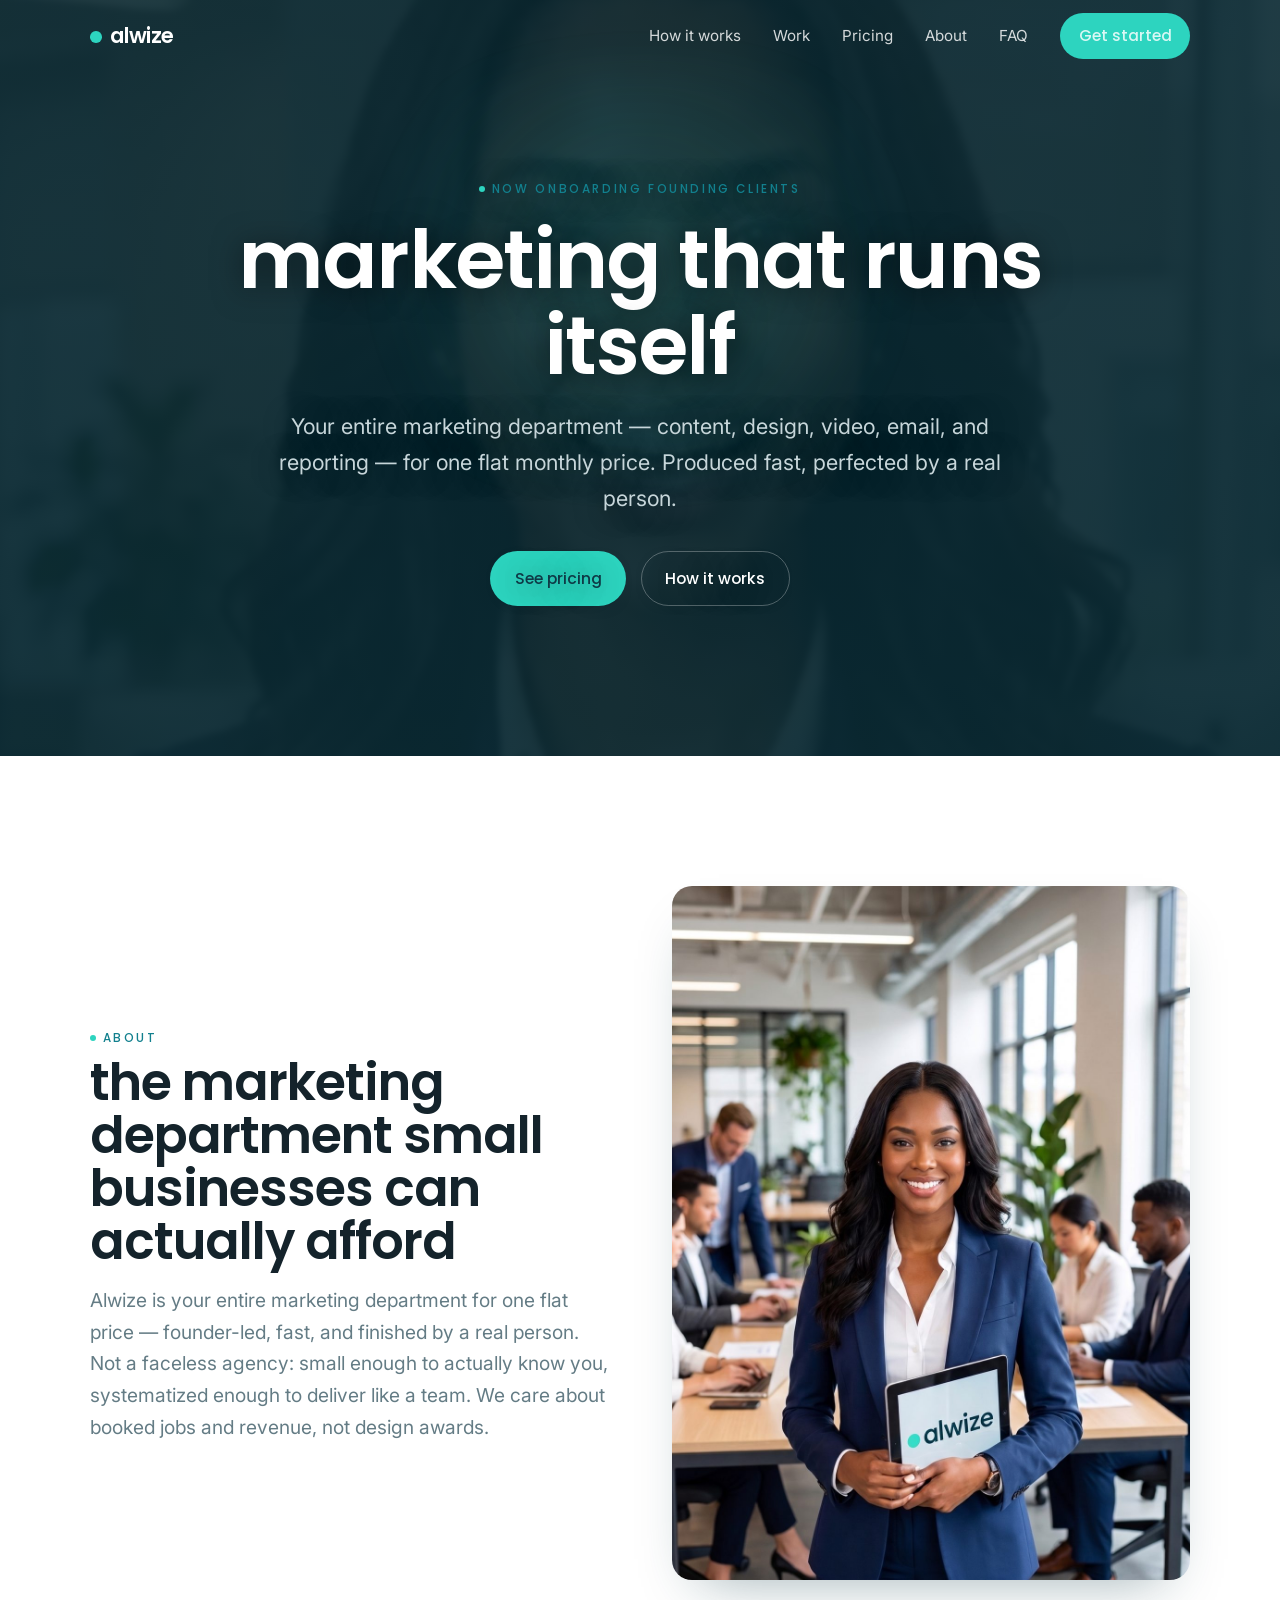
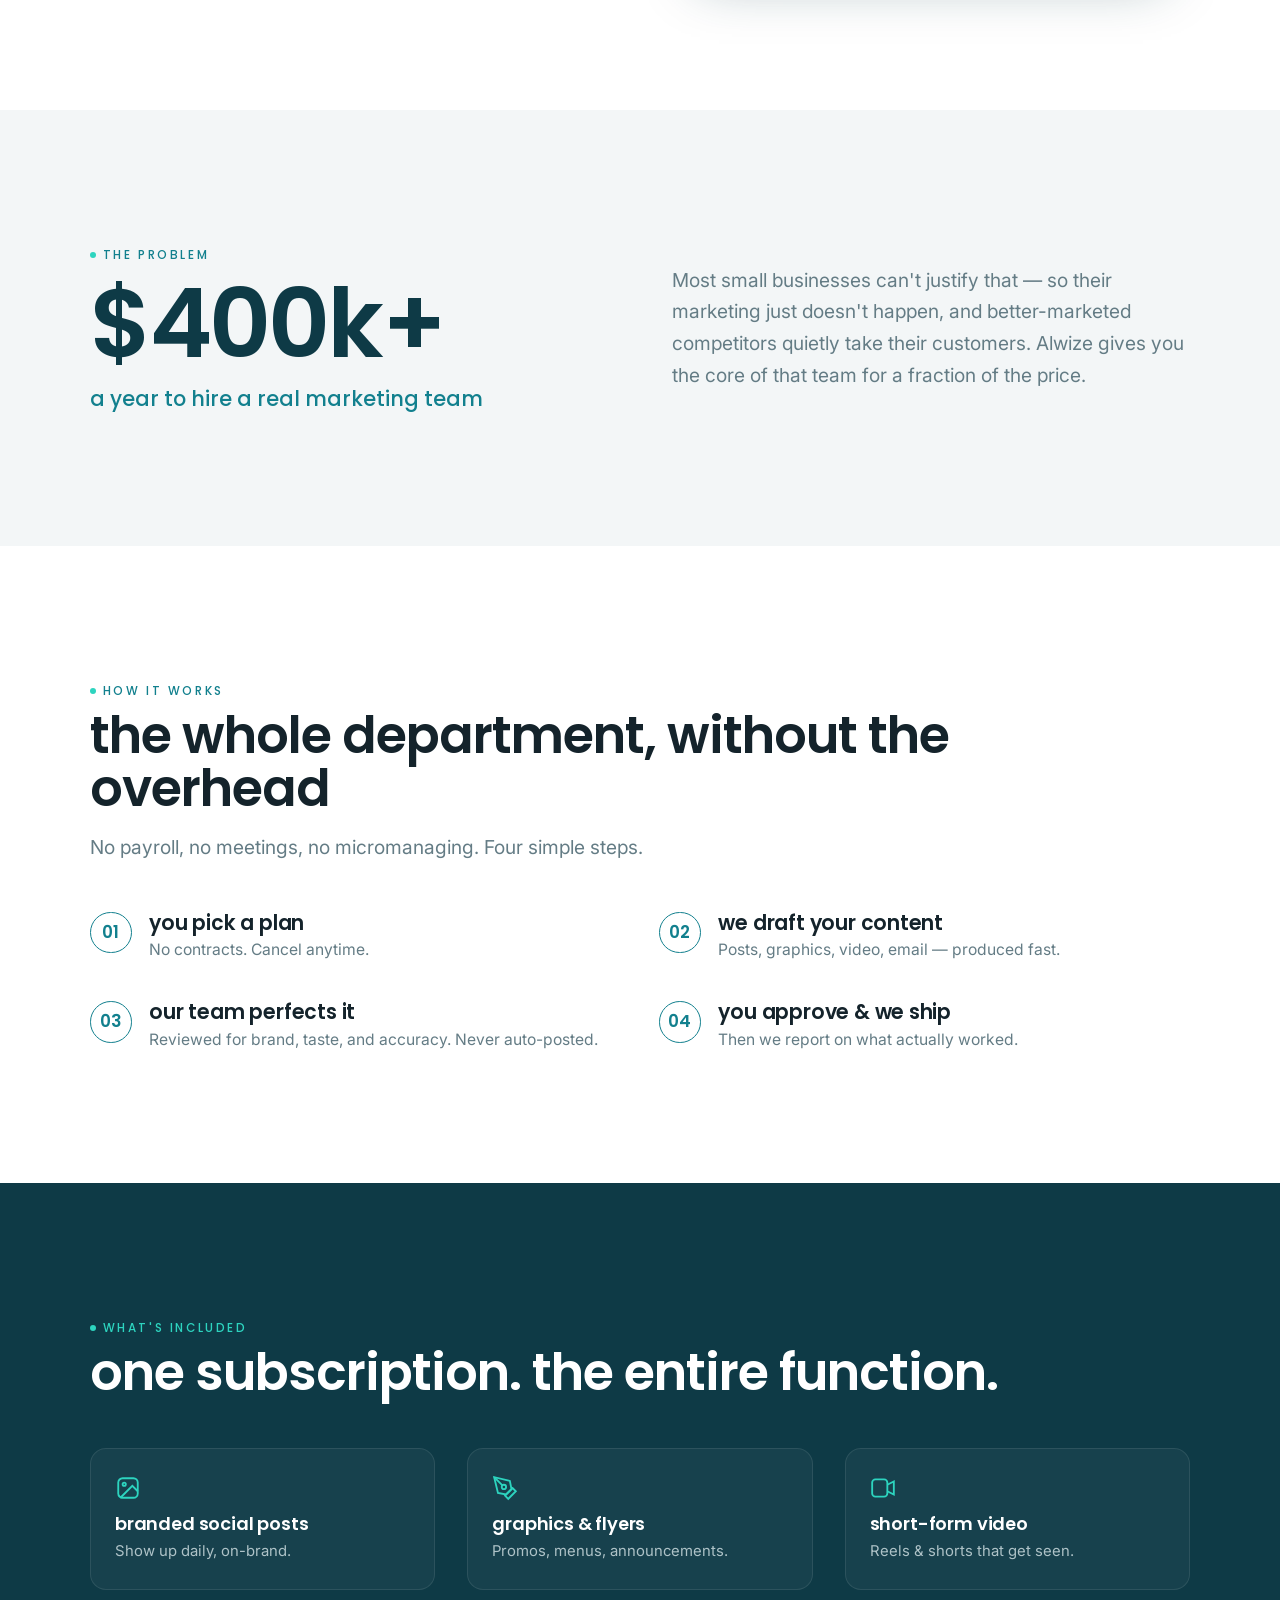
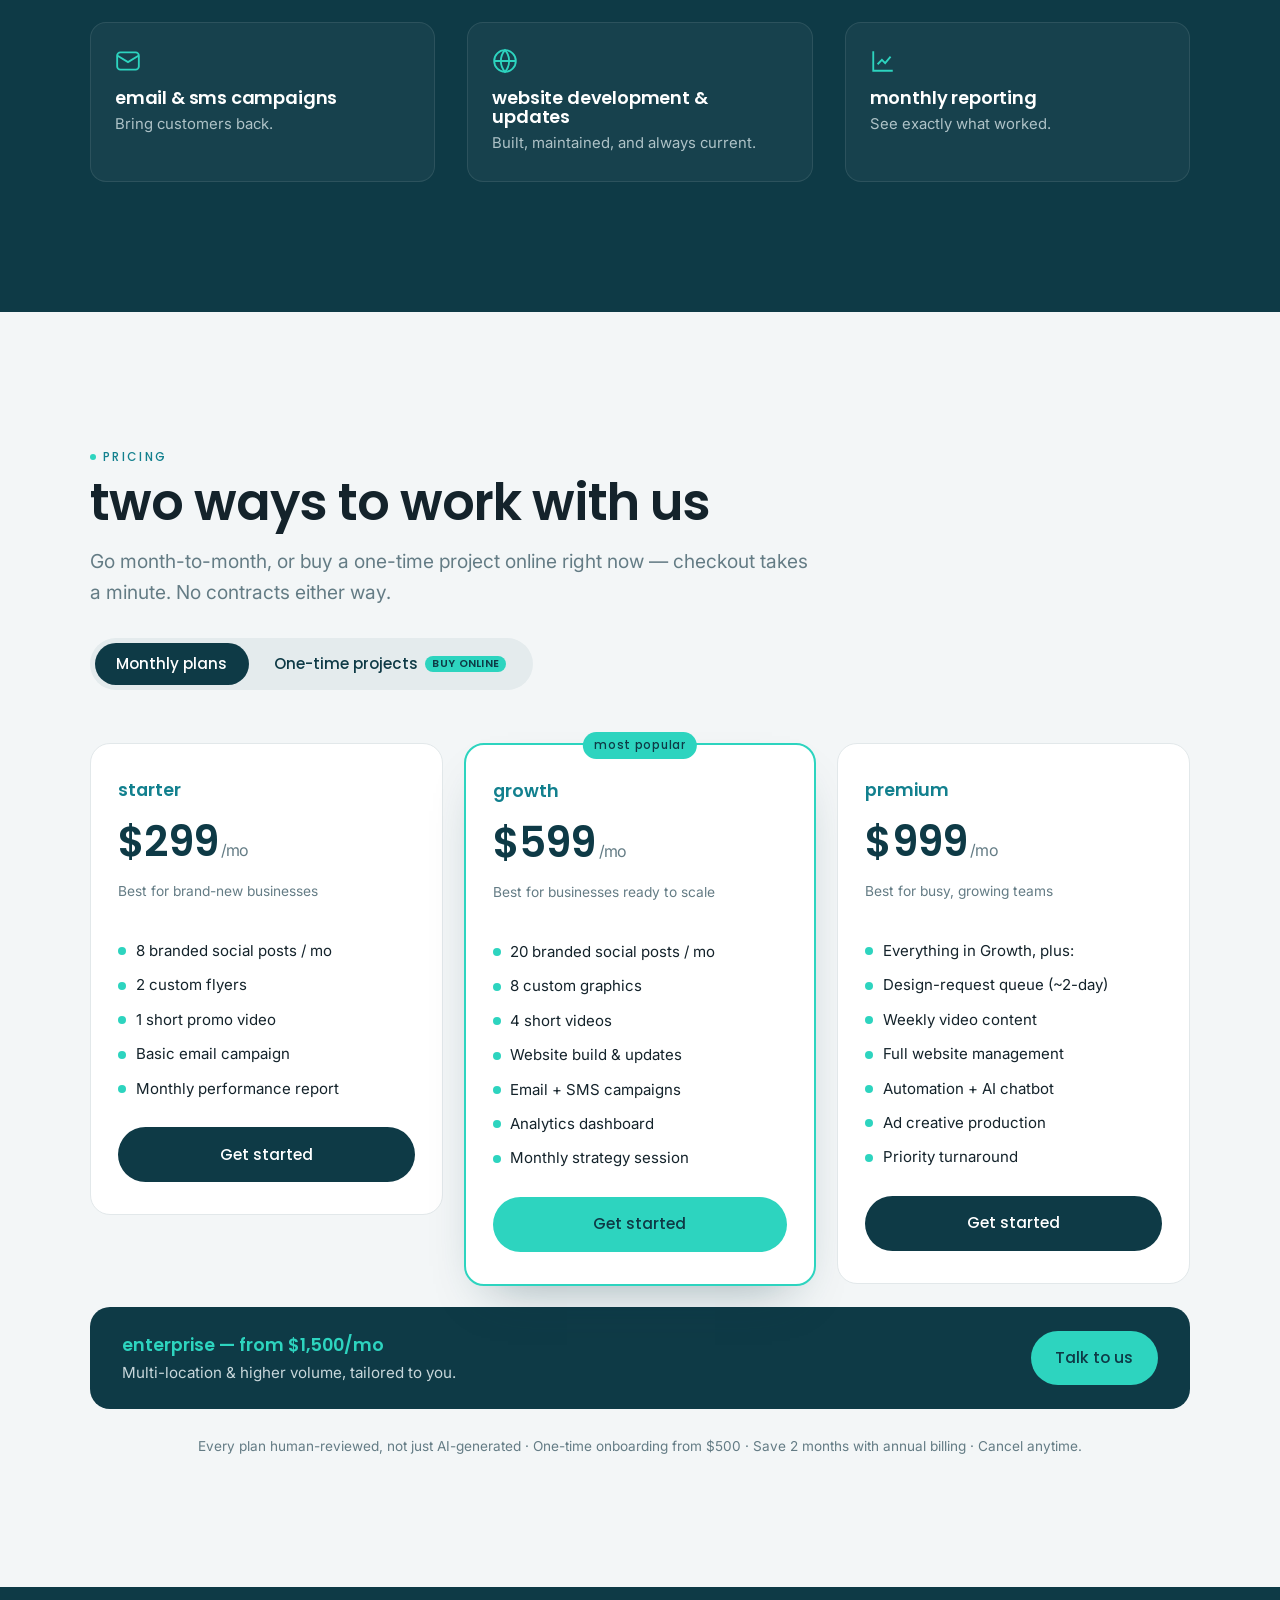
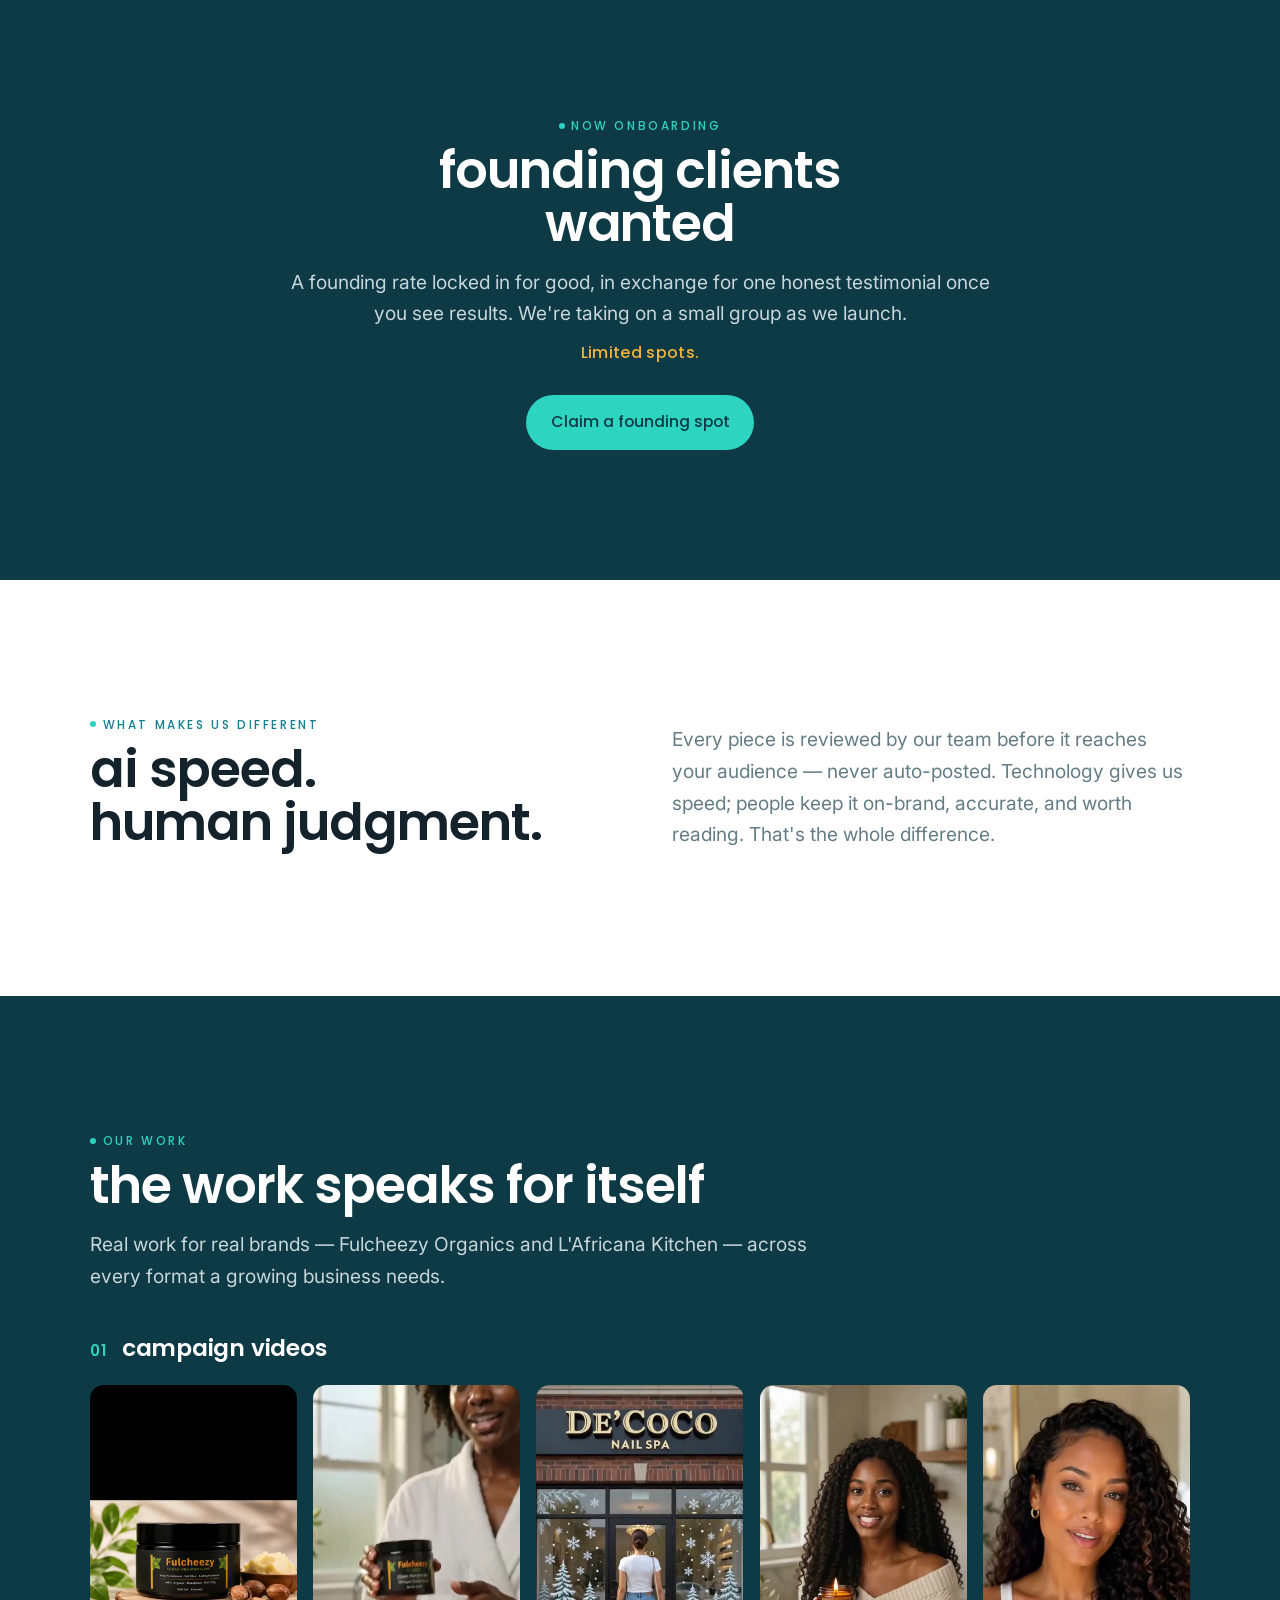
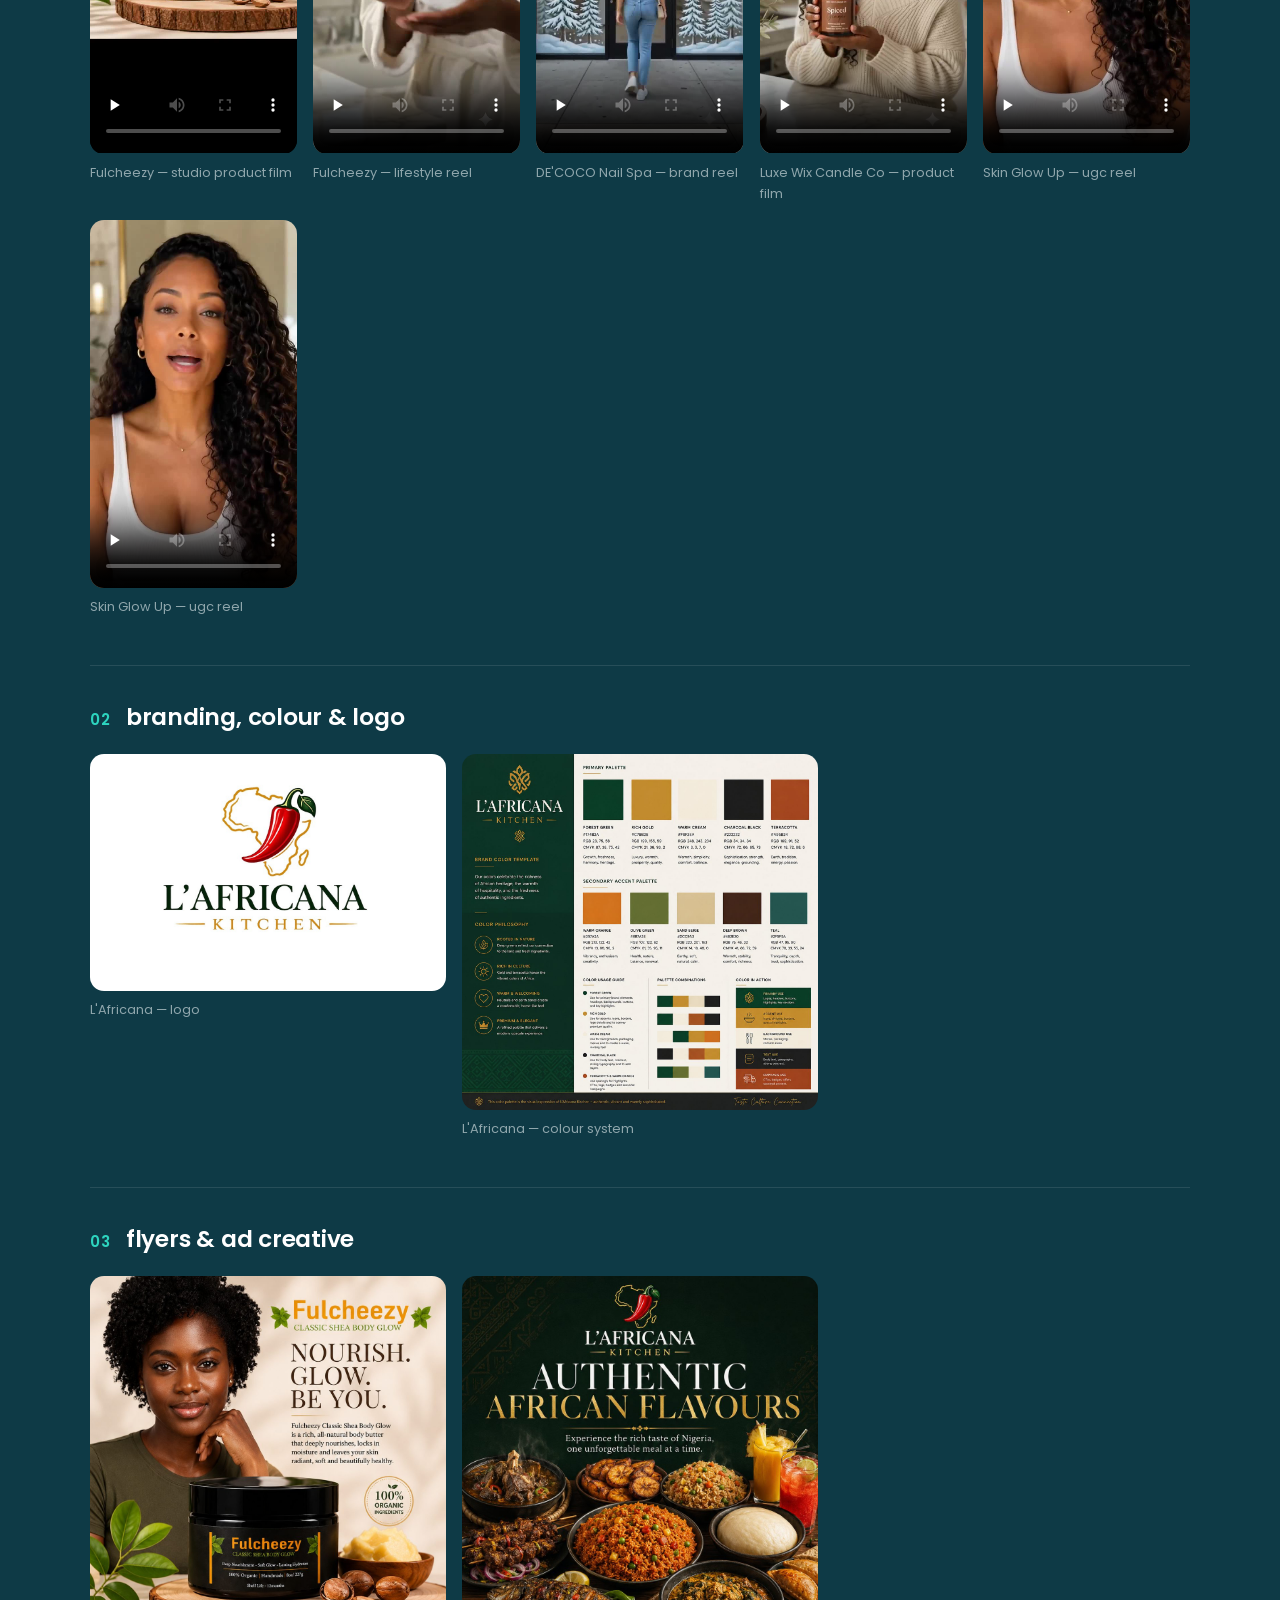
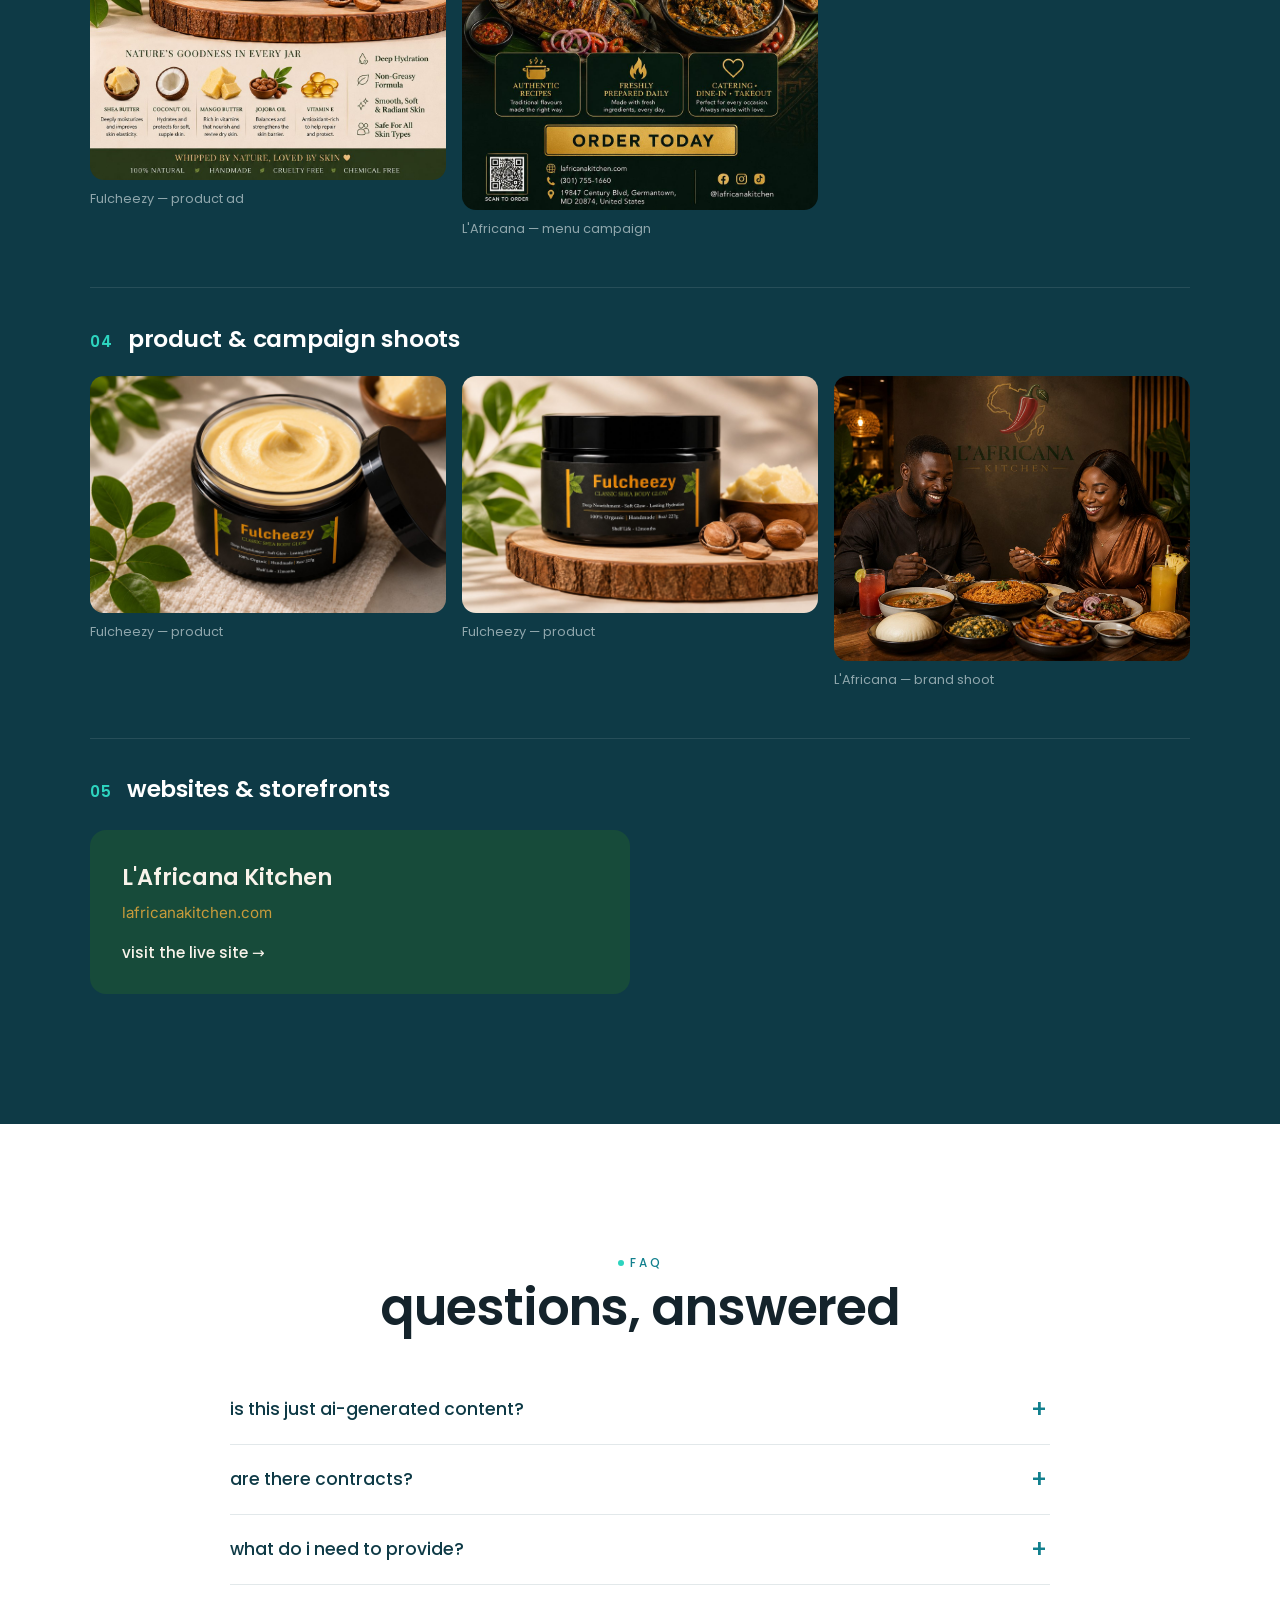
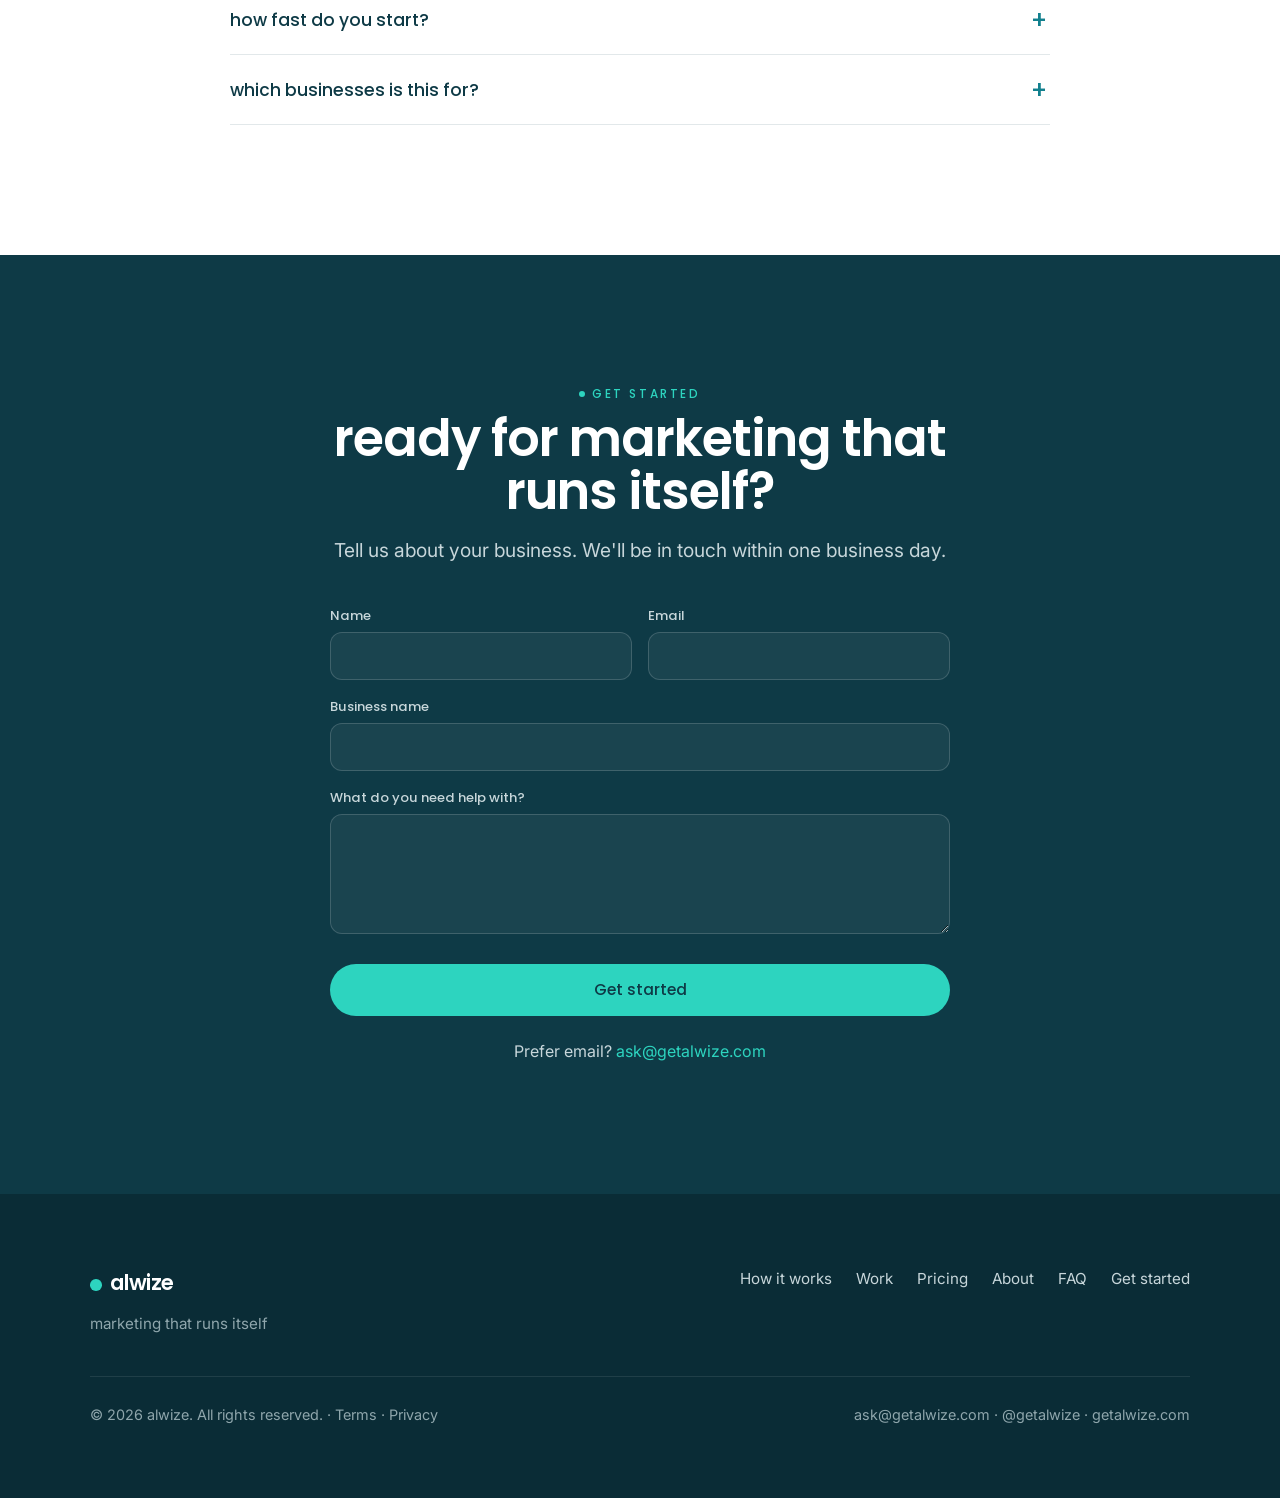
==== index.html @ bb3ff219 "Add files via upload" ====
<!DOCTYPE html>
<html lang="en">
<head>
<meta charset="UTF-8">
<meta name="viewport" content="width=device-width, initial-scale=1.0">
<title>alwize — marketing that runs itself</title>
<meta name="description" content="Your entire marketing department — content, design, video, email, and reporting — for one flat monthly price. Produced fast, perfected by a real person. From $299/mo.">
<meta name="theme-color" content="#0E3A46">
<link rel="icon" href="favicon.svg" type="image/svg+xml">

<!-- Open Graph -->
<meta property="og:title" content="alwize — marketing that runs itself">
<meta property="og:description" content="Your entire marketing department for one flat monthly price. Produced fast, perfected by a real person.">
<meta property="og:type" content="website">
<meta property="og:url" content="https://getalwize.com">
<meta property="og:image" content="https://getalwize.com/og.png">
<meta property="og:image:width" content="1200">
<meta property="og:image:height" content="630">
<meta property="og:image:alt" content="alwize — marketing that runs itself">
<meta name="twitter:card" content="summary_large_image">
<meta name="twitter:title" content="alwize — marketing that runs itself">
<meta name="twitter:description" content="Your entire marketing department for one flat monthly price. Produced fast, perfected by a real person.">
<meta name="twitter:image" content="https://getalwize.com/og.png">

<link rel="preconnect" href="https://fonts.googleapis.com">
<link rel="preconnect" href="https://fonts.gstatic.com" crossorigin>
<link href="https://fonts.googleapis.com/css2?family=Poppins:wght@400;500;600&family=Inter:wght@400;500&display=swap" rel="stylesheet">
<link rel="stylesheet" href="styles.css">
</head>
<body>

<!-- NAV -->
<header class="nav" id="nav">
  <div class="nav-inner">
    <a href="#top" class="wordmark"><span class="dot"></span>alwize</a>
    <nav class="nav-links" id="navLinks">
      <a href="#how">How it works</a>
      <a href="#work">Work</a>
      <a href="#pricing">Pricing</a>
      <a href="#about">About</a>
      <a href="#faq">FAQ</a>
      <a href="#contact" class="btn btn-primary nav-cta">Get started</a>
    </nav>
    <button class="nav-toggle" id="navToggle" aria-label="Menu">
      <svg width="26" height="26" viewBox="0 0 24 24" fill="none" stroke="currentColor" stroke-width="2"><line x1="3" y1="6" x2="21" y2="6"/><line x1="3" y1="12" x2="21" y2="12"/><line x1="3" y1="18" x2="21" y2="18"/></svg>
    </button>
  </div>
</header>

<main id="top">

<!-- HERO -->
<section class="hero" id="hero">
  <video class="hero-bg" autoplay muted loop playsinline poster="work/poster_alwize.jpg" aria-hidden="true">
    <source src="work/vid_alwize.mp4" type="video/mp4">
  </video>
  <div class="wrap">
    <span class="eyebrow">Now onboarding founding clients</span>
    <h1>marketing that runs itself</h1>
    <p class="lead">Your entire marketing department — content, design, video, email, and reporting — for one flat monthly price. Produced fast, perfected by a real person.</p>
    <div class="hero-cta">
      <a href="#pricing" class="btn btn-primary">See pricing</a>
      <a href="#how" class="btn btn-ghost">How it works</a>
    </div>
  </div>
</section>

<!-- ABOUT -->
<section class="section section-white" id="about">
  <div class="wrap split">
    <div class="reveal">
      <span class="eyebrow">About</span>
      <h2 class="title" style="max-width:16ch;margin-top:.5rem">the marketing department small businesses can actually afford</h2>
      <p class="lead">Alwize is your entire marketing department for one flat price — founder-led, fast, and finished by a real person. Not a faceless agency: small enough to actually know you, systematized enough to deliver like a team. We care about booked jobs and revenue, not design awards.</p>
    </div>
    <div class="reveal about-img">
      <img src="work/avatar.jpg" width="1120" height="1500" alt="alwize" loading="lazy">
    </div>
  </div>
</section>

<!-- PROBLEM -->
<section class="section section-mist">
  <div class="wrap split">
    <div class="reveal">
      <span class="eyebrow">The problem</span>
      <div class="stat" style="margin:.6rem 0">$400k+</div>
      <p style="font-family:var(--font-head);font-weight:500;color:var(--teal);font-size:1.3rem">a year to hire a real marketing team</p>
    </div>
    <div class="reveal">
      <p class="lead">Most small businesses can't justify that — so their marketing just doesn't happen, and better-marketed competitors quietly take their customers. Alwize gives you the core of that team for a fraction of the price.</p>
    </div>
  </div>
</section>

<!-- HOW IT WORKS -->
<section class="section section-white" id="how">
  <div class="wrap">
    <span class="eyebrow reveal">How it works</span>
    <h2 class="title reveal">the whole department, without the overhead</h2>
    <p class="lead reveal">No payroll, no meetings, no micromanaging. Four simple steps.</p>
    <div class="steps">
      <div class="step reveal"><div class="num">01</div><div><h3>you pick a plan</h3><p>No contracts. Cancel anytime.</p></div></div>
      <div class="step reveal"><div class="num">02</div><div><h3>we draft your content</h3><p>Posts, graphics, video, email — produced fast.</p></div></div>
      <div class="step reveal"><div class="num">03</div><div><h3>our team perfects it</h3><p>Reviewed for brand, taste, and accuracy. Never auto-posted.</p></div></div>
      <div class="step reveal"><div class="num">04</div><div><h3>you approve &amp; we ship</h3><p>Then we report on what actually worked.</p></div></div>
    </div>
  </div>
</section>

<!-- WHAT'S INCLUDED -->
<section class="section section-dark">
  <div class="wrap">
    <span class="eyebrow reveal">What's included</span>
    <h2 class="title reveal">one subscription. the entire function.</h2>
    <div class="feat-grid">
      <div class="feat reveal"><div class="ico"><svg width="26" height="26" fill="none" stroke="currentColor" stroke-width="1.7" viewBox="0 0 24 24"><rect x="3" y="3" width="18" height="18" rx="4"/><circle cx="8.5" cy="8.5" r="1.5"/><path d="M21 15l-5-5L5 21"/></svg></div><h3>branded social posts</h3><p>Show up daily, on-brand.</p></div>
      <div class="feat reveal"><div class="ico"><svg width="26" height="26" fill="none" stroke="currentColor" stroke-width="1.7" viewBox="0 0 24 24"><path d="M12 19l7-7 3 3-7 7-3-3z"/><path d="M18 13l-1.5-7.5L2 2l3.5 14.5L13 18l5-5z"/><path d="M2 2l7.586 7.586"/><circle cx="11" cy="11" r="2"/></svg></div><h3>graphics &amp; flyers</h3><p>Promos, menus, announcements.</p></div>
      <div class="feat reveal"><div class="ico"><svg width="26" height="26" fill="none" stroke="currentColor" stroke-width="1.7" viewBox="0 0 24 24"><rect x="2" y="4" width="14" height="16" rx="3"/><path d="M16 9l6-3v12l-6-3"/></svg></div><h3>short-form video</h3><p>Reels &amp; shorts that get seen.</p></div>
      <div class="feat reveal"><div class="ico"><svg width="26" height="26" fill="none" stroke="currentColor" stroke-width="1.7" viewBox="0 0 24 24"><rect x="2" y="4" width="20" height="16" rx="3"/><path d="M2 7l10 6 10-6"/></svg></div><h3>email &amp; sms campaigns</h3><p>Bring customers back.</p></div>
      <div class="feat reveal"><div class="ico"><svg width="26" height="26" fill="none" stroke="currentColor" stroke-width="1.7" viewBox="0 0 24 24"><circle cx="12" cy="12" r="10"/><path d="M2 12h20M12 2a15 15 0 0 1 0 20A15 15 0 0 1 12 2z"/></svg></div><h3>website development &amp; updates</h3><p>Built, maintained, and always current.</p></div>
      <div class="feat reveal"><div class="ico"><svg width="26" height="26" fill="none" stroke="currentColor" stroke-width="1.7" viewBox="0 0 24 24"><path d="M3 3v18h18"/><path d="M7 15l4-4 3 3 5-6"/></svg></div><h3>monthly reporting</h3><p>See exactly what worked.</p></div>
    </div>
  </div>
</section>

<!-- PRICING -->
<section class="section section-mist" id="pricing">
  <div class="wrap">
    <span class="eyebrow reveal">Pricing</span>
    <h2 class="title reveal">two ways to work with us</h2>
    <p class="lead reveal">Go month-to-month, or buy a one-time project online right now — checkout takes a minute. No contracts either way.</p>

    <div class="price-toggle" role="tablist" aria-label="Pricing type">
      <button class="pt-btn active" data-plan="monthly" type="button">Monthly plans</button>
      <button class="pt-btn" data-plan="onetime" type="button">One-time projects <span class="pt-badge">Buy online</span></button>
    </div>

    <!-- MONTHLY -->
    <div class="plan-panel" data-panel="monthly">
      <div class="pricing">
        <div class="card">
          <div class="tier">starter</div>
          <div class="price">$299<span> /mo</span></div>
          <div class="best">Best for brand-new businesses</div>
          <ul>
            <li>8 branded social posts / mo</li>
            <li>2 custom flyers</li>
            <li>1 short promo video</li>
            <li>Basic email campaign</li>
            <li>Monthly performance report</li>
          </ul>
          <a href="#contact" class="btn btn-dark">Get started</a>
        </div>
        <div class="card feature">
          <div class="badge">most popular</div>
          <div class="tier">growth</div>
          <div class="price">$599<span> /mo</span></div>
          <div class="best">Best for businesses ready to scale</div>
          <ul>
            <li>20 branded social posts / mo</li>
            <li>8 custom graphics</li>
            <li>4 short videos</li>
            <li>Website build &amp; updates</li>
            <li>Email + SMS campaigns</li>
            <li>Analytics dashboard</li>
            <li>Monthly strategy session</li>
          </ul>
          <a href="#contact" class="btn btn-primary">Get started</a>
        </div>
        <div class="card">
          <div class="tier">premium</div>
          <div class="price">$999<span> /mo</span></div>
          <div class="best">Best for busy, growing teams</div>
          <ul>
            <li>Everything in Growth, plus:</li>
            <li>Design-request queue (~2-day)</li>
            <li>Weekly video content</li>
            <li>Full website management</li>
            <li>Automation + AI chatbot</li>
            <li>Ad creative production</li>
            <li>Priority turnaround</li>
          </ul>
          <a href="#contact" class="btn btn-dark">Get started</a>
        </div>
      </div>
      <div class="enterprise">
        <div>
          <div class="tier" style="font-family:var(--font-head);font-weight:600;font-size:1.1rem">enterprise — from $1,500/mo</div>
          <p>Multi-location &amp; higher volume, tailored to you.</p>
        </div>
        <a href="#contact" class="btn btn-primary">Talk to us</a>
      </div>
      <p class="fineprint">Every plan human-reviewed, not just AI-generated · One-time onboarding from $500 · Save 2 months with annual billing · Cancel anytime.</p>
    </div>

    <!-- ONE-TIME -->
    <div class="plan-panel" data-panel="onetime" hidden>
      <div class="pricing">
        <div class="card">
          <div class="tier">starter</div>
          <div class="price">$349<span> one-time</span></div>
          <div class="best">Brand starter — a clean, consistent first look</div>
          <ul>
            <li>Logo &amp; mini brand kit</li>
            <li>8 branded social posts</li>
            <li>2 custom graphics</li>
          </ul>
          <a href="https://buy.stripe.com/14A4gA2kfbM68xZasa1ck0i" class="btn btn-dark" target="_blank" rel="noopener">Pay 50% deposit — $175</a>
          <p class="pay-note">Balance $174 due before final delivery<br><a href="https://buy.stripe.com/6oU5kEaQLcQa01t7fY1ck0f" target="_blank" rel="noopener">or pay in full — $349</a></p>
        </div>
        <div class="card feature">
          <div class="badge">most popular</div>
          <div class="tier">growth</div>
          <div class="price">$899<span> one-time</span></div>
          <div class="best">Launch package — a full online presence, fast</div>
          <ul>
            <li>Everything in Starter</li>
            <li>5-page website, built &amp; handed over</li>
            <li>1 campaign video</li>
          </ul>
          <a href="https://buy.stripe.com/7sYdRabUP3fAcOf1VE1ck0j" class="btn btn-primary" target="_blank" rel="noopener">Pay 50% deposit — $450</a>
          <p class="pay-note">Balance $449 due before final delivery<br><a href="https://buy.stripe.com/28EaEY9MH5nI9C357Q1ck0g" target="_blank" rel="noopener">or pay in full — $899</a></p>
        </div>
        <div class="card">
          <div class="tier">premium</div>
          <div class="price">$1,499<span> one-time</span></div>
          <div class="best">Full launch — a complete, done-for-you launch</div>
          <ul>
            <li>Everything in Growth</li>
            <li>Product imagery set (5 visuals)</li>
            <li>2 campaign videos</li>
            <li>16 posts, scheduled &amp; ready</li>
          </ul>
          <a href="https://buy.stripe.com/cNi00kf7103o5lN2ZI1ck0k" class="btn btn-dark" target="_blank" rel="noopener">Pay 50% deposit — $750</a>
          <p class="pay-note">Balance $749 due before final delivery<br><a href="https://buy.stripe.com/00w28se2X2bw7tV57Q1ck0h" target="_blank" rel="noopener">or pay in full — $1,499</a></p>
        </div>
      </div>
      <div class="split alacarte-row">
        <div class="alacarte">
          <h4>or build à la carte</h4>
          <p class="ac-help">Buy any single item — click a price to check out.</p>
          <ul>
            <li><span>Website</span><a class="ac-buy quote" href="#contact">from $499</a></li>
            <li><span>Social post pack (8+2)</span><a class="ac-buy" href="https://buy.stripe.com/00wfZiaQLbM68xZdEm1ck0a" target="_blank" rel="noopener">$149</a></li>
            <li><span>Product imagery (5)</span><a class="ac-buy" href="https://buy.stripe.com/5kQ6oIgb53fAaG757Q1ck0b" target="_blank" rel="noopener">$129</a></li>
            <li><span>Campaign video</span><a class="ac-buy" href="https://buy.stripe.com/3cI6oI0c7dUe29B6bU1ck0c" target="_blank" rel="noopener">$179</a></li>
            <li><span>Logo &amp; brand kit</span><a class="ac-buy" href="https://buy.stripe.com/6oUcN64sn9DYcOf8k21ck0d" target="_blank" rel="noopener">$249</a></li>
            <li><span>Single flyer / graphic</span><a class="ac-buy" href="https://buy.stripe.com/eVq14o6Avg2m9C357Q1ck0e" target="_blank" rel="noopener">$59</a></li>
          </ul>
        </div>
        <div class="credit-note">
          <h4>thinking longer-term?</h4>
          <p>Any one-time project credits <strong>20% toward your first month</strong> if you switch to a monthly plan.</p>
          <a href="#contact" class="btn btn-primary">Start a project</a>
        </div>
      </div>
      <p class="fineprint">Intro rates — locked while we launch · No subscription required.</p>
    </div>
  </div>
</section>

<!-- FOUNDING -->
<section class="section section-dark founding">
  <div class="wrap">
    <span class="eyebrow reveal">Now onboarding</span>
    <h2 class="title reveal" style="max-width:18ch">founding clients wanted</h2>
    <p class="lead reveal" style="text-align:center">A founding rate locked in for good, in exchange for one honest testimonial once you see results. We're taking on a small group as we launch.</p>
    <p class="limited reveal">Limited spots.</p>
    <div class="reveal" style="margin-top:1.8rem"><a href="#contact" class="btn btn-primary">Claim a founding spot</a></div>
  </div>
</section>

<!-- DIFFERENTIATOR -->
<section class="section section-white">
  <div class="wrap split">
    <div class="reveal">
      <span class="eyebrow">What makes us different</span>
      <h2 class="title" style="margin-top:.5rem">ai speed.<br>human judgment.</h2>
    </div>
    <div class="reveal">
      <p class="lead">Every piece is reviewed by our team before it reaches your audience — never auto-posted. Technology gives us speed; people keep it on-brand, accurate, and worth reading. That's the whole difference.</p>
    </div>
  </div>
</section>

<!-- OUR WORK -->
<section class="section section-dark" id="work">
  <div class="wrap">
    <span class="eyebrow reveal">Our work</span>
    <h2 class="title reveal">the work speaks for itself</h2>
    <p class="lead reveal">Real work for real brands — Fulcheezy Organics and L'Africana Kitchen — across every format a growing business needs.</p>

    <div class="cat reveal">
      <div class="cat-head"><span class="cat-num">01</span><h3>campaign videos</h3></div>
      <div class="vid-grid">
        <figure class="vid-card"><video controls preload="none" playsinline poster="work/poster_studio.jpg"><source src="work/fulcheezy_studio.mp4" type="video/mp4"></video><figcaption>Fulcheezy — studio product film</figcaption></figure>
        <figure class="vid-card"><video controls preload="none" playsinline poster="work/poster_apply.jpg"><source src="work/fulcheezy_apply.mp4" type="video/mp4"></video><figcaption>Fulcheezy — lifestyle reel</figcaption></figure>
        <figure class="vid-card"><video controls preload="none" playsinline poster="work/poster_decoco.jpg"><source src="work/vid_decoco.mp4" type="video/mp4"></video><figcaption>DE'COCO Nail Spa — brand reel</figcaption></figure>
        <figure class="vid-card"><video controls preload="none" playsinline poster="work/poster_candle.jpg"><source src="work/vid_candle.mp4" type="video/mp4"></video><figcaption>Luxe Wix Candle Co — product film</figcaption></figure>
        <figure class="vid-card"><video controls preload="none" playsinline poster="work/poster_beauty1.jpg"><source src="work/vid_beauty1.mp4" type="video/mp4"></video><figcaption>Skin Glow Up — ugc reel</figcaption></figure>
        <figure class="vid-card"><video controls preload="none" playsinline poster="work/poster_beauty2.jpg"><source src="work/vid_beauty2.mp4" type="video/mp4"></video><figcaption>Skin Glow Up — ugc reel</figcaption></figure>
      </div>
    </div>

    <div class="cat reveal">
      <div class="cat-head"><span class="cat-num">02</span><h3>branding, colour &amp; logo</h3></div>
      <div class="gallery">
        <figure><img src="work/lafricana_logo.jpg" width="1086" height="724" alt="L'Africana logo" loading="lazy"><figcaption>L'Africana — logo</figcaption></figure>
        <figure><img src="work/lafricana_brand.jpg" width="1254" height="1254" alt="L'Africana colour system" loading="lazy"><figcaption>L'Africana — colour system</figcaption></figure>
      </div>
    </div>

    <div class="cat reveal">
      <div class="cat-head"><span class="cat-num">03</span><h3>flyers &amp; ad creative</h3></div>
      <div class="gallery">
        <figure><img src="work/fulcheezy_ad.jpg" width="1054" height="1492" alt="Fulcheezy product ad" loading="lazy"><figcaption>Fulcheezy — product ad</figcaption></figure>
        <figure><img src="work/lafricana_ad.jpg" width="1000" height="1500" alt="L'Africana menu campaign" loading="lazy"><figcaption>L'Africana — menu campaign</figcaption></figure>
      </div>
    </div>

    <div class="cat reveal">
      <div class="cat-head"><span class="cat-num">04</span><h3>product &amp; campaign shoots</h3></div>
      <div class="gallery">
        <figure><img src="work/fulcheezy_open.jpg" width="1500" height="1000" alt="Fulcheezy product shot" loading="lazy"><figcaption>Fulcheezy — product</figcaption></figure>
        <figure><img src="work/fulcheezy_wood.jpg" width="1500" height="1000" alt="Fulcheezy product shot" loading="lazy"><figcaption>Fulcheezy — product</figcaption></figure>
        <figure><img src="work/lafricana_life.jpg" width="1402" height="1122" alt="L'Africana brand shoot" loading="lazy"><figcaption>L'Africana — brand shoot</figcaption></figure>
      </div>
    </div>

    <div class="cat reveal">
      <div class="cat-head"><span class="cat-num">05</span><h3>websites &amp; storefronts</h3></div>
      <a class="site-card" href="https://lafricanakitchen.com" target="_blank" rel="noopener">
        <div class="site-card-inner">
          <span class="site-name">L'Africana Kitchen</span>
          <span class="site-url">lafricanakitchen.com</span>
          <span class="site-go">visit the live site →</span>
        </div>
      </a>
    </div>
  </div>
</section>

<!-- FAQ -->
<section class="section section-white" id="faq">
  <div class="wrap">
    <span class="eyebrow reveal" style="display:block;text-align:center">FAQ</span>
    <h2 class="title reveal" style="text-align:center">questions, answered</h2>
    <div class="faq">
      <div class="faq-item reveal"><button class="faq-q">Is this just AI-generated content?</button><div class="faq-a"><p>No. AI helps us move fast, but a person reviews and perfects everything before it goes out. Nothing is auto-posted.</p></div></div>
      <div class="faq-item reveal"><button class="faq-q">Are there contracts?</button><div class="faq-a"><p>No. Month-to-month, cancel anytime. Annual billing saves you two months.</p></div></div>
      <div class="faq-item reveal"><button class="faq-q">What do I need to provide?</button><div class="faq-a"><p>A short onboarding questionnaire about your brand, audience, and goals. We handle the rest.</p></div></div>
      <div class="faq-item reveal"><button class="faq-q">How fast do you start?</button><div class="faq-a"><p>Onboarding begins the week you sign up; your first content follows shortly after.</p></div></div>
      <div class="faq-item reveal"><button class="faq-q">Which businesses is this for?</button><div class="faq-a"><p>Small businesses that want consistent, professional marketing without hiring a team — especially home-services, local, and owner-operated businesses.</p></div></div>
    </div>
  </div>
</section>

<!-- CONTACT -->
<section class="section section-dark contact" id="contact">
  <div class="wrap">
    <span class="eyebrow">Get started</span>
    <h2 class="title" style="max-width:20ch">ready for marketing that runs itself?</h2>
    <p class="lead" style="text-align:center">Tell us about your business. We'll be in touch within one business day.</p>
    <form class="form" id="contactForm" action="https://formspree.io/f/meebbqba" method="POST">
      <input type="hidden" name="_next" value="https://getalwize.com/thanks.html">
      <input type="hidden" name="_subject" value="New enquiry from getalwize.com">
      <input type="text" name="_gotcha" tabindex="-1" autocomplete="off" aria-hidden="true" style="position:absolute;left:-9999px;width:1px;height:1px;opacity:0">
      <div class="row">
        <div><label for="name">Name</label><input id="name" name="name" type="text" required></div>
        <div><label for="email">Email</label><input id="email" name="email" type="email" required></div>
      </div>
      <div><label for="business">Business name</label><input id="business" name="business" type="text"></div>
      <div><label for="message">What do you need help with?</label><textarea id="message" name="message"></textarea></div>
      <button type="submit" class="btn btn-primary">Get started</button>
    </form>
    <p class="email">Prefer email? <a href="mailto:ask@getalwize.com">ask@getalwize.com</a></p>
  </div>
</section>

</main>

<!-- FOOTER -->
<footer class="footer">
  <div class="wrap">
    <div class="top">
      <div>
        <a href="#top" class="wordmark"><span class="dot"></span>alwize</a>
        <p class="tagline">marketing that runs itself</p>
      </div>
      <nav>
        <a href="#how">How it works</a>
        <a href="#work">Work</a>
        <a href="#pricing">Pricing</a>
        <a href="#about">About</a>
        <a href="#faq">FAQ</a>
        <a href="#contact">Get started</a>
      </nav>
    </div>
    <div class="meta">
      <span>© 2026 alwize. All rights reserved. · <a href="terms.html#terms">Terms</a> · <a href="terms.html#privacy">Privacy</a></span>
      <span><a href="mailto:ask@getalwize.com">ask@getalwize.com</a> · <a href="https://instagram.com/getalwize">@getalwize</a> · getalwize.com</span>
    </div>
  </div>
</footer>

<div class="lb" id="lb"><img src="" alt="Enlarged work sample"></div>

<script src="script.js"></script>
</body>
</html>
---- styles.css ----
/* ============================================================
   alwize — marketing that runs itself
   Premium static site. Brand-exact.
   ============================================================ */

:root{
  --ink:#0E3A46;
  --ink-2:#0A2C36;        /* darker ink for footer */
  --teal:#12808E;
  --aqua:#2DD4BF;
  --aqua-ink:#0E3A46;     /* text on aqua */
  --gold:#F2B33D;
  --graphite:#14232B;
  --slate:#647C85;
  --mist:#F3F6F7;
  --white:#FFFFFF;
  --line:#E2E8EA;

  --maxw:1180px;
  --pad:clamp(22px,5vw,40px);
  --sect:clamp(76px,11vw,130px);
  --radius:20px;

  --font-head:'Poppins',system-ui,sans-serif;
  --font-body:'Inter',system-ui,sans-serif;
}

*,*::before,*::after{box-sizing:border-box;margin:0;padding:0}
html{-webkit-text-size-adjust:100%}
body{
  font-family:var(--font-body);
  color:var(--graphite);
  background:var(--white);
  line-height:1.65;
  font-size:clamp(16px,1.15vw,18px);
  -webkit-font-smoothing:antialiased;
  overflow-x:hidden;
}
a{color:inherit;text-decoration:none}
img,svg{display:block;max-width:100%}
img{height:auto}
h1,h2,h3{font-family:var(--font-head);font-weight:600;letter-spacing:-.02em;line-height:1.05;text-transform:lowercase}

/* ---------- layout helpers ---------- */
.wrap{max-width:var(--maxw);margin:0 auto;padding-inline:var(--pad)}
.section{padding-block:var(--sect)}
section[id],#top{scroll-margin-top:84px}
.eyebrow{
  font-family:var(--font-head);font-weight:500;font-size:.74rem;
  letter-spacing:.22em;text-transform:uppercase;color:var(--teal);
}
.section-dark .eyebrow{color:var(--aqua)}
.lead{font-size:clamp(1.05rem,1.5vw,1.28rem);color:var(--slate);max-width:60ch}
.section-dark .lead{color:#C7D6DA}

h2.title{font-size:clamp(2rem,4.6vw,3.15rem);margin:.5rem 0 1rem}
h3{font-size:1.28rem;letter-spacing:-.01em}

/* backgrounds / rhythm */
.section-dark{background:var(--ink);color:var(--white)}
.section-mist{background:var(--mist)}
.section-white{background:var(--white)}

/* ---------- buttons ---------- */
.btn{
  display:inline-flex;align-items:center;gap:.5em;
  font-family:var(--font-head);font-weight:500;font-size:.98rem;
  padding:.86em 1.5em;border-radius:100px;border:1.5px solid transparent;
  cursor:pointer;transition:transform .18s ease,box-shadow .18s ease,background .18s ease,color .18s ease;
  white-space:nowrap;
}
.btn-primary{background:var(--aqua);color:var(--aqua-ink)}
.btn-primary:hover{transform:translateY(-2px);box-shadow:0 12px 28px -10px rgba(45,212,191,.6)}
.btn-ghost{background:transparent;border-color:rgba(255,255,255,.28);color:var(--white)}
.btn-ghost:hover{border-color:var(--aqua);color:var(--aqua);transform:translateY(-2px)}
.btn-dark{background:var(--ink);color:var(--white)}
.btn-dark:hover{transform:translateY(-2px);box-shadow:0 12px 28px -12px rgba(14,58,70,.5)}

/* ---------- wordmark ---------- */
.wordmark{display:inline-flex;align-items:center;gap:.42em;font-family:var(--font-head);
  font-weight:600;font-size:1.32rem;letter-spacing:-.02em;text-transform:lowercase}
.wordmark .dot{width:.55em;height:.55em;border-radius:50%;background:var(--aqua);flex:none;margin-top:.12em}

/* ---------- nav ---------- */
.nav{position:fixed;inset:0 0 auto 0;z-index:50;transition:background .3s,border-color .3s,backdrop-filter .3s}
.nav-inner{display:flex;align-items:center;justify-content:space-between;height:72px;
  max-width:var(--maxw);margin:0 auto;padding-inline:var(--pad)}
.nav .wordmark{color:var(--white)}
.nav-links{display:flex;align-items:center;gap:2rem}
.nav-links a{font-size:.95rem;color:rgba(255,255,255,.82);transition:color .18s}
.nav-links a:hover{color:var(--white)}
.nav.scrolled{background:rgba(10,44,54,.72);backdrop-filter:blur(14px);border-bottom:1px solid rgba(255,255,255,.08)}
.nav-cta{padding:.62em 1.15em;font-size:.92rem}
.nav-toggle{display:none;background:none;border:0;color:#fff;cursor:pointer}

/* ---------- hero ---------- */
.hero{position:relative;background:var(--ink);color:var(--white);overflow:hidden;
  padding-block:clamp(140px,20vh,220px) clamp(90px,13vw,150px)}
.hero-bg{ /* subtle brand video behind the hero */
  position:absolute;inset:0;width:100%;height:100%;object-fit:cover;object-position:50% 22%;z-index:0;
  transform:scale(1.08);filter:blur(3px) brightness(.5);pointer-events:none;
}
.hero::before{ /* darkening overlay for text contrast */
  content:"";position:absolute;inset:0;z-index:1;
  background:linear-gradient(180deg,rgba(10,44,54,.8),rgba(10,44,54,.86));
}
.hero::after{ /* aqua glow, dimmed so it never washes out the headline */
  content:"";position:absolute;left:50%;top:8%;transform:translateX(-50%);z-index:1;
  width:min(760px,90vw);height:420px;border-radius:50%;
  background:radial-gradient(circle,rgba(45,212,191,.12),transparent 62%);filter:blur(20px);pointer-events:none;
}
.hero .wrap{position:relative;z-index:2;text-align:center;display:flex;flex-direction:column;align-items:center;text-shadow:0 2px 30px rgba(0,0,0,.5)}
.hero h1{font-size:clamp(2.7rem,7.2vw,5.1rem);margin:1.1rem 0 1.3rem;max-width:16ch}
.hero .lead{color:#C7D6DA;max-width:56ch;margin-inline:auto;font-size:clamp(1.08rem,1.7vw,1.35rem)}
.hero-cta{display:flex;gap:.9rem;flex-wrap:wrap;justify-content:center;margin-top:2.2rem}

/* ---------- generic content ---------- */
.stat{font-family:var(--font-head);font-weight:600;color:var(--ink);
  font-size:clamp(3rem,9vw,6rem);letter-spacing:-.03em;line-height:1}
.section-dark .stat{color:var(--white)}

/* steps */
.steps{display:grid;grid-template-columns:repeat(2,1fr);gap:clamp(1.4rem,3vw,2.4rem);margin-top:3rem}
.step{display:flex;gap:1.1rem;align-items:flex-start}
.step .num{font-family:var(--font-head);font-weight:600;color:var(--teal);font-size:1.05rem;
  border:1.6px solid var(--teal);width:2.6rem;height:2.6rem;border-radius:50%;
  display:grid;place-items:center;flex:none}
.section-dark .step .num{color:var(--aqua);border-color:var(--aqua)}
.step h3{margin-bottom:.25rem}
.step p{color:var(--slate);font-size:.98rem}
.section-dark .step p{color:#AEC2C7}

/* included grid */
.feat-grid{display:grid;grid-template-columns:repeat(3,1fr);gap:clamp(1.3rem,2.6vw,2rem);margin-top:3rem}
.feat{background:rgba(255,255,255,.04);border:1px solid rgba(255,255,255,.09);
  border-radius:16px;padding:1.6rem 1.5rem;transition:transform .2s,border-color .2s,background .2s}
.feat:hover{transform:translateY(-4px);border-color:rgba(45,212,191,.5);background:rgba(255,255,255,.06)}
.feat .ico{color:var(--aqua);margin-bottom:.9rem}
.feat h3{font-size:1.12rem;margin-bottom:.3rem}
.feat p{color:#AEC2C7;font-size:.93rem}

/* pricing */
.pricing{display:grid;grid-template-columns:repeat(3,1fr);gap:1.3rem;margin-top:3rem;align-items:start}
.card{background:var(--white);border:1px solid var(--line);border-radius:var(--radius);
  padding:2rem 1.7rem;display:flex;flex-direction:column;transition:transform .2s,box-shadow .2s;position:relative}
.card:hover{transform:translateY(-4px);box-shadow:0 20px 44px -24px rgba(14,58,70,.35)}
.card.feature{border:2px solid var(--aqua);box-shadow:0 24px 50px -26px rgba(14,58,70,.42)}
.badge{position:absolute;top:-13px;left:50%;transform:translateX(-50%);background:var(--aqua);
  color:var(--aqua-ink);font-family:var(--font-head);font-weight:500;font-size:.72rem;
  letter-spacing:.06em;padding:.36em 1em;border-radius:100px;text-transform:lowercase}
.card .tier{font-family:var(--font-head);font-weight:600;color:var(--teal);font-size:1.1rem;text-transform:lowercase}
.card .price{font-family:var(--font-head);font-weight:600;color:var(--ink);font-size:2.6rem;letter-spacing:-.02em;margin:.2rem 0}
.card .price span{font-family:var(--font-body);font-weight:400;font-size:1rem;color:var(--slate)}
.card .best{color:var(--slate);font-size:.86rem;margin-bottom:1.2rem}
.card ul{list-style:none;display:flex;flex-direction:column;gap:.6rem;margin:1.1rem 0 1.6rem;flex:1}
.card li{display:flex;gap:.6rem;align-items:flex-start;font-size:.94rem;color:var(--graphite)}
.card li::before{content:"";width:8px;height:8px;border-radius:50%;background:var(--aqua);flex:none;margin-top:.55em}
.card .btn{justify-content:center;width:100%}
.enterprise{margin-top:1.3rem;background:var(--ink);color:#fff;border-radius:var(--radius);
  padding:1.5rem 2rem;display:flex;flex-wrap:wrap;gap:1rem;align-items:center;justify-content:space-between}
.enterprise .tier{color:var(--aqua)}
.enterprise p{color:#C7D6DA;font-size:.95rem}
.fineprint{text-align:center;color:var(--slate);font-size:.85rem;margin-top:1.6rem}
/* pricing toggle + one-time */
.price-toggle{display:inline-flex;gap:4px;background:#E4EBED;border-radius:100px;padding:5px;margin:1.8rem 0 .3rem}
.pt-btn{font-family:var(--font-head);font-weight:500;font-size:.95rem;border:0;background:transparent;
  color:var(--ink);padding:.62em 1.4em;border-radius:100px;cursor:pointer;transition:background .2s,color .2s;
  display:inline-flex;align-items:center;gap:.5em}
.pt-btn:hover:not(.active){background:rgba(14,58,70,.07)}
.pt-btn.active{background:var(--ink);color:#fff}
.pt-badge{background:var(--aqua);color:var(--aqua-ink);font-size:.66rem;font-weight:600;
  padding:.28em .65em;border-radius:100px;letter-spacing:.03em;text-transform:uppercase;line-height:1}
.plan-panel[hidden]{display:none}
.alacarte-row{margin-top:1.4rem;align-items:start}
.alacarte h4,.credit-note h4{font-family:var(--font-head);font-weight:600;text-transform:lowercase;font-size:1.15rem;letter-spacing:-.01em}
.alacarte h4{color:var(--ink);margin-bottom:.4rem}
.alacarte ul{list-style:none;display:flex;flex-direction:column}
.alacarte li{display:flex;justify-content:space-between;gap:1rem;padding:.72rem 0;border-bottom:1px solid var(--line);font-size:.98rem;color:var(--graphite)}
.alacarte .ac-price{font-family:var(--font-head);font-weight:600;color:var(--ink);white-space:nowrap}
.ac-help{font-size:.86rem;color:var(--slate);margin:-.1rem 0 .5rem}
.alacarte .ac-buy{font-family:var(--font-head);font-weight:600;font-size:.92rem;color:var(--ink);white-space:nowrap;
  text-decoration:none;border:1.5px solid var(--line);padding:.32em .9em;border-radius:100px;transition:all .18s ease}
.alacarte .ac-buy:hover{background:var(--aqua);border-color:var(--aqua);color:var(--aqua-ink);transform:translateY(-1px)}
.alacarte .ac-buy.quote{border-style:dashed;color:var(--slate)}
.alacarte .ac-buy.quote:hover{color:var(--aqua-ink)}
.pay-note{font-size:.78rem;color:var(--slate);text-align:center;margin-top:.6rem;line-height:1.5}
.pay-note a{color:var(--teal);font-weight:500;text-decoration:underline;text-underline-offset:2px}
.pay-note a:hover{color:var(--ink)}
.credit-note{background:var(--teal);color:#fff;border-radius:16px;padding:1.7rem 1.9rem;align-self:start}
.credit-note h4{color:#fff;margin-bottom:.6rem}
.credit-note p{color:#D3EDEA;margin-bottom:1.3rem}
.credit-note strong{color:#fff;font-weight:600}

/* founding band */
.founding .wrap{text-align:center;display:flex;flex-direction:column;align-items:center}
.founding .limited{color:var(--gold);font-family:var(--font-head);font-weight:500;letter-spacing:.02em;margin-top:.6rem}

/* two-col */
.split{display:grid;grid-template-columns:1fr 1fr;gap:clamp(2rem,5vw,4.5rem);align-items:center}
.about-img img{width:100%;border-radius:20px;box-shadow:0 26px 54px -28px rgba(14,58,70,.42)}

/* faq */
.faq{max-width:820px;margin:2.5rem auto 0}
.faq-item{border-bottom:1px solid var(--line)}
.faq-q{width:100%;text-align:left;background:none;border:0;cursor:pointer;
  font-family:var(--font-head);font-weight:500;font-size:1.08rem;color:var(--ink);
  padding:1.35rem 2.5rem 1.35rem 0;position:relative;text-transform:lowercase}
.faq-q::after{content:"+";position:absolute;right:.2rem;top:50%;transform:translateY(-50%);
  color:var(--teal);font-size:1.5rem;transition:transform .25s}
.faq-item.open .faq-q::after{content:"–"}
.faq-a{max-height:0;overflow:hidden;transition:max-height .3s ease}
.faq-a p{color:var(--slate);padding:0 0 1.35rem;max-width:70ch}

/* contact */
.contact .wrap{text-align:center;display:flex;flex-direction:column;align-items:center}
.form{margin-top:2.4rem;width:100%;max-width:620px;text-align:left;display:grid;gap:1rem}
.form .row{display:grid;grid-template-columns:1fr 1fr;gap:1rem}
.form label{font-size:.82rem;color:#C7D6DA;font-family:var(--font-head);font-weight:500;display:block;margin-bottom:.35rem}
.form input,.form textarea{width:100%;background:rgba(255,255,255,.05);border:1px solid rgba(255,255,255,.16);
  border-radius:12px;padding:.85em 1em;color:#fff;font-family:var(--font-body);font-size:.98rem;transition:border-color .18s}
.form input:focus,.form textarea:focus{outline:none;border-color:var(--aqua)}
.form textarea{min-height:120px;resize:vertical}
.form .btn{justify-content:center;margin-top:.4rem}
.form-status{font-size:.92rem;min-height:1.2em}
.form-status.ok{color:var(--aqua)}
.form-status.err{color:var(--gold)}
.contact .email{margin-top:1.4rem;color:#C7D6DA}
.contact .email a{color:var(--aqua)}

/* footer */
.footer{background:var(--ink-2);color:#fff;padding-block:clamp(48px,7vw,72px)}
.footer .top{display:flex;flex-wrap:wrap;gap:2rem;justify-content:space-between;align-items:flex-start}
.footer .wordmark{color:#fff;margin-bottom:.6rem}
.footer .tagline{color:#8FA6AC;font-size:.95rem}
.footer nav{display:flex;gap:1.5rem;flex-wrap:wrap}
.footer nav a{color:#C7D6DA;font-size:.95rem}
.footer nav a:hover{color:var(--aqua)}
.footer .meta{display:flex;flex-wrap:wrap;gap:1.4rem;color:#8FA6AC;font-size:.9rem;
  margin-top:2.5rem;padding-top:1.6rem;border-top:1px solid rgba(255,255,255,.09);justify-content:space-between}
.footer .meta a:hover{color:var(--aqua)}

/* ---------- eyebrow dot motif (echoes the logo dot) ---------- */
.eyebrow::before{content:"";display:inline-block;width:6px;height:6px;border-radius:50%;
  background:var(--aqua);margin-right:.55em;vertical-align:middle;transform:translateY(-1px)}

/* ---------- our work ---------- */
.project{margin-top:2.8rem;padding-top:2.4rem;border-top:1px solid rgba(255,255,255,.12)}
.project:first-of-type{border-top:0;padding-top:0;margin-top:2.6rem}
.project-head{display:flex;flex-wrap:wrap;align-items:baseline;gap:.4rem 1rem;justify-content:space-between}
.project-head h3{font-size:1.5rem}
.project-tags{font-family:var(--font-head);font-weight:500;font-size:.82rem;color:var(--aqua);text-transform:lowercase}
.project-desc{color:#AEC2C7;margin-top:.45rem;max-width:62ch}
.video-row{display:flex;gap:1rem;margin-top:1.6rem;flex-wrap:wrap}
.clip{width:clamp(170px,40%,250px);aspect-ratio:9/16;border-radius:16px;object-fit:cover;
  background:#0A2C36;box-shadow:0 18px 40px -22px rgba(0,0,0,.55)}
.gallery{column-count:3;column-gap:1rem;margin-top:1.4rem}
.gallery figure{break-inside:avoid;margin:0 0 1.1rem}
.gallery img{width:100%;border-radius:14px;background:#0A2C36;display:block;
  cursor:zoom-in;transition:transform .2s,box-shadow .2s}
.gallery img:hover{transform:translateY(-3px);box-shadow:0 16px 34px -20px rgba(0,0,0,.6)}
.gallery figcaption{font-family:var(--font-head);font-weight:400;font-size:.8rem;color:#8FA6AC;margin-top:.5rem}
/* portfolio categories */
.cat{margin-top:3rem;padding-top:2.4rem;border-top:1px solid rgba(255,255,255,.1)}
.cat:first-of-type{border-top:0;padding-top:.5rem;margin-top:2.2rem}
.cat-head{display:flex;align-items:baseline;gap:.9rem;margin-bottom:.2rem}
.cat-num{font-family:var(--font-head);font-weight:600;color:var(--aqua);font-size:.95rem;letter-spacing:.08em}
.cat-head h3{font-size:1.45rem}
.clip-fig{margin:0}
.clip-fig figcaption{font-family:var(--font-head);font-weight:400;font-size:.8rem;color:#8FA6AC;margin-top:.55rem}
/* click-to-play video grid */
.vid-grid{display:grid;grid-template-columns:repeat(auto-fill,minmax(190px,1fr));gap:1rem;margin-top:1.4rem}
.vid-card{margin:0}
.vid-card video{width:100%;aspect-ratio:9/16;object-fit:cover;border-radius:14px;background:#0A2C36;display:block;cursor:pointer}
.vid-card figcaption{font-family:var(--font-head);font-weight:400;font-size:.8rem;color:#8FA6AC;margin-top:.5rem}
.gallery-label{font-family:var(--font-head);font-weight:500;font-size:.8rem;color:var(--aqua);
  text-transform:lowercase;letter-spacing:.02em;margin:1.5rem 0 .2rem}
/* lightbox */
.lb{position:fixed;inset:0;background:rgba(10,44,54,.93);display:none;align-items:center;
  justify-content:center;z-index:100;padding:5vw;cursor:zoom-out}
.lb.open{display:flex}
.lb img{max-width:92vw;max-height:88vh;border-radius:12px;box-shadow:0 30px 80px -20px rgba(0,0,0,.7)}
.site-card{display:block;margin-top:1.6rem;border-radius:16px;overflow:hidden;
  transition:transform .2s,box-shadow .2s;max-width:540px}
.site-card:hover{transform:translateY(-4px);box-shadow:0 22px 46px -24px rgba(0,0,0,.6)}
.site-card-inner{background:#174B3A;padding:1.8rem 2rem;display:flex;flex-direction:column;gap:.25rem}
.site-name{font-family:var(--font-head);font-weight:600;font-size:1.4rem;color:#F8F3EA}
.site-url{color:#C79B3B;font-size:.95rem}
.site-go{color:#F8F3EA;font-family:var(--font-head);font-weight:500;font-size:.95rem;margin-top:.7rem}

/* ---------- reveal animation ---------- */
.reveal{opacity:0;transform:translateY(18px);transition:opacity .6s ease,transform .6s ease}
.reveal.in{opacity:1;transform:none}

/* ---------- responsive ---------- */
@media(max-width:860px){
  .nav-links{position:fixed;inset:72px 0 auto 0;background:rgba(10,44,54,.97);backdrop-filter:blur(14px);
    flex-direction:column;gap:0;padding:1rem var(--pad) 1.6rem;transform:translateY(-120%);transition:transform .3s;border-bottom:1px solid rgba(255,255,255,.1)}
  .nav-links.open{transform:none}
  .nav-links a{padding:.9rem 0;width:100%;border-bottom:1px solid rgba(255,255,255,.07)}
  .nav-links .nav-cta{margin-top:.8rem;width:100%;justify-content:center}
  .nav-toggle{display:block}
  .steps,.feat-grid,.pricing,.split,.form .row{grid-template-columns:1fr}
  .card.feature{transform:none}
  .gallery{column-count:2}
}
@media(max-width:520px){
  .gallery{column-count:1}
}

@media(prefers-reduced-motion:reduce){
  *{scroll-behavior:auto!important}
  .reveal{opacity:1;transform:none;transition:none}
  .btn:hover,.card:hover,.feat:hover,.step:hover{transform:none}
  .hero-bg{display:none}
}
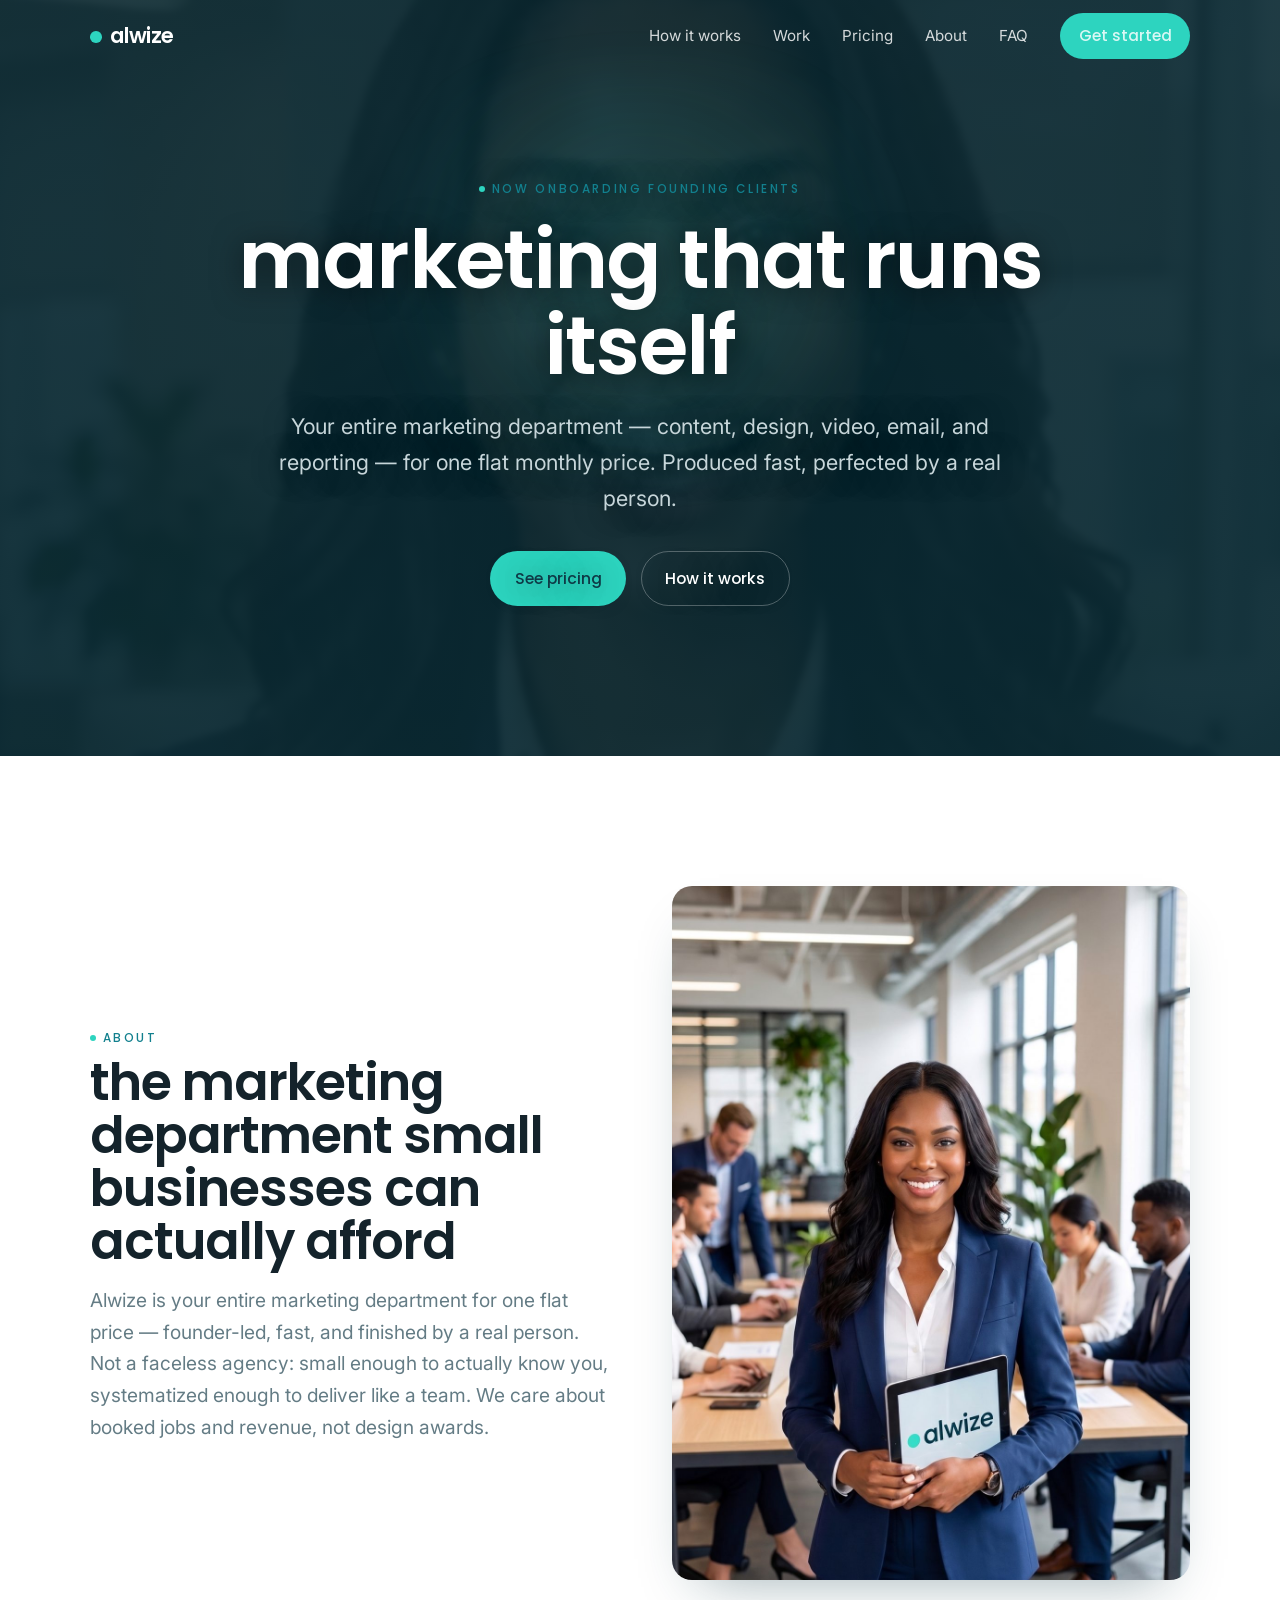
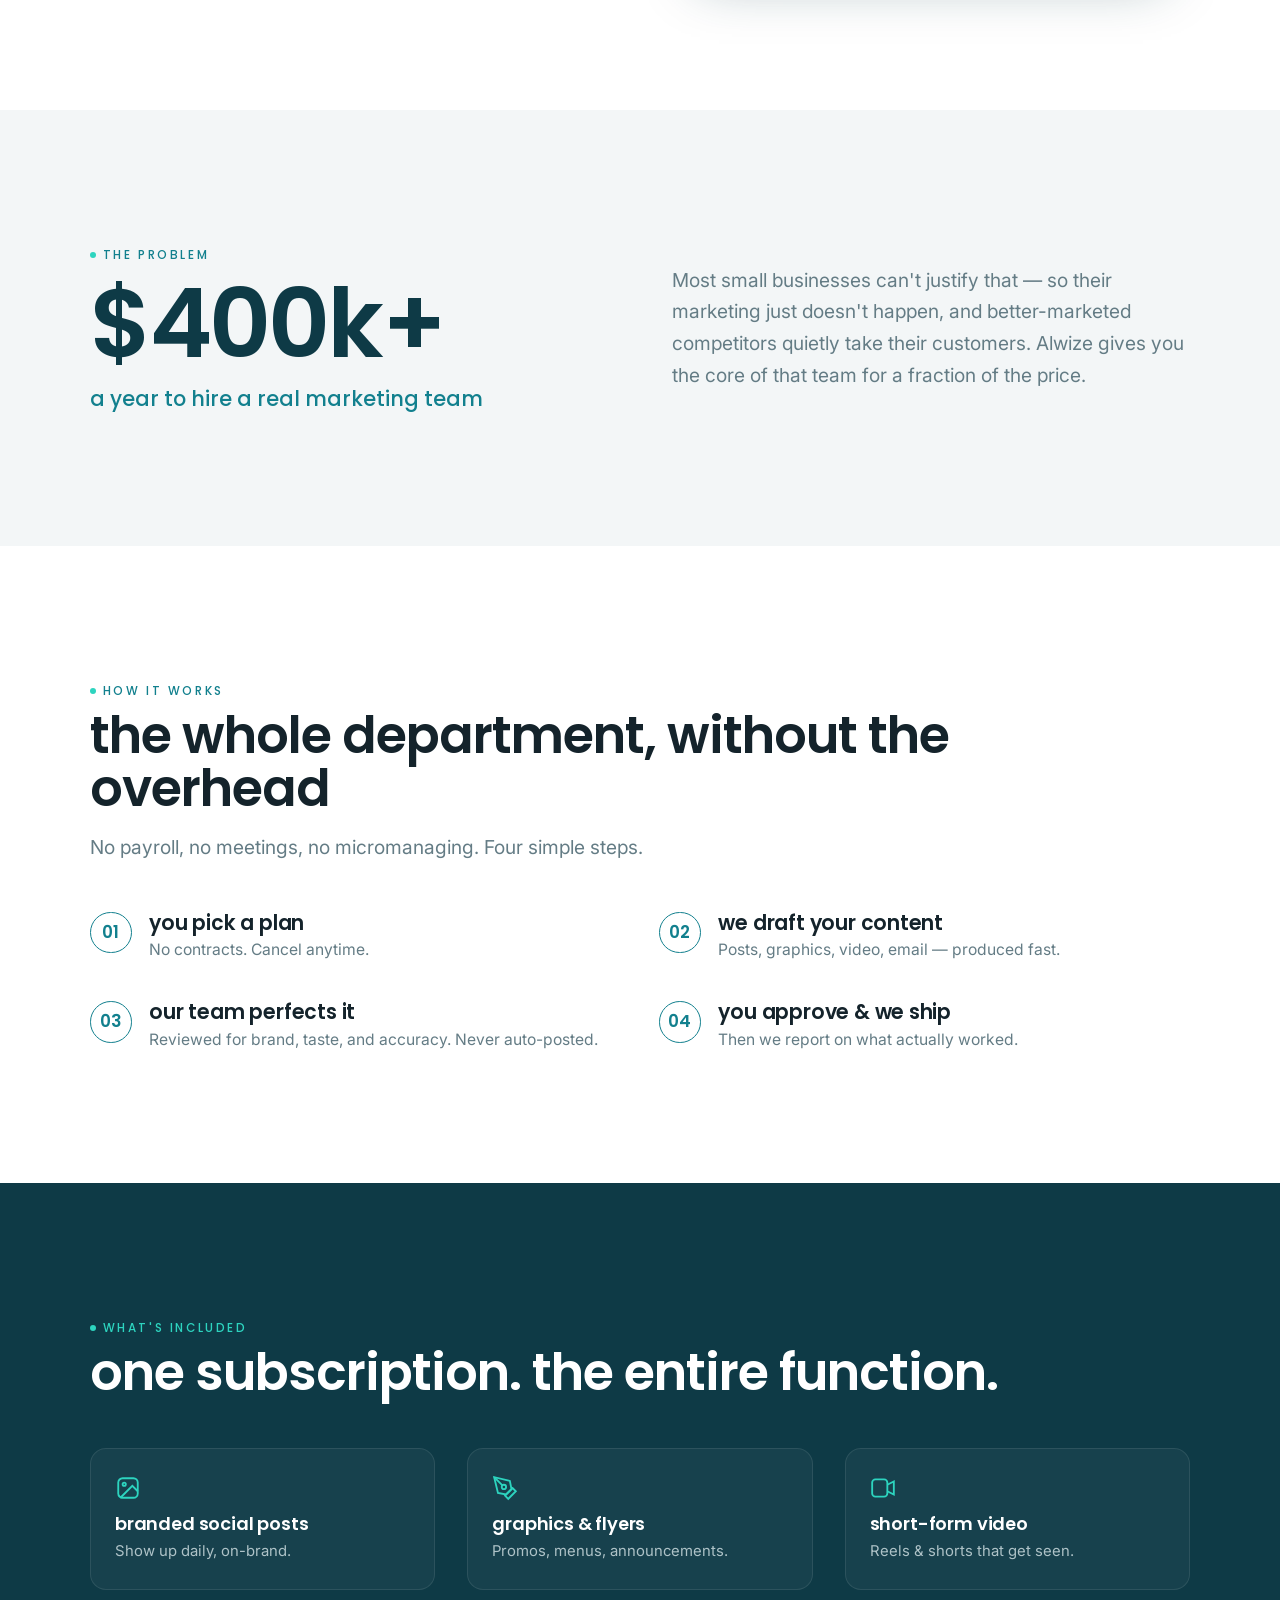
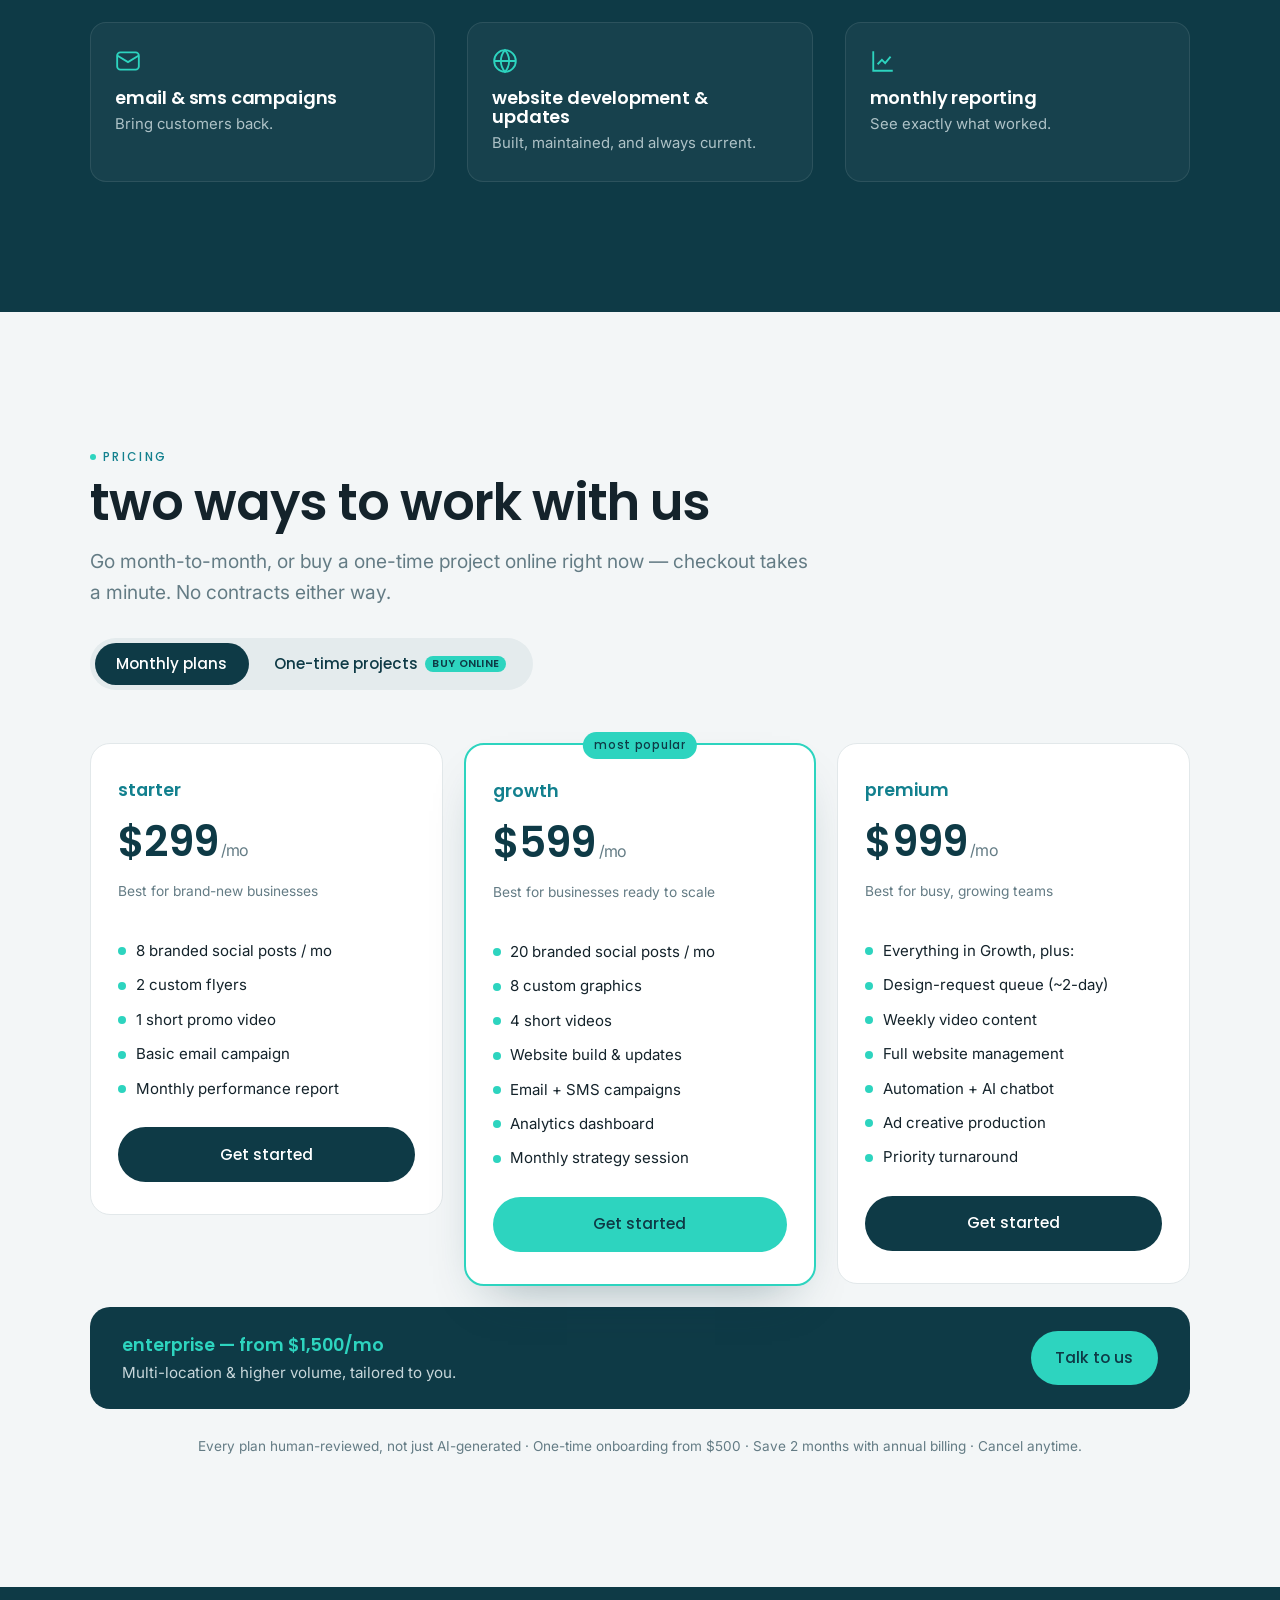
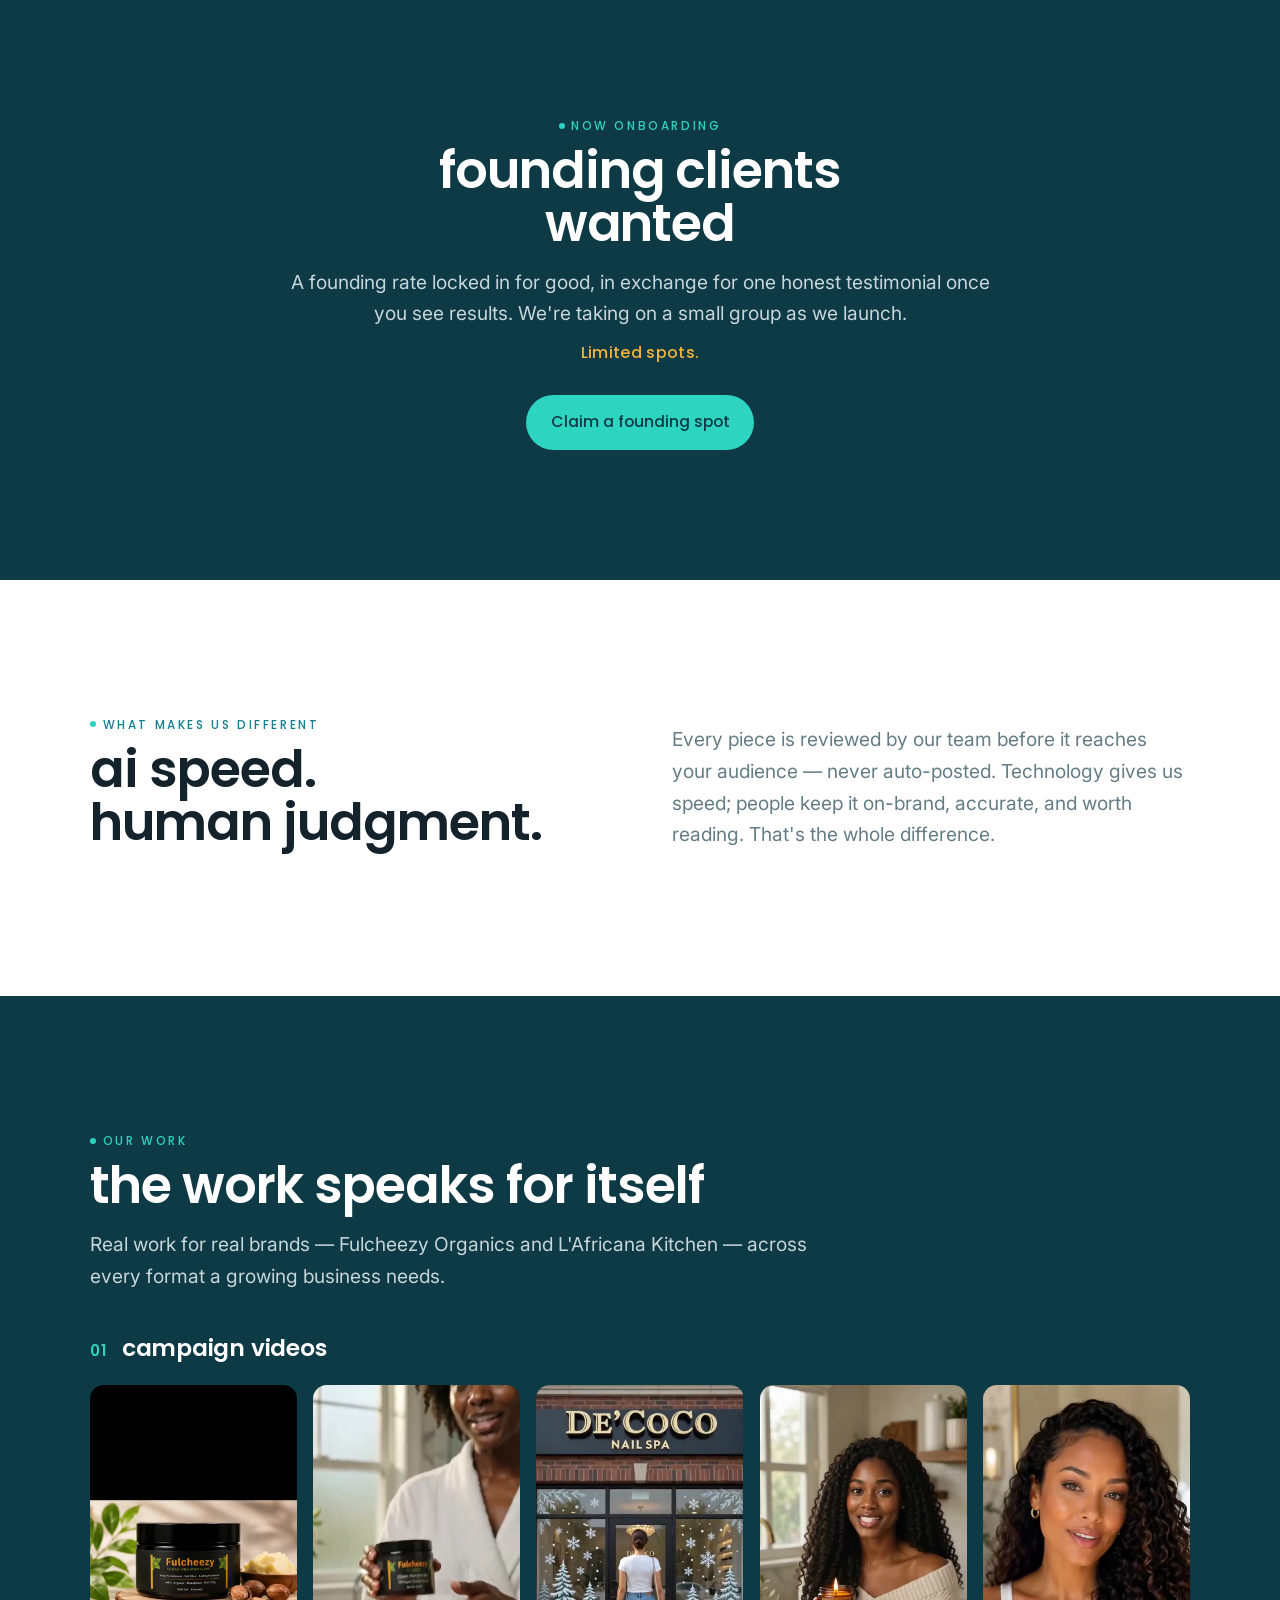
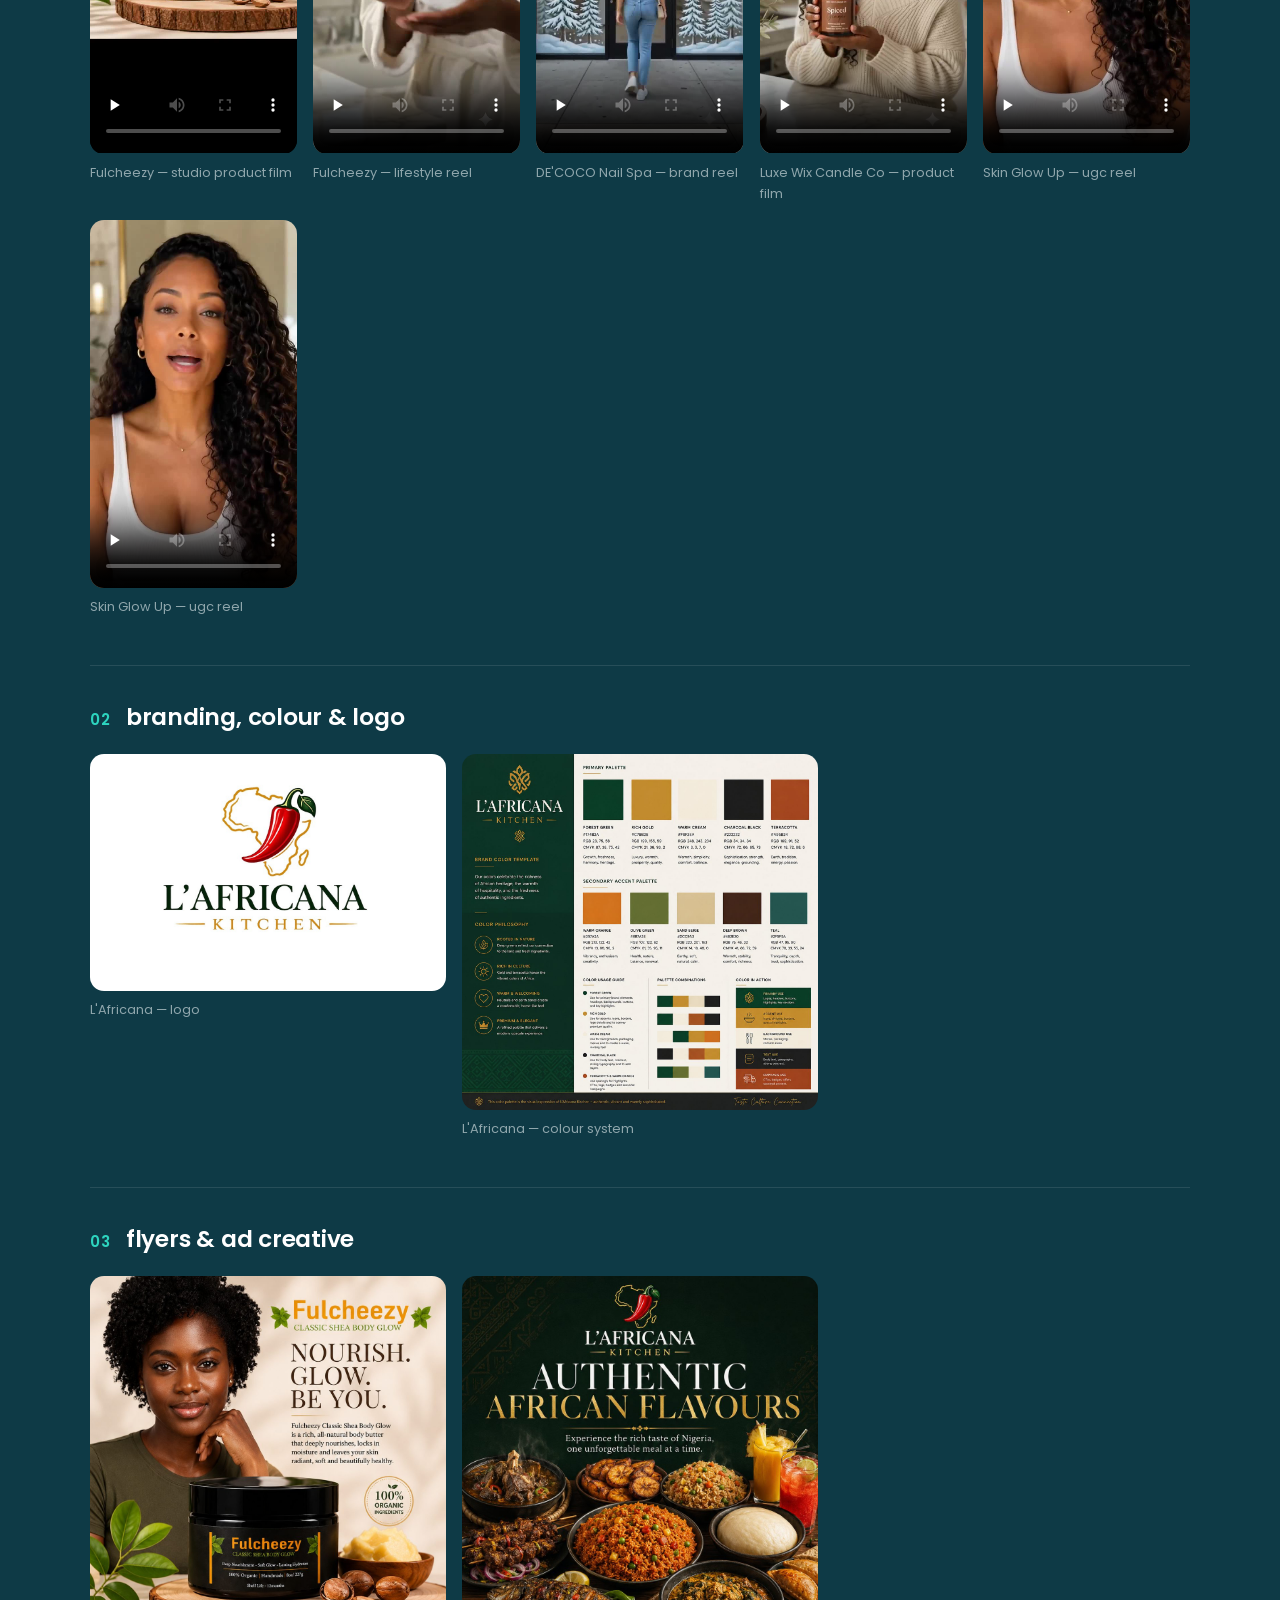
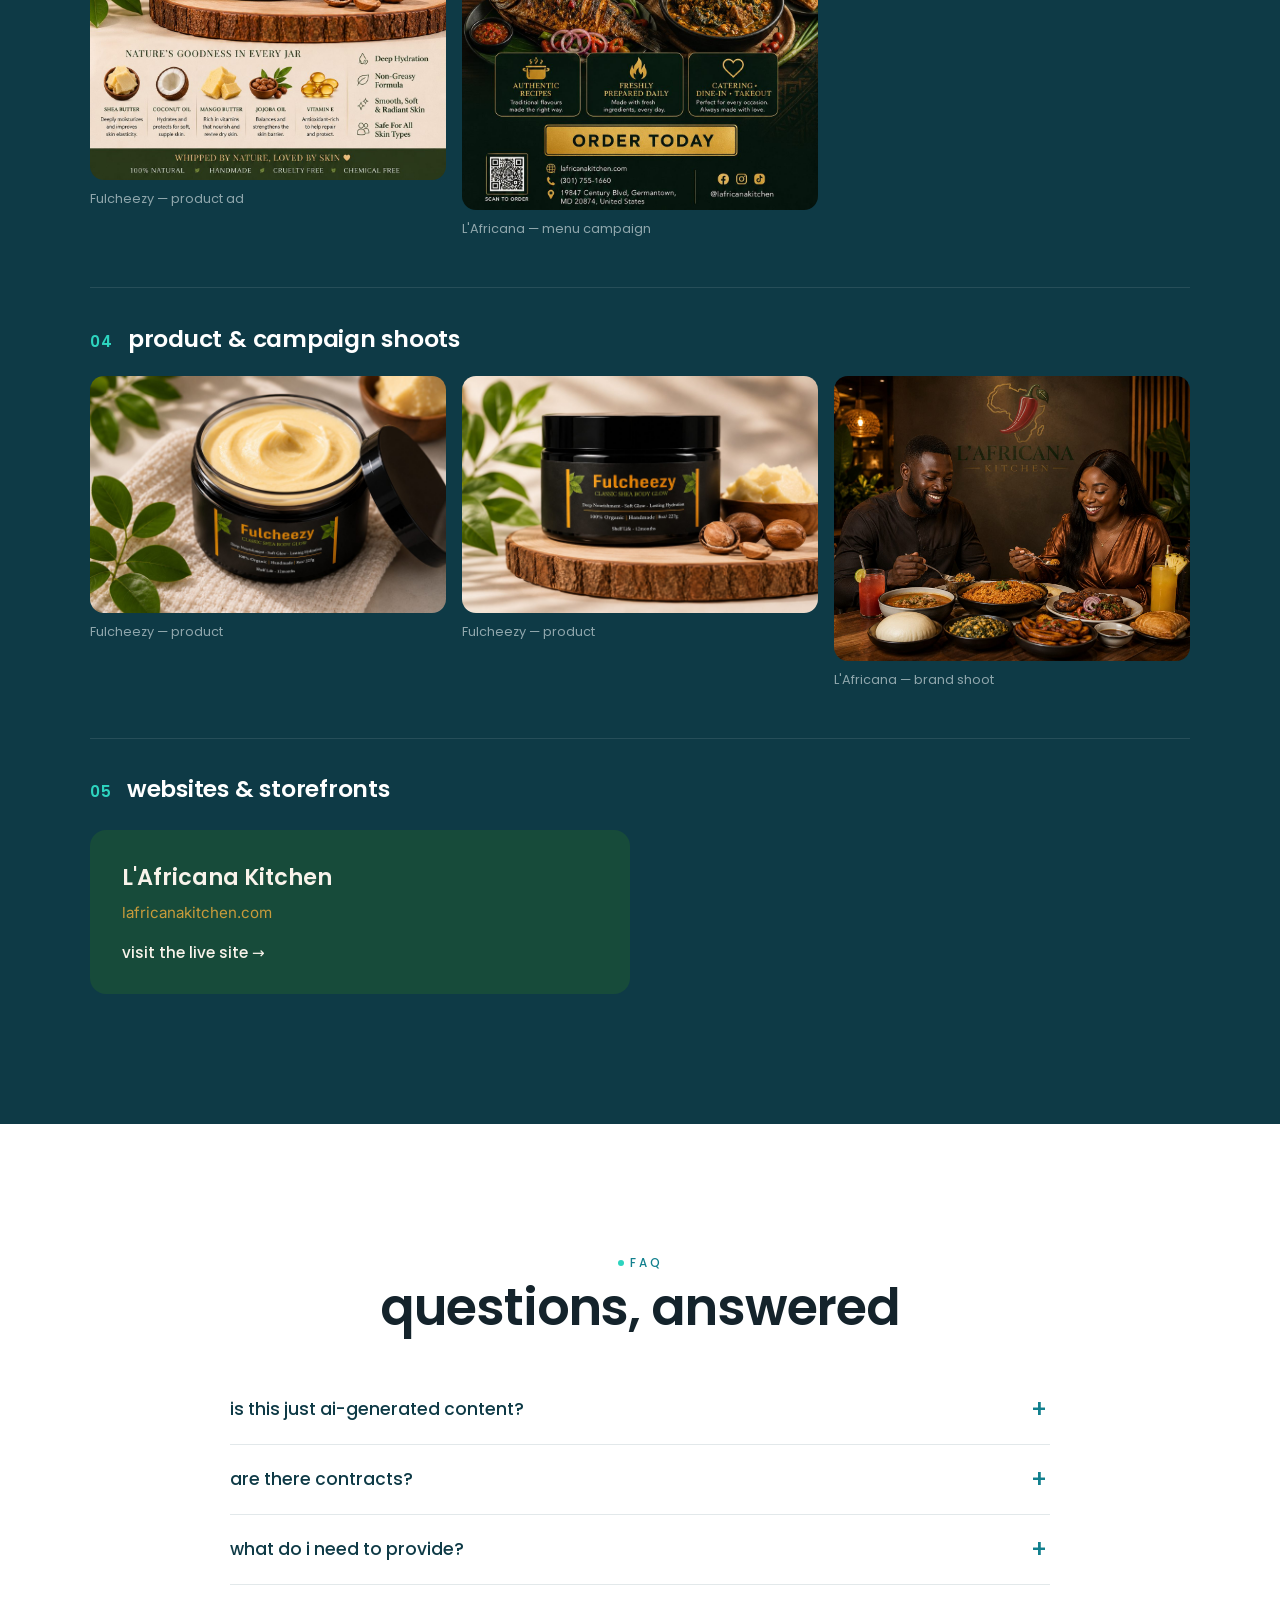
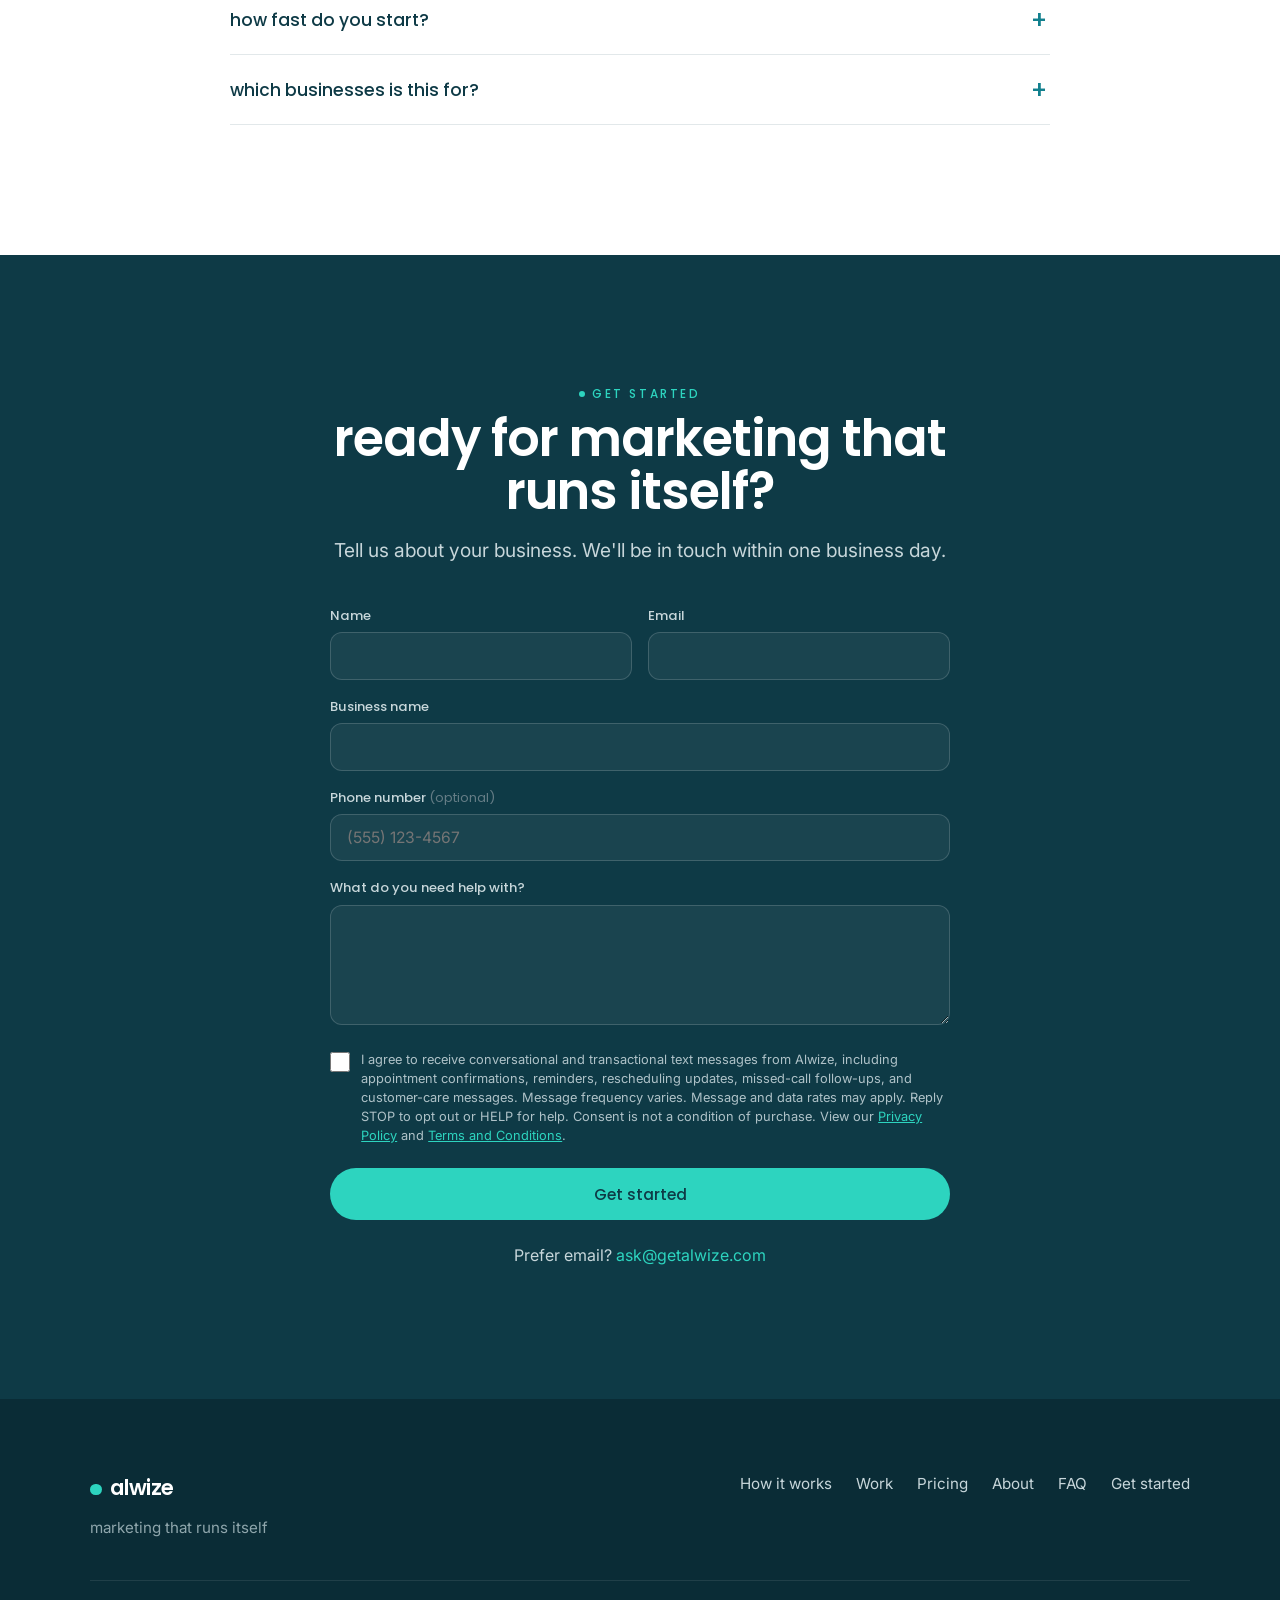
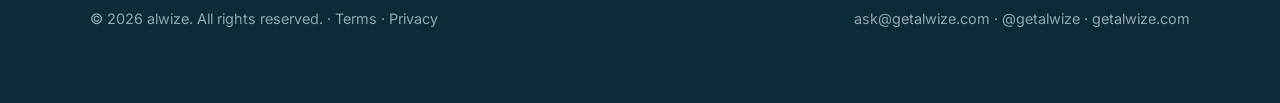
==== commit 7469d994: "Add files via upload" ====
--- a/index.html
+++ b/index.html
@@ -7,6 +7,14 @@
 <meta name="description" content="Your entire marketing department — content, design, video, email, and reporting — for one flat monthly price. Produced fast, perfected by a real person. From $299/mo.">
 <meta name="theme-color" content="#0E3A46">
 <link rel="icon" href="favicon.svg" type="image/svg+xml">
+<!-- Google tag (gtag.js) -->
+<script async src="https://www.googletagmanager.com/gtag/js?id=AW-18377261128"></script>
+<script>
+  window.dataLayer = window.dataLayer || [];
+  function gtag(){dataLayer.push(arguments);}
+  gtag('js', new Date());
+  gtag('config', 'AW-18377261128');
+</script>
 
 <!-- Open Graph -->
 <meta property="og:title" content="alwize — marketing that runs itself">
@@ -363,7 +371,6 @@
     <h2 class="title" style="max-width:20ch">ready for marketing that runs itself?</h2>
     <p class="lead" style="text-align:center">Tell us about your business. We'll be in touch within one business day.</p>
     <form class="form" id="contactForm" action="https://formspree.io/f/meebbqba" method="POST">
-      <input type="hidden" name="_next" value="https://getalwize.com/thanks.html">
       <input type="hidden" name="_subject" value="New enquiry from getalwize.com">
       <input type="text" name="_gotcha" tabindex="-1" autocomplete="off" aria-hidden="true" style="position:absolute;left:-9999px;width:1px;height:1px;opacity:0">
       <div class="row">
@@ -371,7 +378,17 @@
         <div><label for="email">Email</label><input id="email" name="email" type="email" required></div>
       </div>
       <div><label for="business">Business name</label><input id="business" name="business" type="text"></div>
+      <div><label for="phone">Phone number <span class="opt">(optional)</span></label><input id="phone" name="phone" type="tel" autocomplete="tel" inputmode="tel" pattern="[0-9()+\-.\s]{7,}" placeholder="(555) 123-4567"></div>
       <div><label for="message">What do you need help with?</label><textarea id="message" name="message"></textarea></div>
+      <div class="consent">
+        <label class="consent-row">
+          <input type="checkbox" id="smsConsent" name="sms_consent" value="I agree to receive conversational and transactional text messages from Alwize, including appointment confirmations, reminders, rescheduling updates, missed-call follow-ups, and customer-care messages. Message frequency varies. Message and data rates may apply. Reply STOP to opt out or HELP for help. Consent is not a condition of purchase.">
+          <span>I agree to receive conversational and transactional text messages from Alwize, including appointment confirmations, reminders, rescheduling updates, missed-call follow-ups, and customer-care messages. Message frequency varies. Message and data rates may apply. Reply STOP to opt out or HELP for help. Consent is not a condition of purchase. View our <a href="terms.html#privacy" target="_blank" rel="noopener">Privacy Policy</a> and <a href="terms.html#terms" target="_blank" rel="noopener">Terms and Conditions</a>.</span>
+        </label>
+      </div>
+      <input type="hidden" name="sms_consent_timestamp" id="smsConsentTimestamp" value="">
+      <input type="hidden" name="sms_consent_url" id="smsConsentUrl" value="">
+      <input type="hidden" name="sms_consent_version" id="smsConsentVersion" value="">
       <button type="submit" class="btn btn-primary">Get started</button>
     </form>
     <p class="email">Prefer email? <a href="mailto:ask@getalwize.com">ask@getalwize.com</a></p>
--- a/styles.css
+++ b/styles.css
@@ -220,6 +220,14 @@
   border-radius:12px;padding:.85em 1em;color:#fff;font-family:var(--font-body);font-size:.98rem;transition:border-color .18s}
 .form input:focus,.form textarea:focus{outline:none;border-color:var(--aqua)}
 .form textarea{min-height:120px;resize:vertical}
+.form .opt{color:var(--slate,#8FA6AC);font-weight:400}
+.form .consent{margin-top:.1rem}
+.form .consent-row{display:flex;gap:.7rem;align-items:flex-start;margin:0;cursor:pointer}
+.form .consent-row input[type=checkbox]{-webkit-appearance:auto;appearance:auto;flex:0 0 auto;
+  width:20px;height:20px;min-width:20px;margin:2px 0 0;padding:0;background:none;border:0;border-radius:0;
+  accent-color:var(--aqua);cursor:pointer}
+.form .consent-row span{font-family:var(--font-body);font-weight:400;font-size:.8rem;line-height:1.5;color:#AFC2C8}
+.form .consent-row a{color:var(--aqua);text-decoration:underline}
 .form .btn{justify-content:center;margin-top:.4rem}
 .form-status{font-size:.92rem;min-height:1.2em}
 .form-status.ok{color:var(--aqua)}
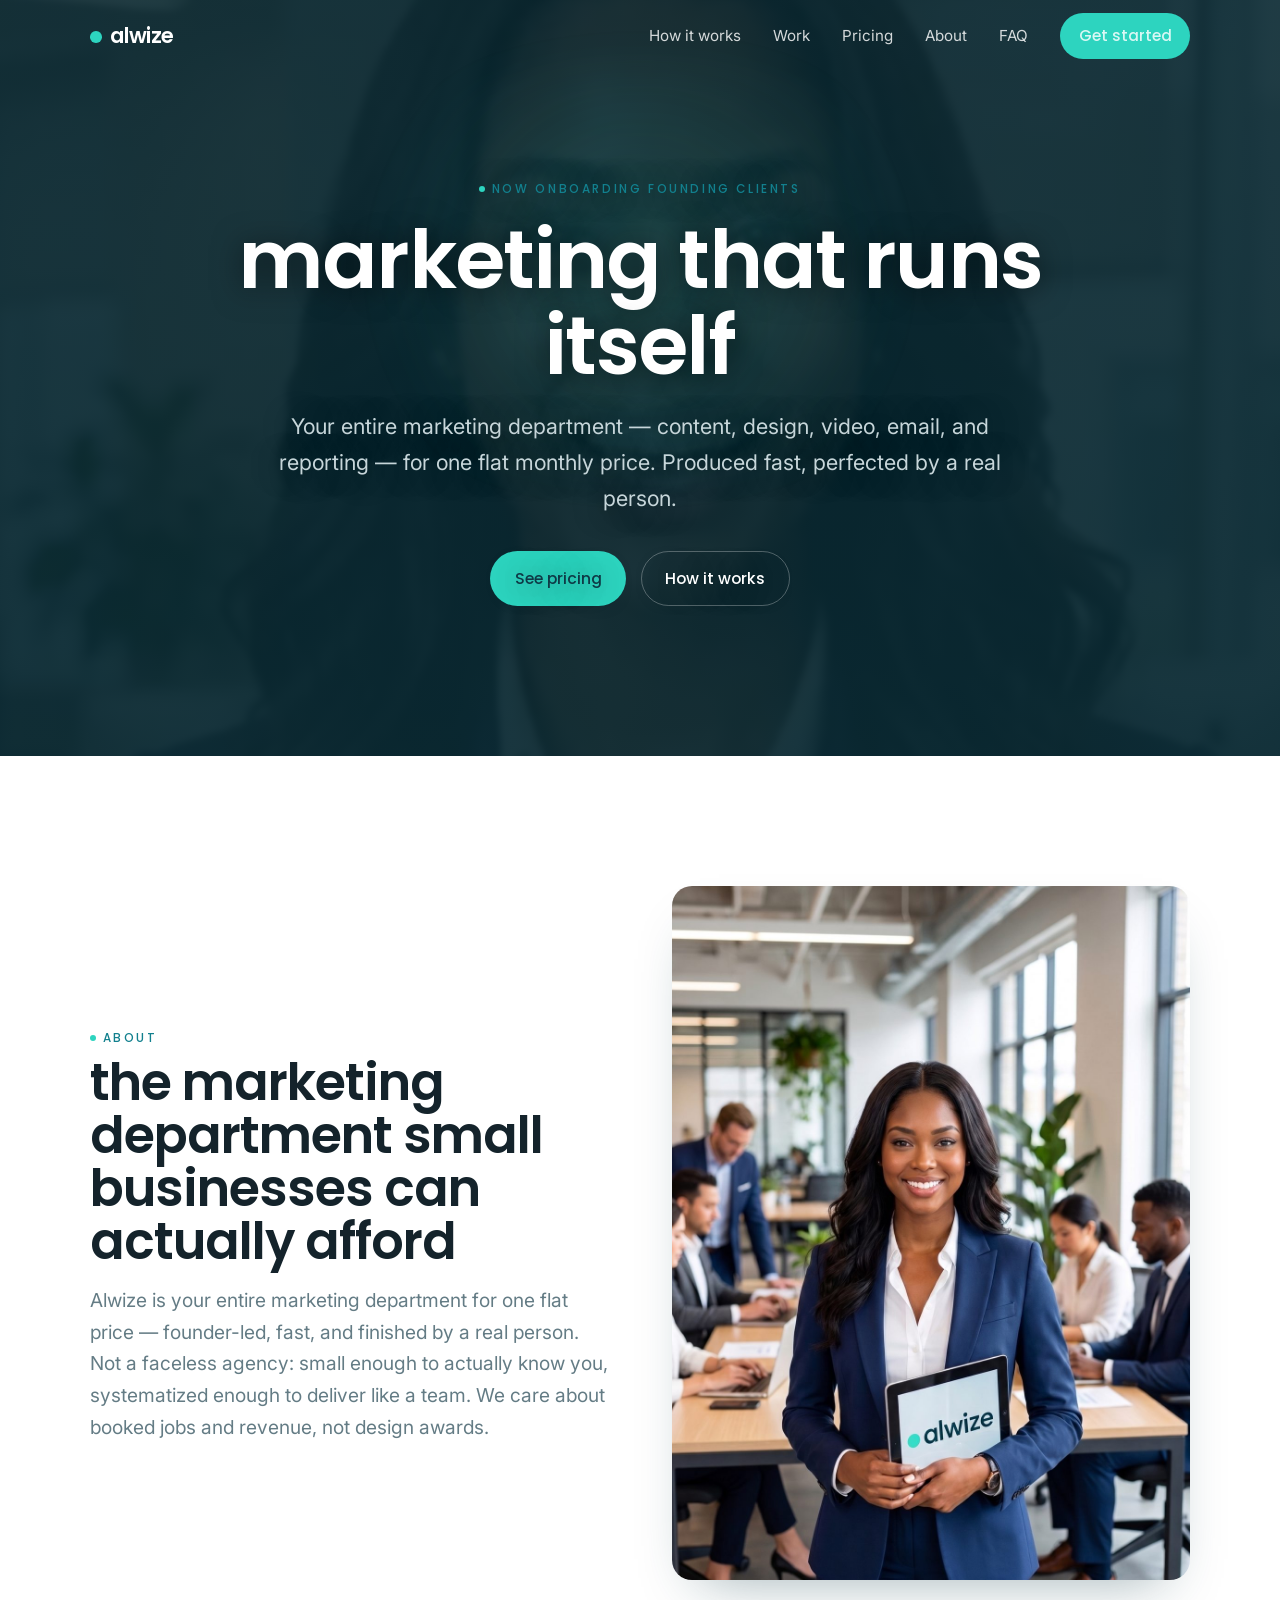
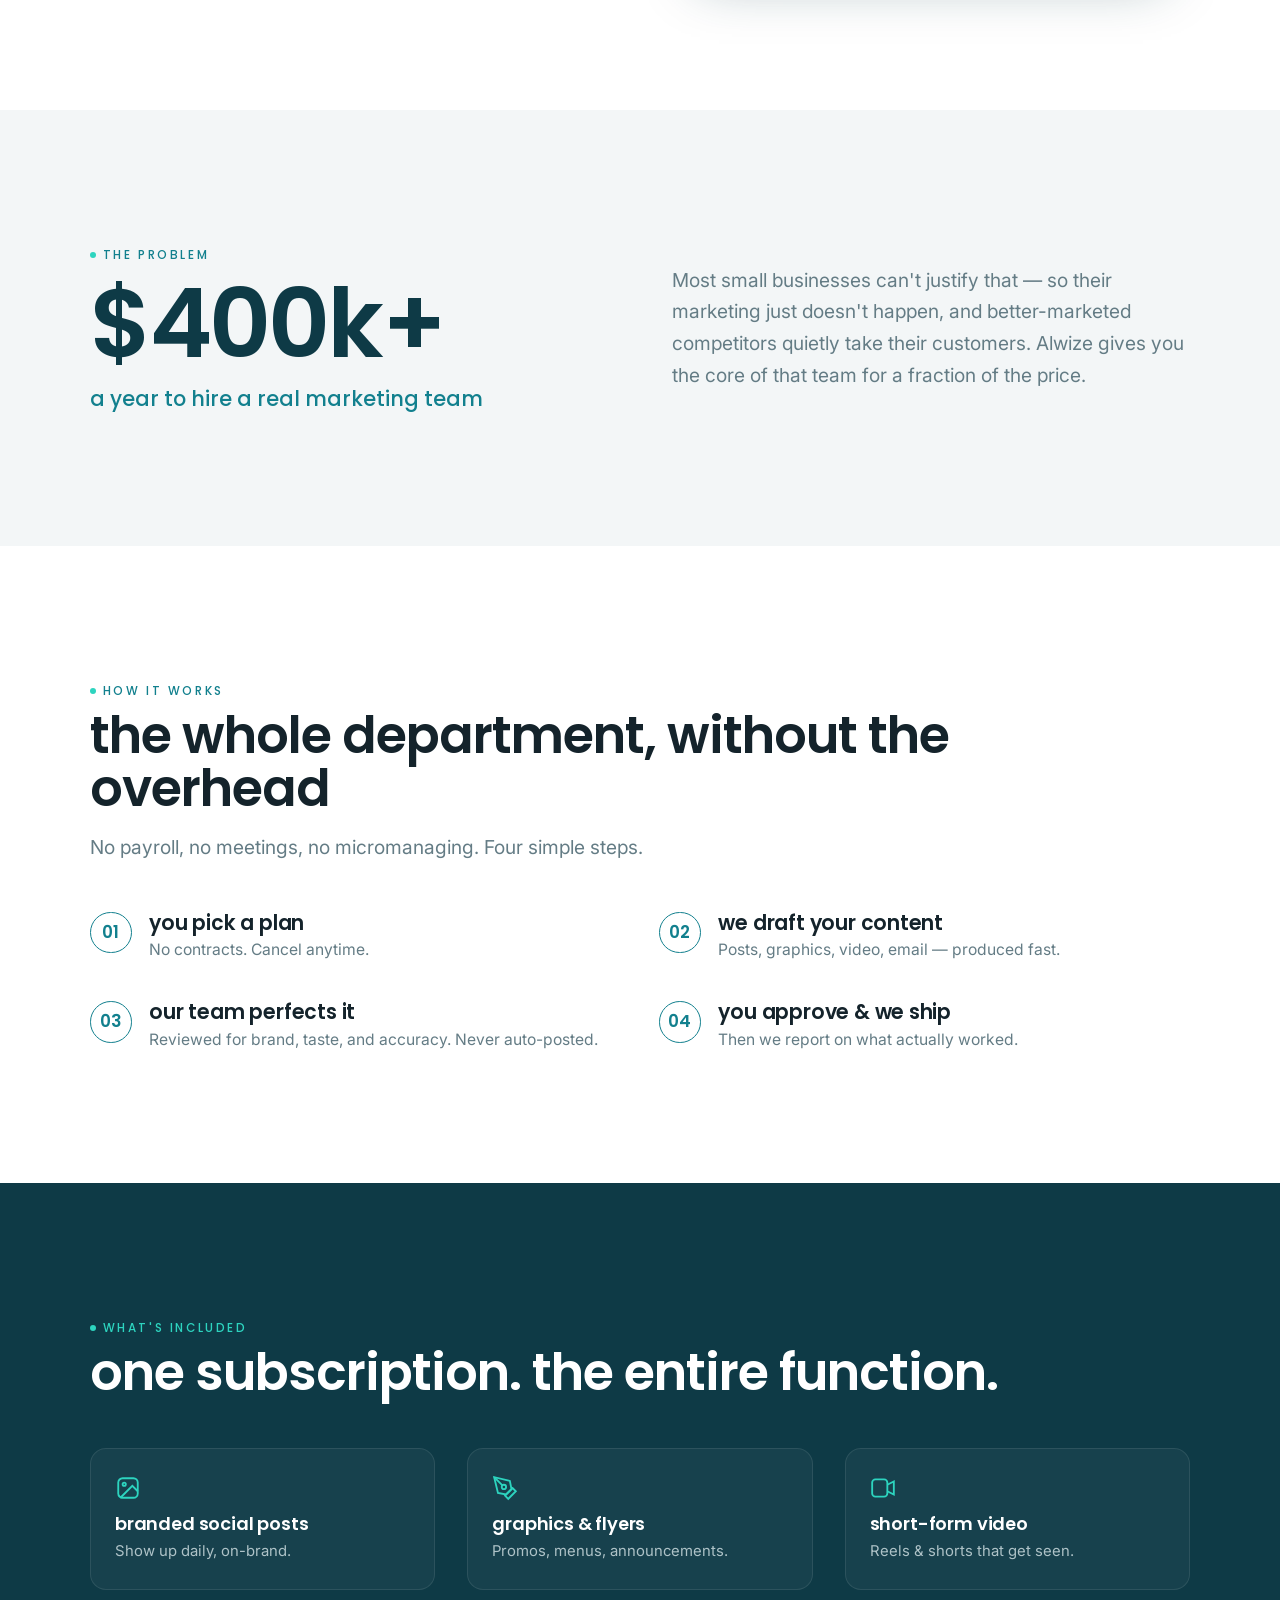
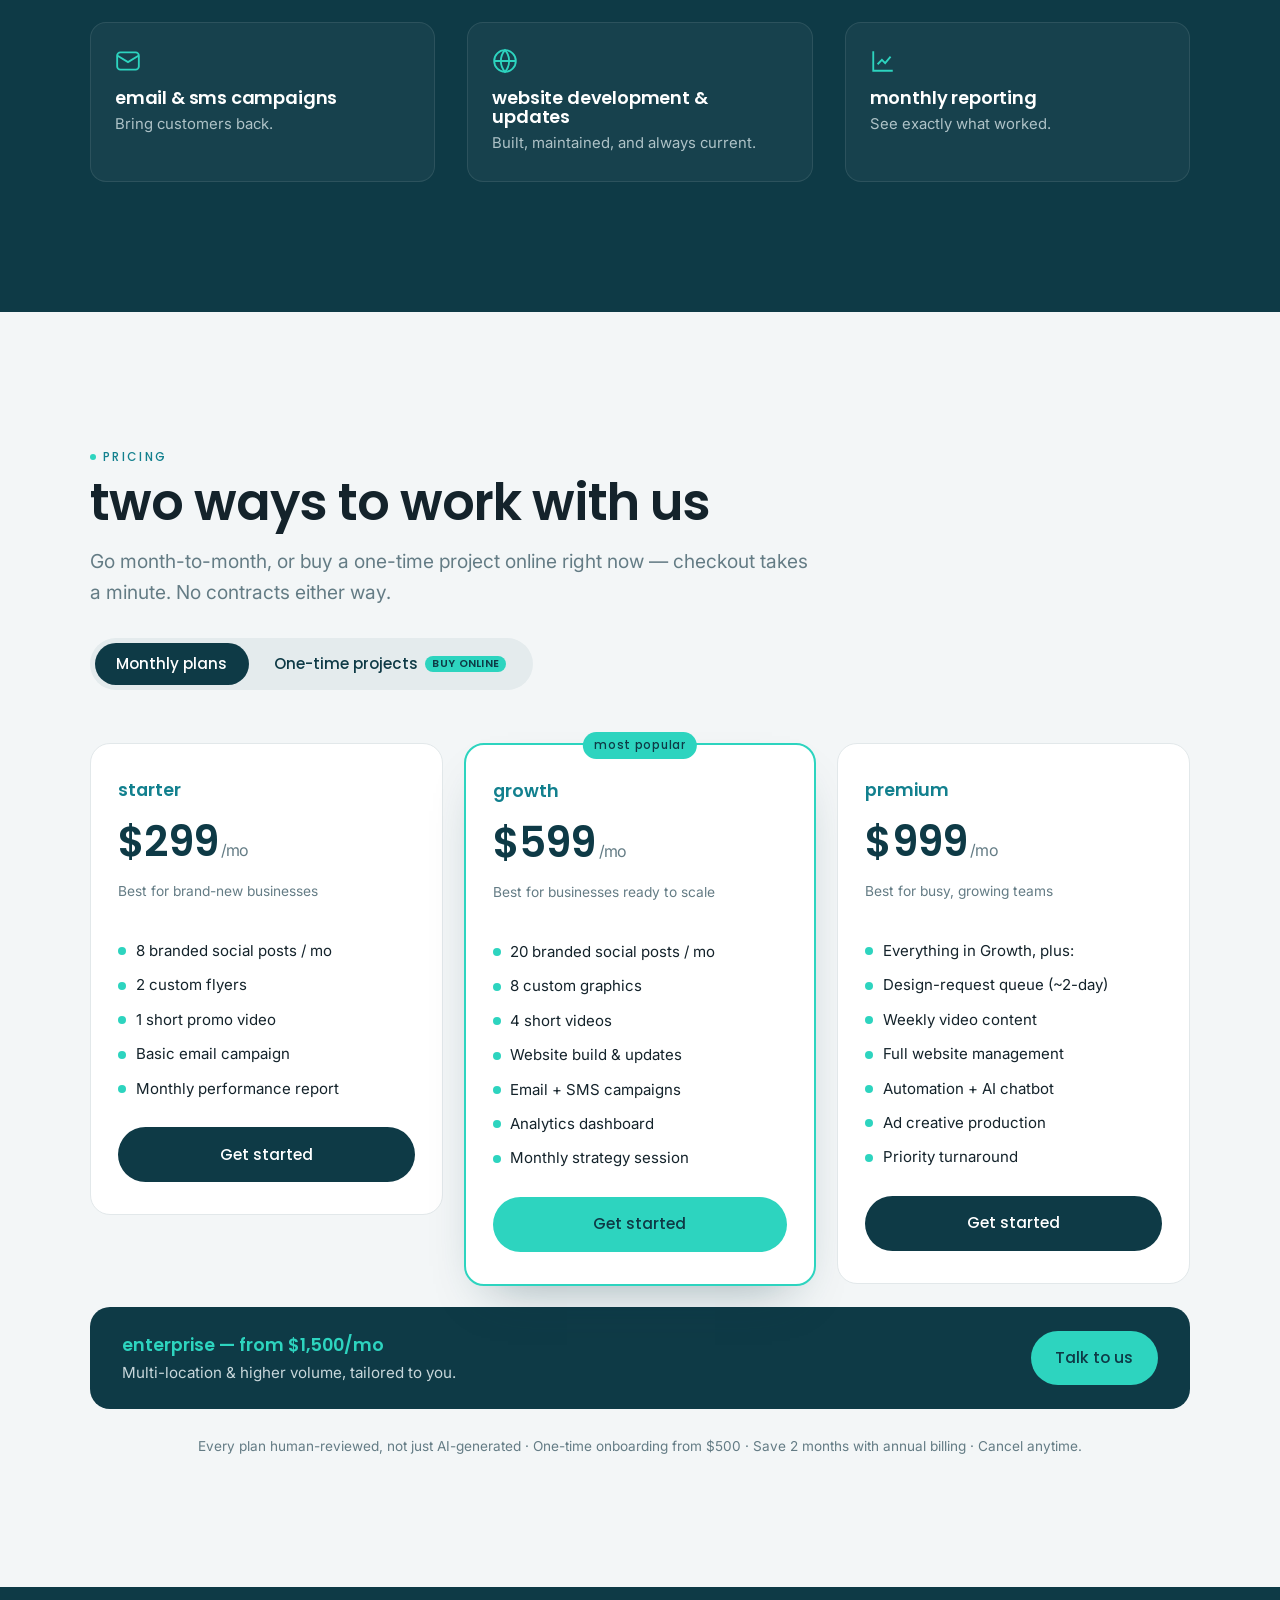
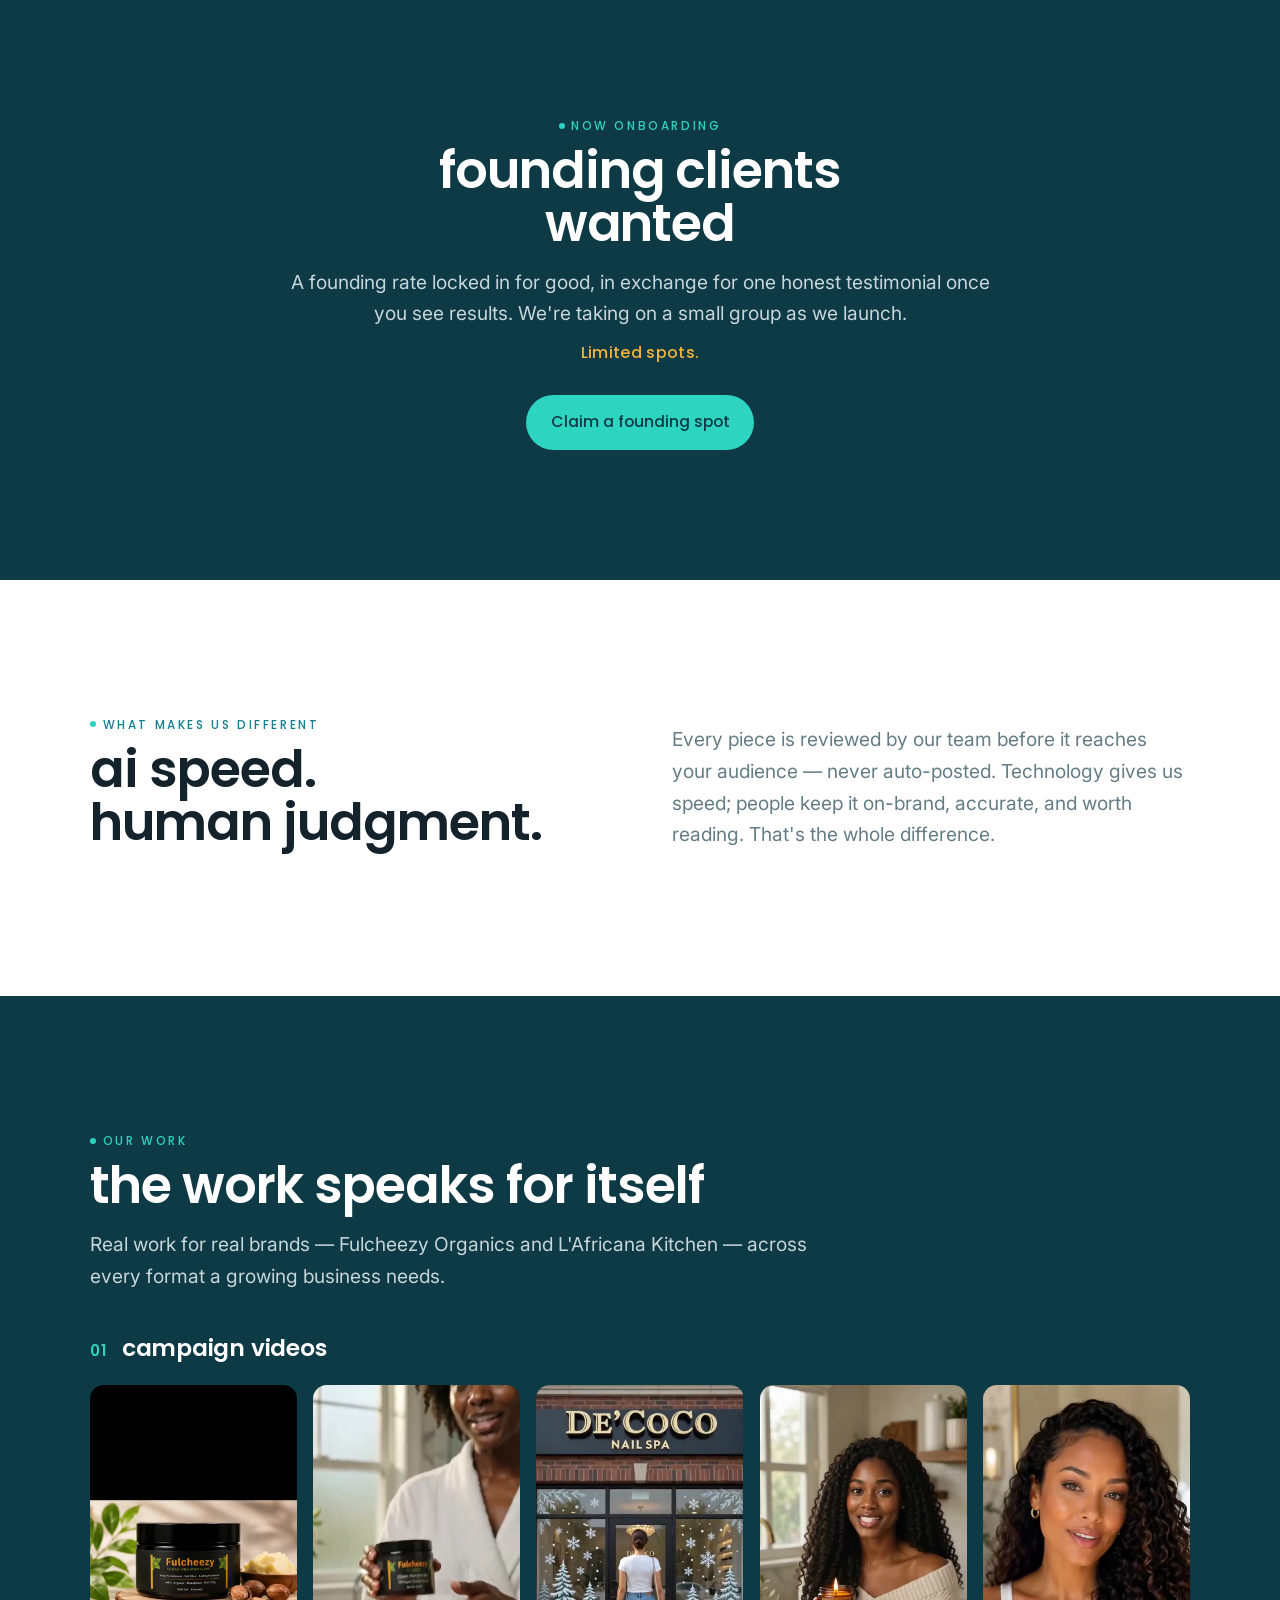
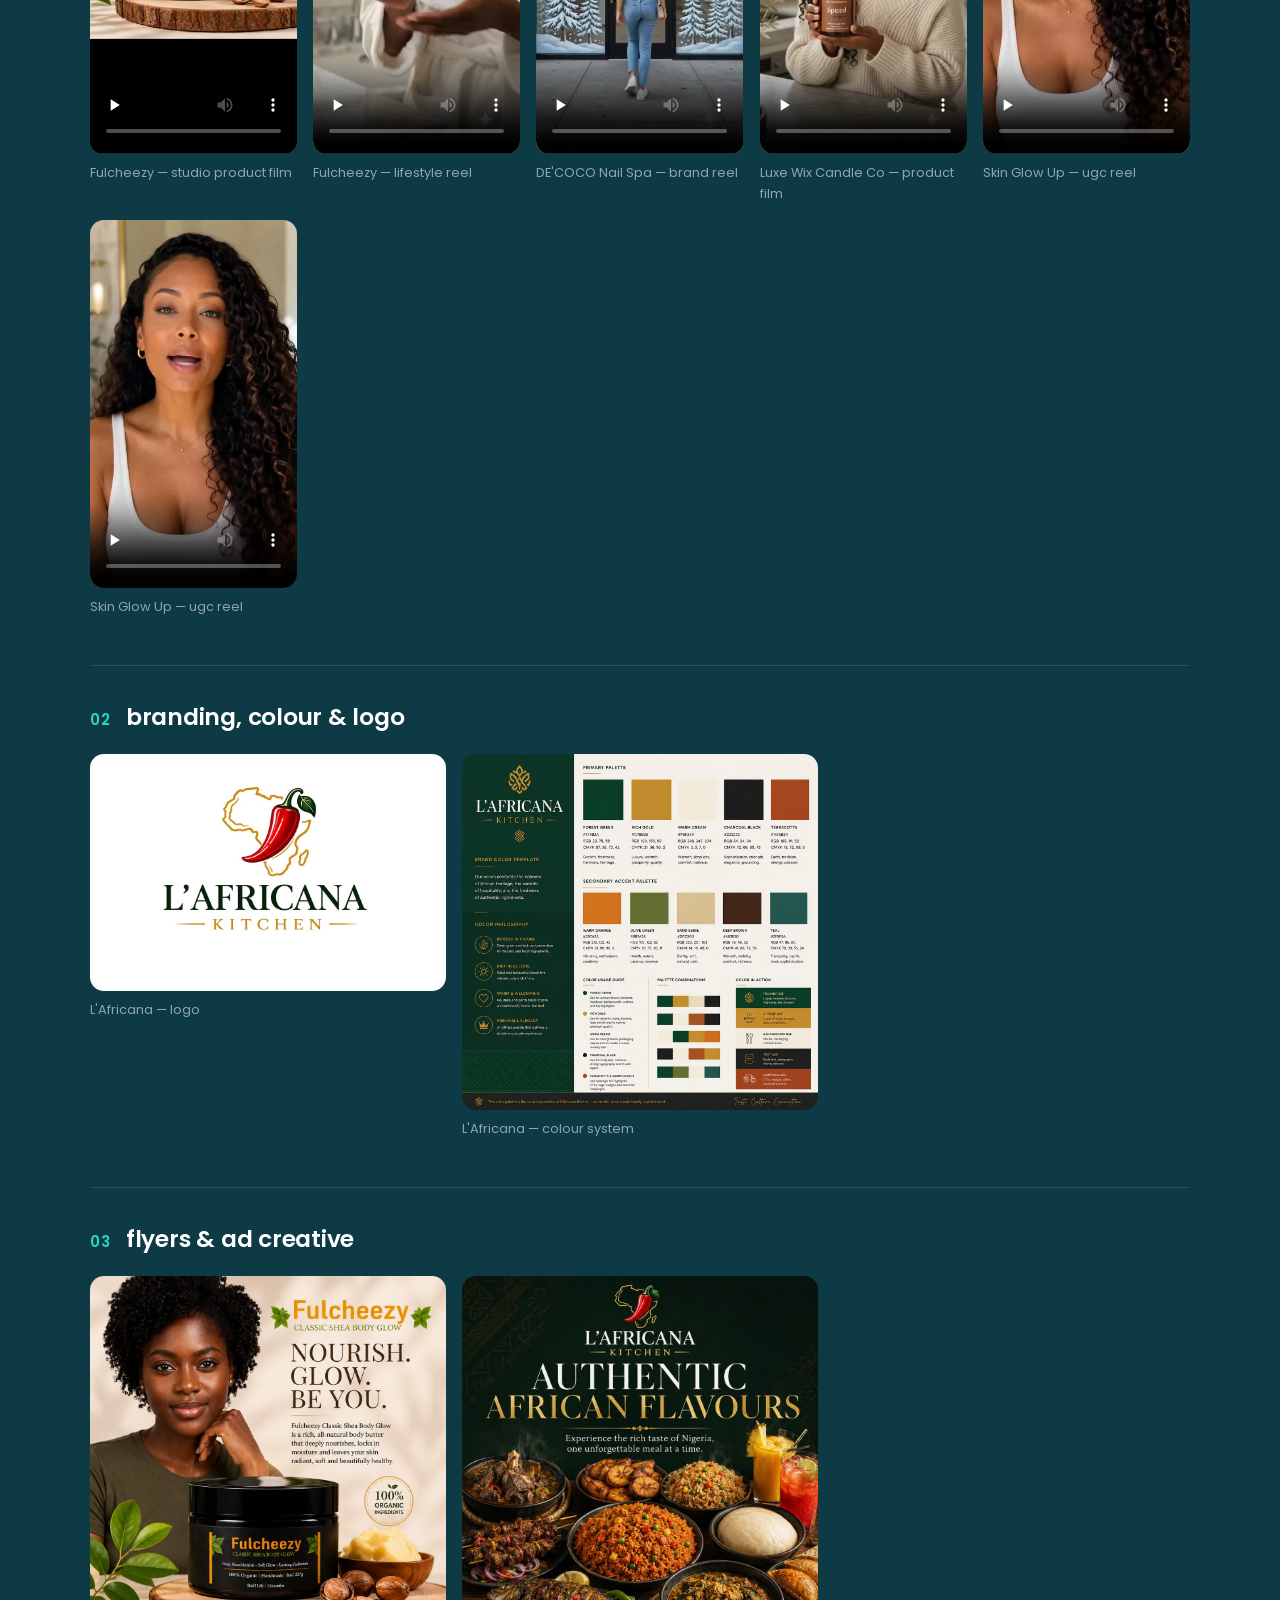
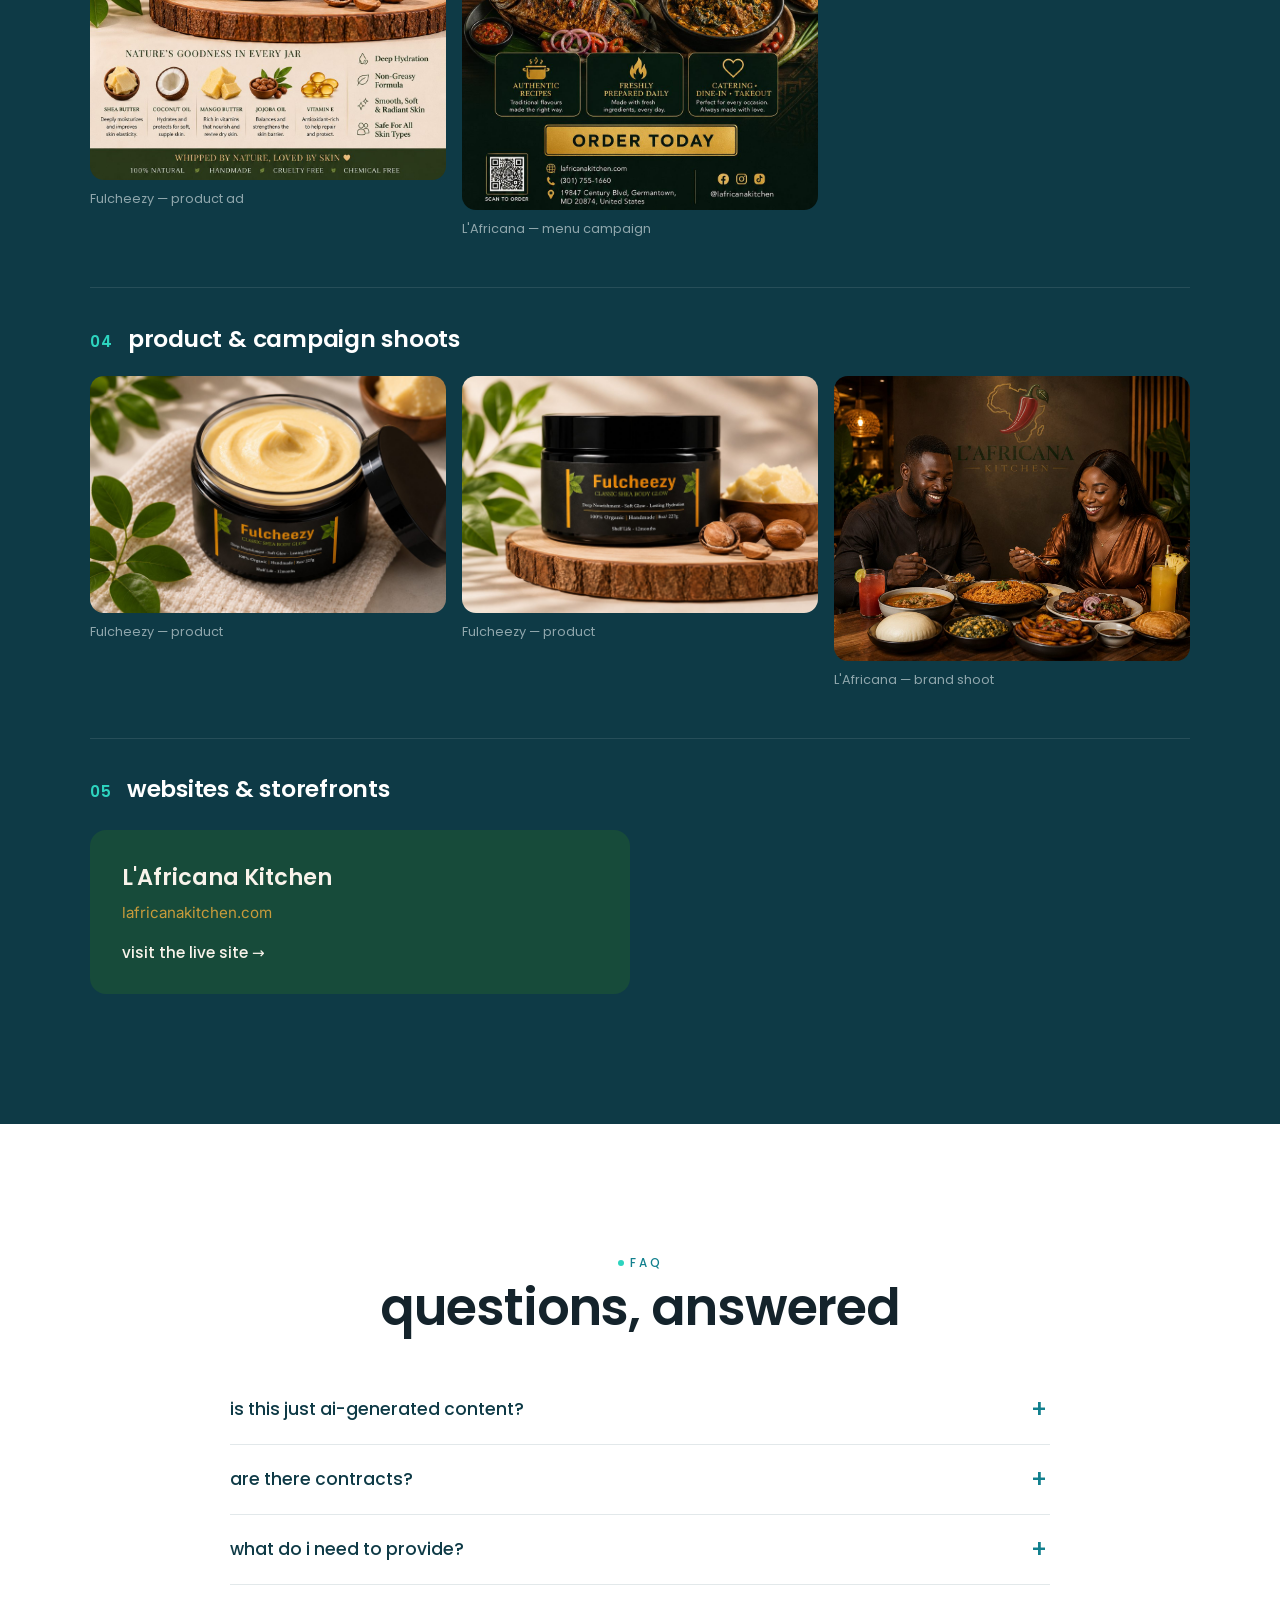
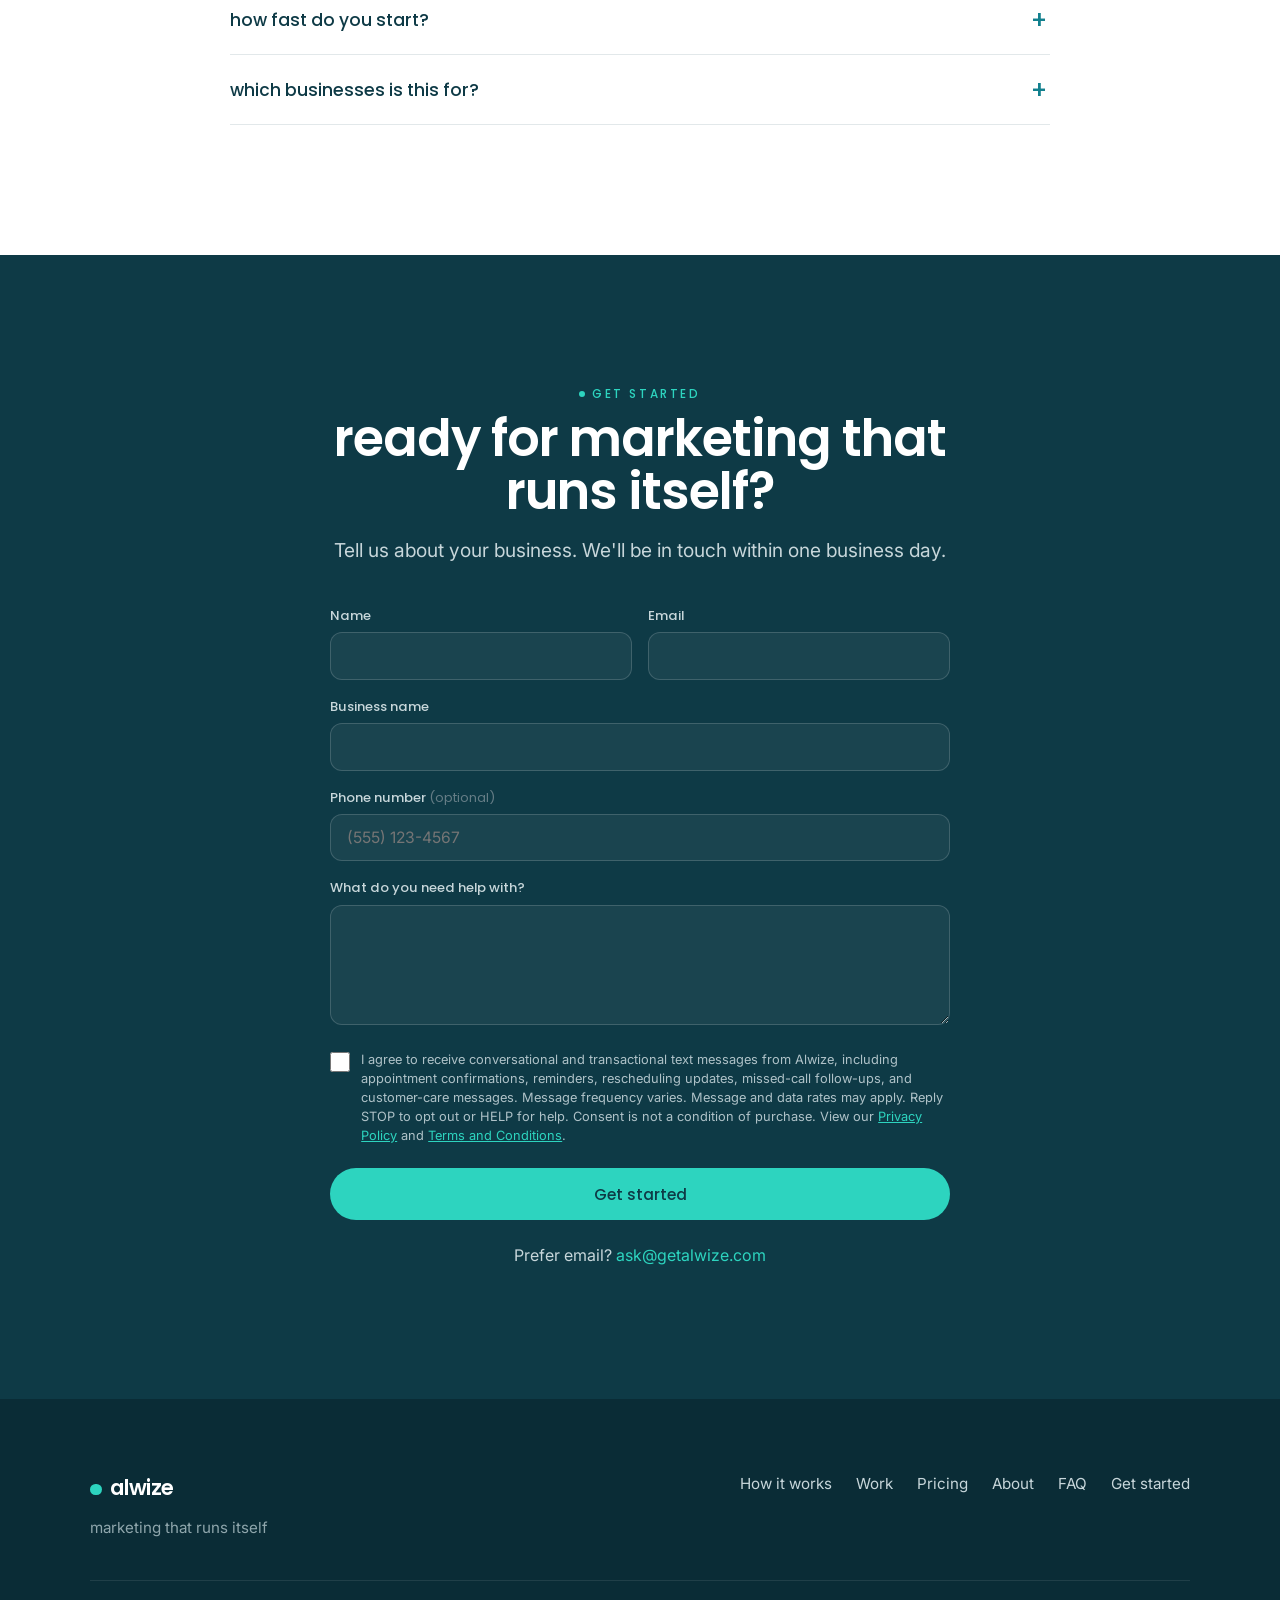
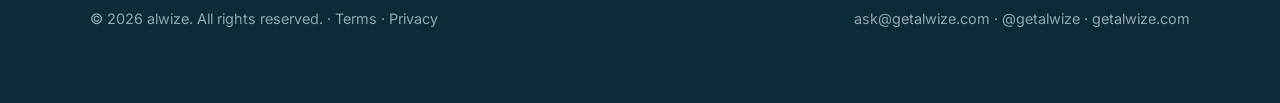
==== commit b4d49267: "Add files via upload" ====
--- a/index.html
+++ b/index.html
@@ -382,7 +382,7 @@
       <div><label for="message">What do you need help with?</label><textarea id="message" name="message"></textarea></div>
       <div class="consent">
         <label class="consent-row">
-          <input type="checkbox" id="smsConsent" name="sms_consent" value="I agree to receive conversational and transactional text messages from Alwize, including appointment confirmations, reminders, rescheduling updates, missed-call follow-ups, and customer-care messages. Message frequency varies. Message and data rates may apply. Reply STOP to opt out or HELP for help. Consent is not a condition of purchase.">
+          <input type="checkbox" id="smsConsent" name="sms_consent" value="Yes — opted in to Alwize SMS program (statement shown on form; see sms_consent_version)">
           <span>I agree to receive conversational and transactional text messages from Alwize, including appointment confirmations, reminders, rescheduling updates, missed-call follow-ups, and customer-care messages. Message frequency varies. Message and data rates may apply. Reply STOP to opt out or HELP for help. Consent is not a condition of purchase. View our <a href="terms.html#privacy" target="_blank" rel="noopener">Privacy Policy</a> and <a href="terms.html#terms" target="_blank" rel="noopener">Terms and Conditions</a>.</span>
         </label>
       </div>
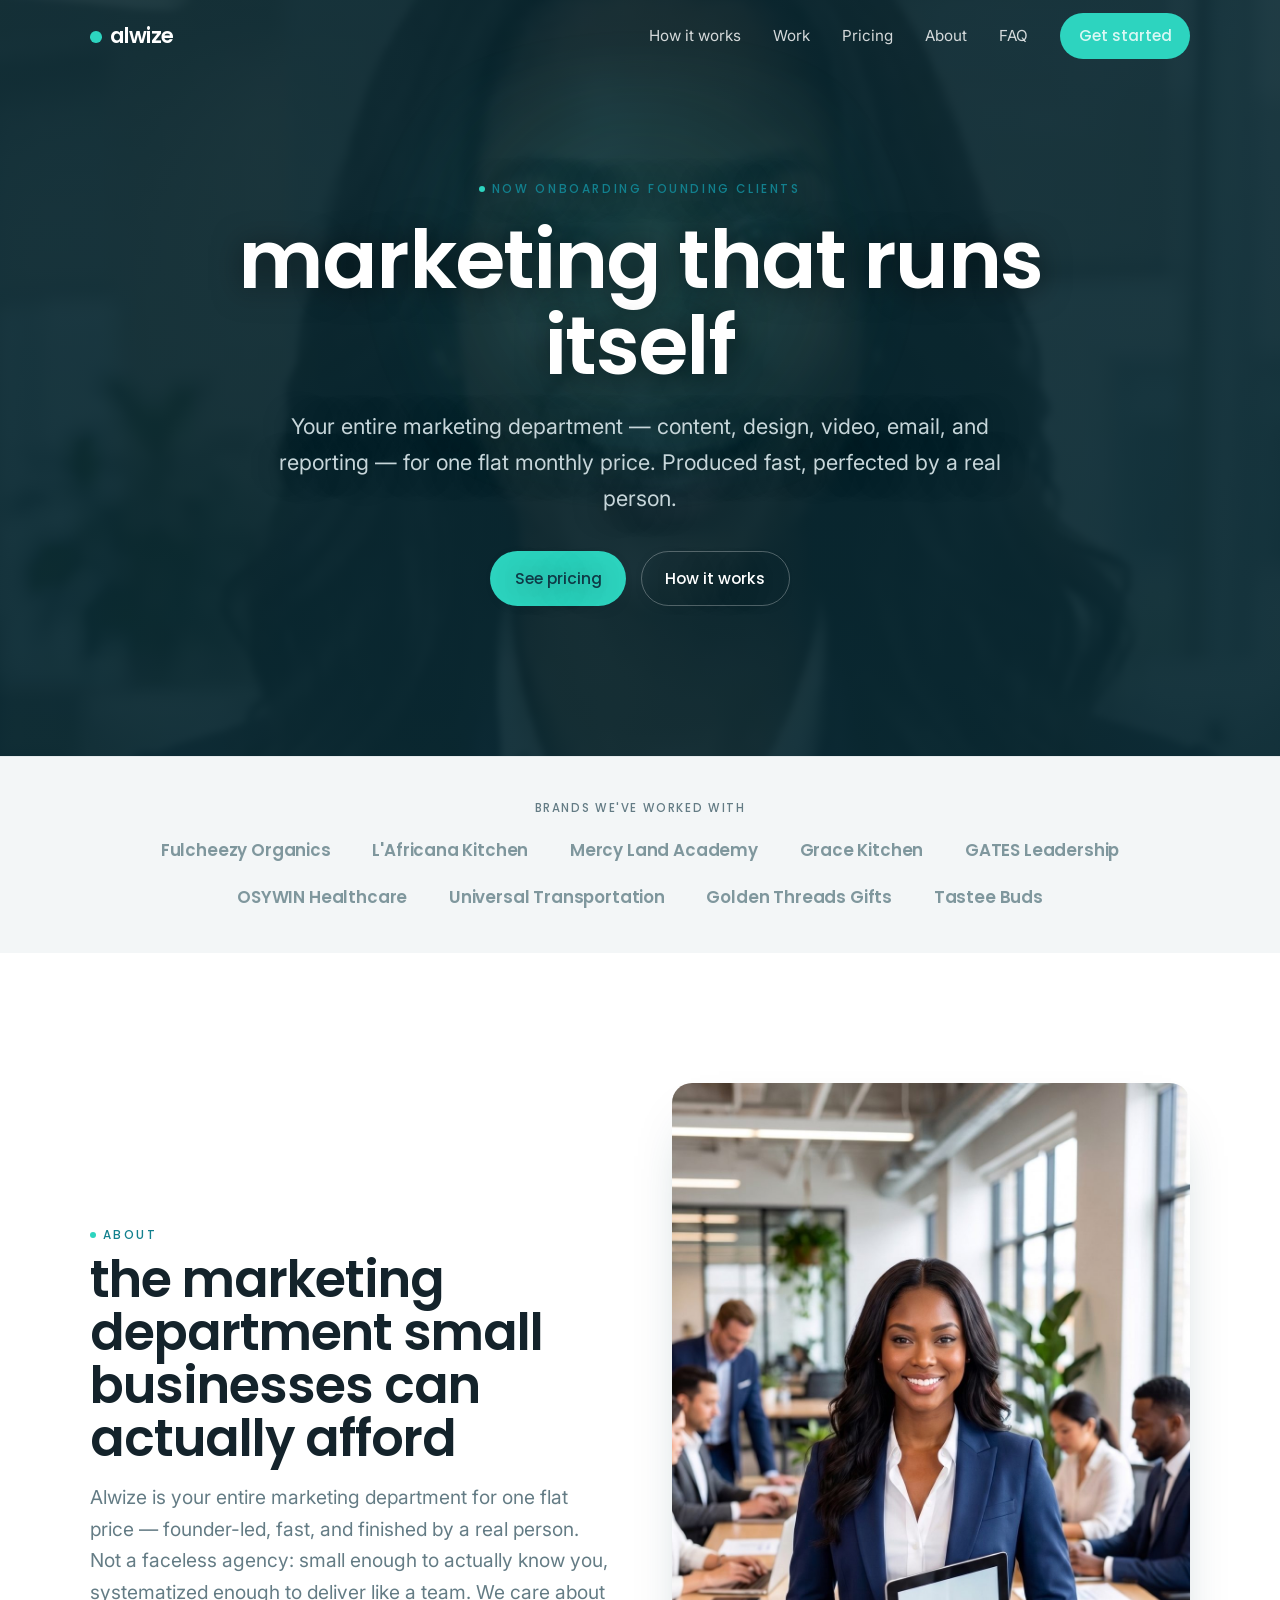
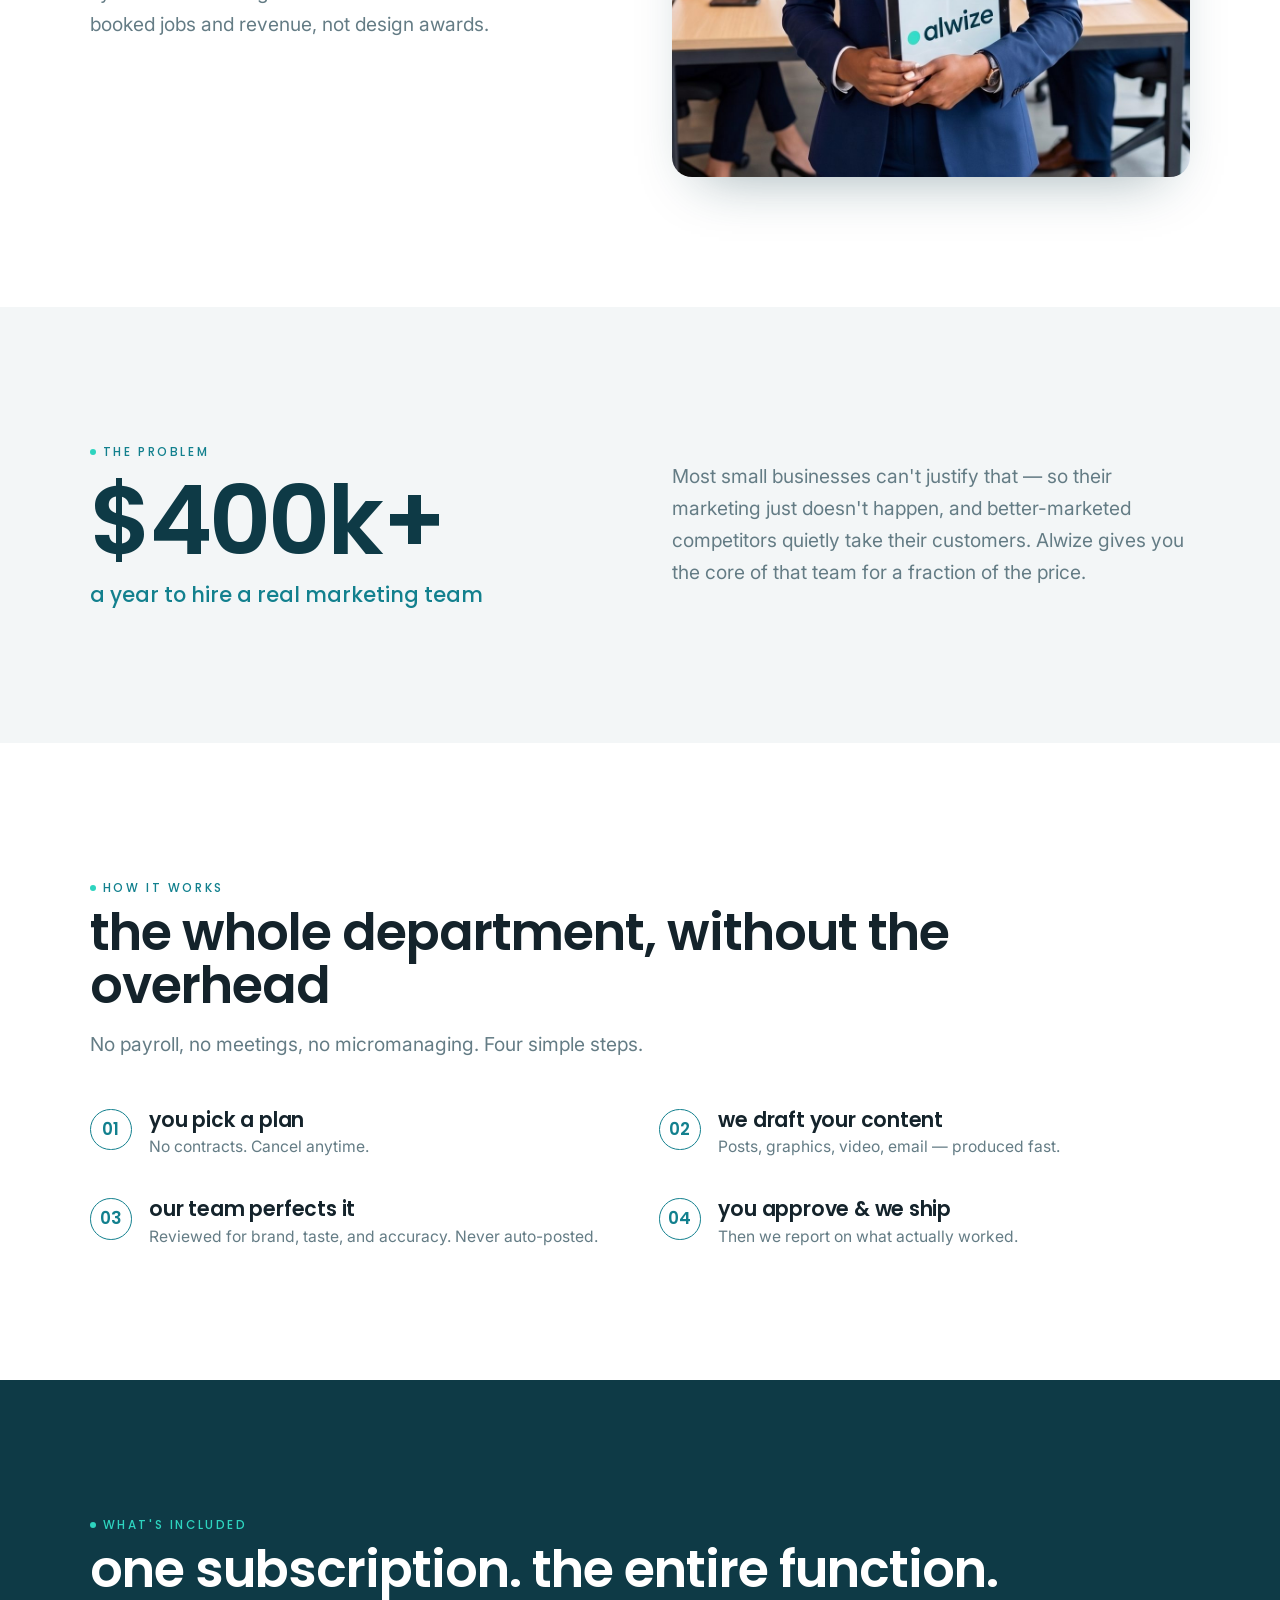
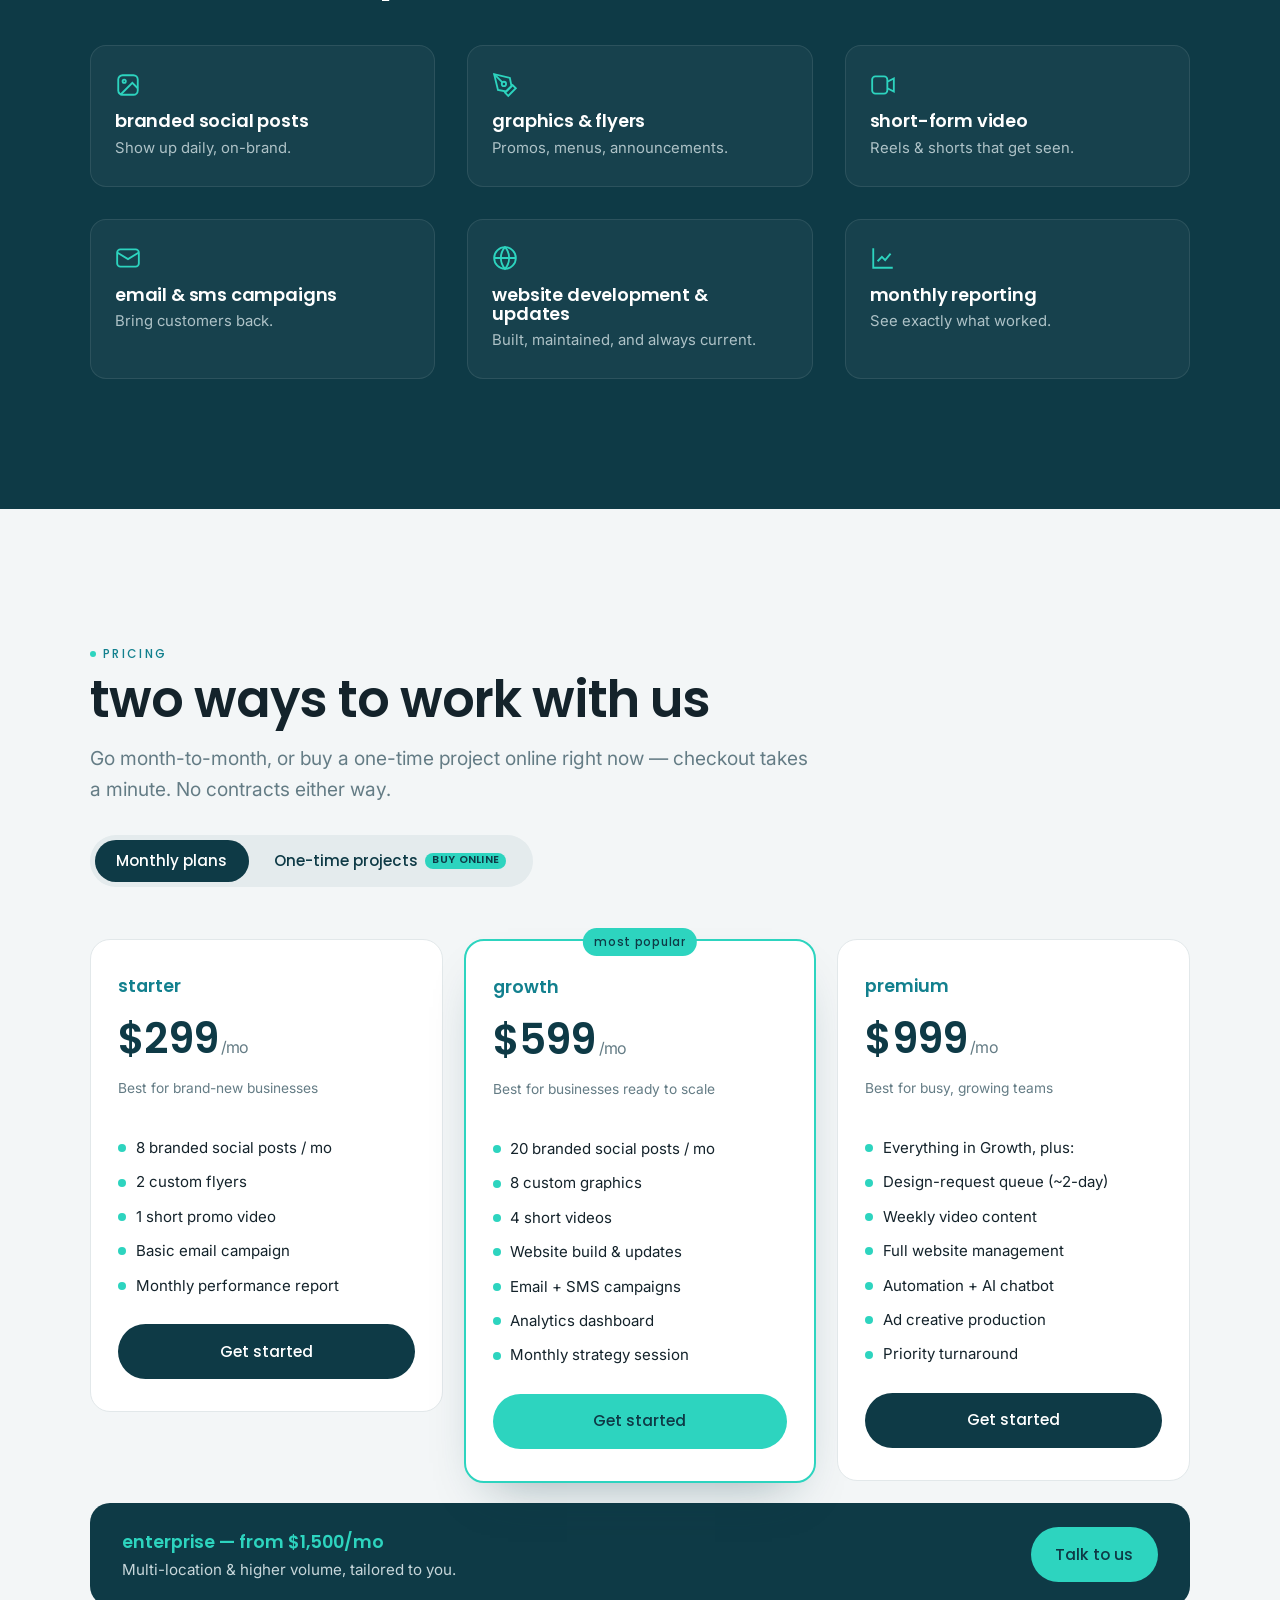
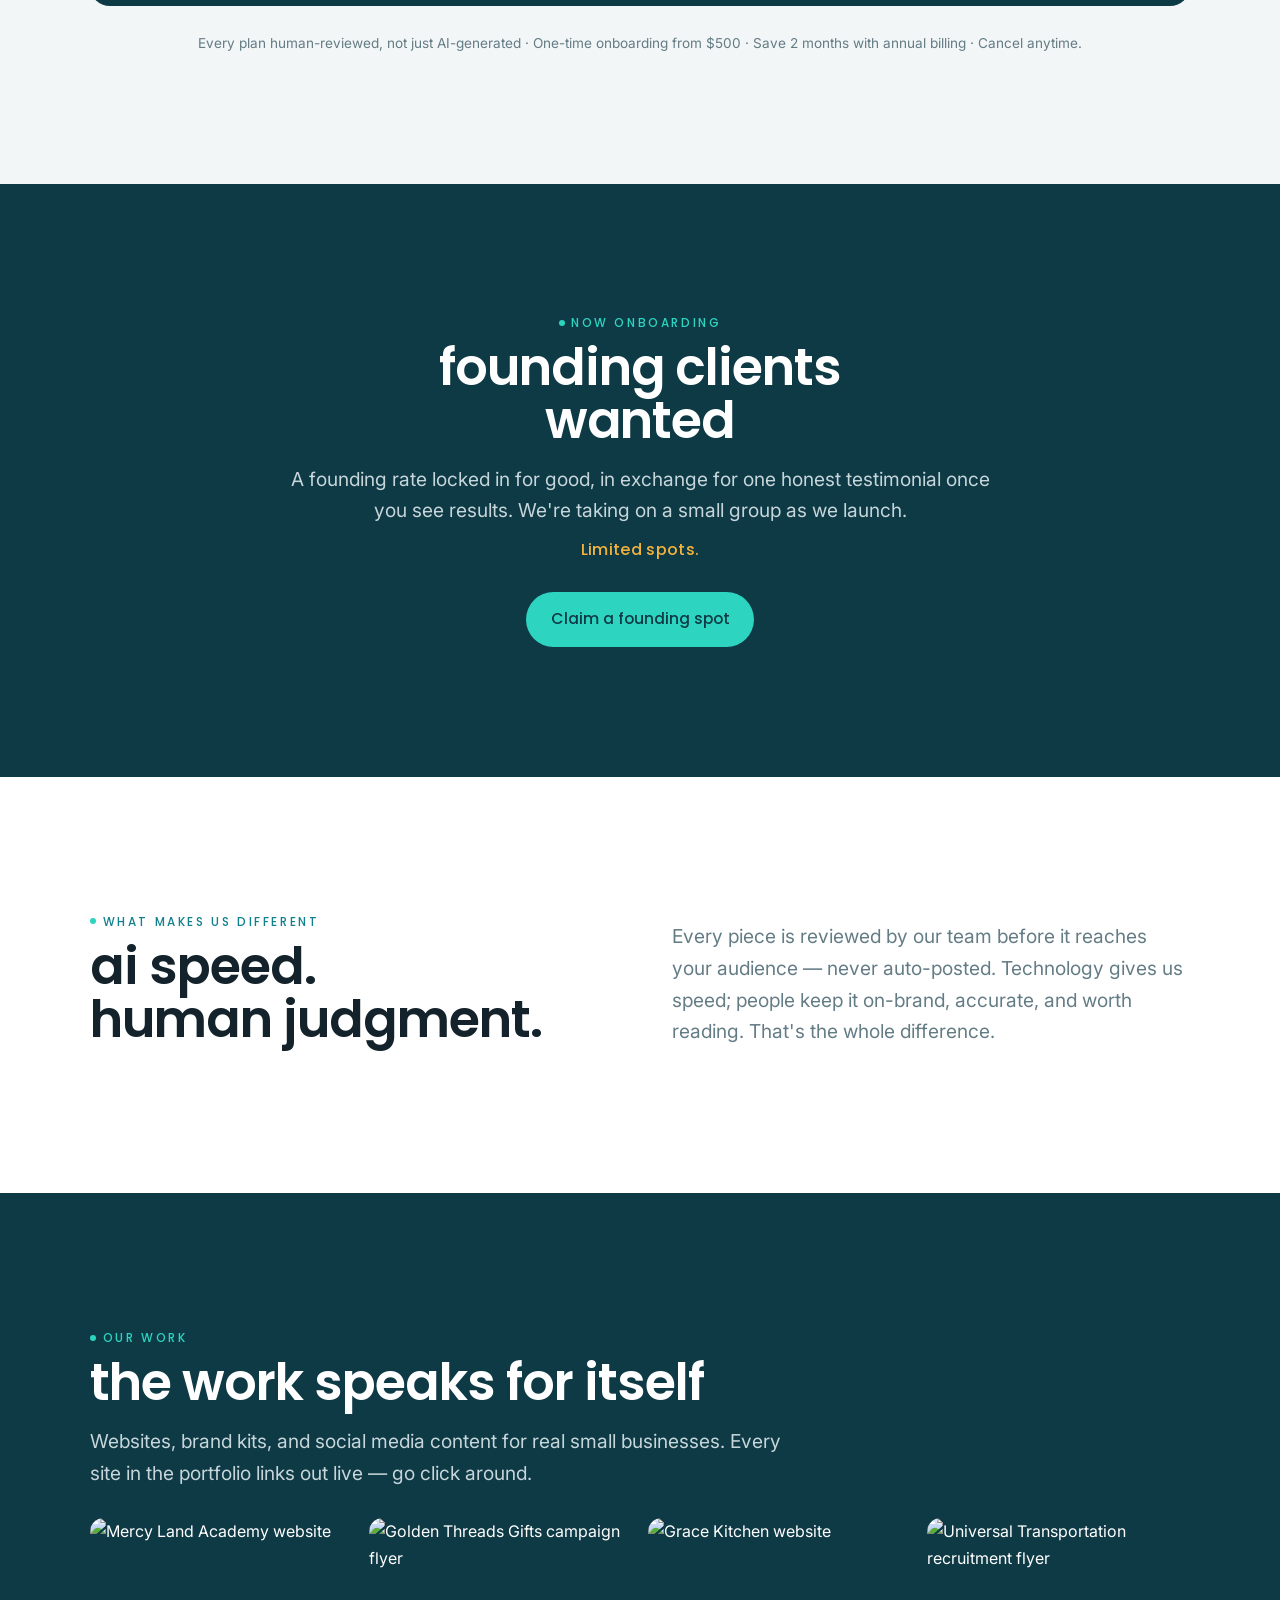
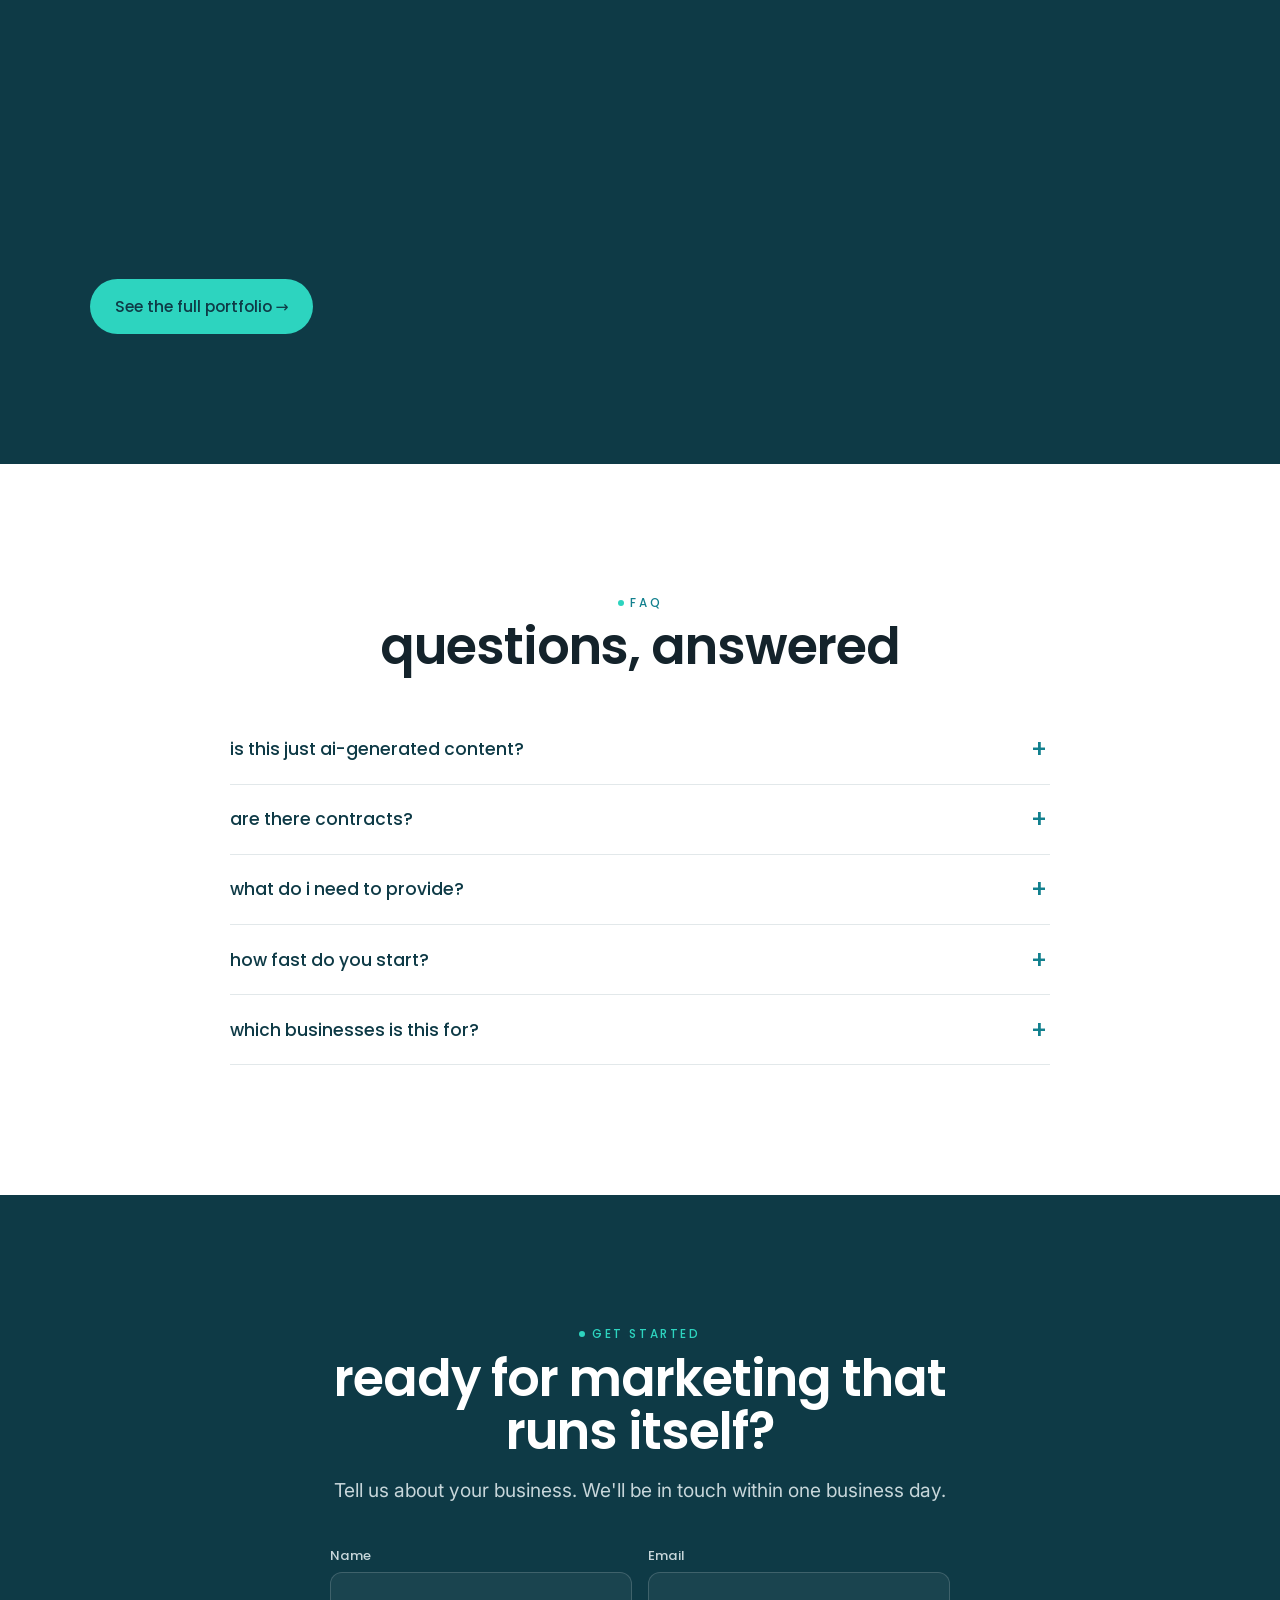
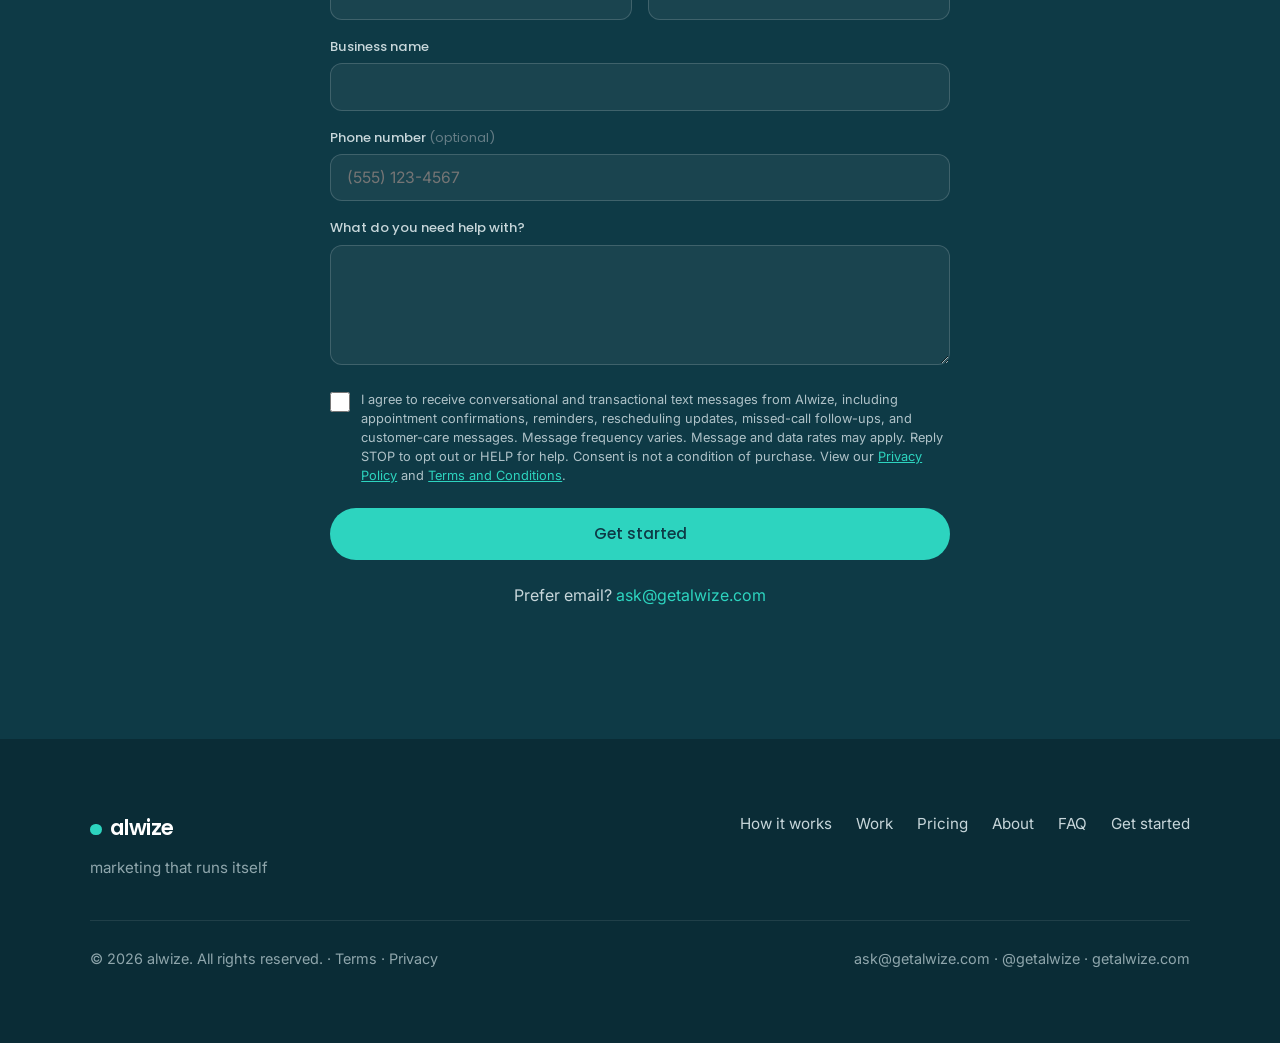
==== commit 648142a4: "Add files via upload" ====
--- a/index.html
+++ b/index.html
@@ -43,7 +43,7 @@
     <a href="#top" class="wordmark"><span class="dot"></span>alwize</a>
     <nav class="nav-links" id="navLinks">
       <a href="#how">How it works</a>
-      <a href="#work">Work</a>
+      <a href="work.html">Work</a>
       <a href="#pricing">Pricing</a>
       <a href="#about">About</a>
       <a href="#faq">FAQ</a>
@@ -70,6 +70,24 @@
       <a href="#pricing" class="btn btn-primary">See pricing</a>
       <a href="#how" class="btn btn-ghost">How it works</a>
     </div>
+  </div>
+</section>
+
+<!-- BRANDS WE'VE WORKED WITH -->
+<section class="brands">
+  <div class="wrap">
+    <span class="brands-eyebrow">Brands we've worked with</span>
+    <ul class="brands-row">
+      <li>Fulcheezy Organics</li>
+      <li>L'Africana Kitchen</li>
+      <li>Mercy Land Academy</li>
+      <li>Grace Kitchen</li>
+      <li>GATES Leadership</li>
+      <li>OSYWIN Healthcare</li>
+      <li>Universal Transportation</li>
+      <li>Golden Threads Gifts</li>
+      <li>Tastee Buds</li>
+    </ul>
   </div>
 </section>
 
@@ -297,54 +315,15 @@
   <div class="wrap">
     <span class="eyebrow reveal">Our work</span>
     <h2 class="title reveal">the work speaks for itself</h2>
-    <p class="lead reveal">Real work for real brands — Fulcheezy Organics and L'Africana Kitchen — across every format a growing business needs.</p>
-
-    <div class="cat reveal">
-      <div class="cat-head"><span class="cat-num">01</span><h3>campaign videos</h3></div>
-      <div class="vid-grid">
-        <figure class="vid-card"><video controls preload="none" playsinline poster="work/poster_studio.jpg"><source src="work/fulcheezy_studio.mp4" type="video/mp4"></video><figcaption>Fulcheezy — studio product film</figcaption></figure>
-        <figure class="vid-card"><video controls preload="none" playsinline poster="work/poster_apply.jpg"><source src="work/fulcheezy_apply.mp4" type="video/mp4"></video><figcaption>Fulcheezy — lifestyle reel</figcaption></figure>
-        <figure class="vid-card"><video controls preload="none" playsinline poster="work/poster_decoco.jpg"><source src="work/vid_decoco.mp4" type="video/mp4"></video><figcaption>DE'COCO Nail Spa — brand reel</figcaption></figure>
-        <figure class="vid-card"><video controls preload="none" playsinline poster="work/poster_candle.jpg"><source src="work/vid_candle.mp4" type="video/mp4"></video><figcaption>Luxe Wix Candle Co — product film</figcaption></figure>
-        <figure class="vid-card"><video controls preload="none" playsinline poster="work/poster_beauty1.jpg"><source src="work/vid_beauty1.mp4" type="video/mp4"></video><figcaption>Skin Glow Up — ugc reel</figcaption></figure>
-        <figure class="vid-card"><video controls preload="none" playsinline poster="work/poster_beauty2.jpg"><source src="work/vid_beauty2.mp4" type="video/mp4"></video><figcaption>Skin Glow Up — ugc reel</figcaption></figure>
-      </div>
-    </div>
-
-    <div class="cat reveal">
-      <div class="cat-head"><span class="cat-num">02</span><h3>branding, colour &amp; logo</h3></div>
-      <div class="gallery">
-        <figure><img src="work/lafricana_logo.jpg" width="1086" height="724" alt="L'Africana logo" loading="lazy"><figcaption>L'Africana — logo</figcaption></figure>
-        <figure><img src="work/lafricana_brand.jpg" width="1254" height="1254" alt="L'Africana colour system" loading="lazy"><figcaption>L'Africana — colour system</figcaption></figure>
-      </div>
-    </div>
-
-    <div class="cat reveal">
-      <div class="cat-head"><span class="cat-num">03</span><h3>flyers &amp; ad creative</h3></div>
-      <div class="gallery">
-        <figure><img src="work/fulcheezy_ad.jpg" width="1054" height="1492" alt="Fulcheezy product ad" loading="lazy"><figcaption>Fulcheezy — product ad</figcaption></figure>
-        <figure><img src="work/lafricana_ad.jpg" width="1000" height="1500" alt="L'Africana menu campaign" loading="lazy"><figcaption>L'Africana — menu campaign</figcaption></figure>
-      </div>
-    </div>
-
-    <div class="cat reveal">
-      <div class="cat-head"><span class="cat-num">04</span><h3>product &amp; campaign shoots</h3></div>
-      <div class="gallery">
-        <figure><img src="work/fulcheezy_open.jpg" width="1500" height="1000" alt="Fulcheezy product shot" loading="lazy"><figcaption>Fulcheezy — product</figcaption></figure>
-        <figure><img src="work/fulcheezy_wood.jpg" width="1500" height="1000" alt="Fulcheezy product shot" loading="lazy"><figcaption>Fulcheezy — product</figcaption></figure>
-        <figure><img src="work/lafricana_life.jpg" width="1402" height="1122" alt="L'Africana brand shoot" loading="lazy"><figcaption>L'Africana — brand shoot</figcaption></figure>
-      </div>
-    </div>
-
-    <div class="cat reveal">
-      <div class="cat-head"><span class="cat-num">05</span><h3>websites &amp; storefronts</h3></div>
-      <a class="site-card" href="https://lafricanakitchen.com" target="_blank" rel="noopener">
-        <div class="site-card-inner">
-          <span class="site-name">L'Africana Kitchen</span>
-          <span class="site-url">lafricanakitchen.com</span>
-          <span class="site-go">visit the live site →</span>
-        </div>
-      </a>
+    <p class="lead reveal">Websites, brand kits, and social media content for real small businesses. Every site in the portfolio links out live — go click around.</p>
+    <div class="reveal" style="display:grid;grid-template-columns:repeat(auto-fit,minmax(150px,1fr));gap:1rem;margin-top:1.8rem">
+      <img src="work/sites/mercyland.jpg" alt="Mercy Land Academy website" loading="lazy" style="width:100%;aspect-ratio:4/5;object-fit:cover;object-position:top;border-radius:14px">
+      <img src="work/social/goldenthreads_basket.jpg" alt="Golden Threads Gifts campaign flyer" loading="lazy" style="width:100%;aspect-ratio:4/5;object-fit:cover;border-radius:14px">
+      <img src="work/sites/gracekitchen.jpg" alt="Grace Kitchen website" loading="lazy" style="width:100%;aspect-ratio:4/5;object-fit:cover;object-position:top;border-radius:14px">
+      <img src="work/social/ut_hiring.jpg" alt="Universal Transportation recruitment flyer" loading="lazy" style="width:100%;aspect-ratio:4/5;object-fit:cover;border-radius:14px">
+    </div>
+    <div class="reveal" style="margin-top:2rem">
+      <a href="work.html" class="btn btn-primary">See the full portfolio →</a>
     </div>
   </div>
 </section>
@@ -407,7 +386,7 @@
       </div>
       <nav>
         <a href="#how">How it works</a>
-        <a href="#work">Work</a>
+        <a href="work.html">Work</a>
         <a href="#pricing">Pricing</a>
         <a href="#about">About</a>
         <a href="#faq">FAQ</a>
--- a/styles.css
+++ b/styles.css
@@ -233,6 +233,18 @@
 .form-status.ok{color:var(--aqua)}
 .form-status.err{color:var(--gold)}
 .contact .email{margin-top:1.4rem;color:#C7D6DA}
+
+/* Brands we've worked with */
+.brands{background:var(--mist);padding:2.6rem 1.5rem;border-top:1px solid rgba(14,58,70,.06)}
+.brands .wrap{max-width:1100px;margin:0 auto;text-align:center}
+.brands-eyebrow{display:block;font-family:var(--font-head);font-weight:500;font-size:.72rem;
+  letter-spacing:.14em;text-transform:uppercase;color:var(--slate);margin-bottom:1.2rem}
+.brands-row{list-style:none;margin:0;padding:0;display:flex;flex-wrap:wrap;justify-content:center;
+  align-items:center;gap:1.2rem 2.6rem}
+.brands-row li{font-family:var(--font-head);font-weight:600;font-size:1.05rem;letter-spacing:-.01em;
+  color:var(--ink);opacity:.5;transition:opacity .2s}
+.brands-row li:hover{opacity:1}
+@media (max-width:640px){.brands{padding:2rem 1.2rem}.brands-row{gap:.9rem 1.6rem}.brands-row li{font-size:.92rem}}
 .contact .email a{color:var(--aqua)}
 
 /* footer */
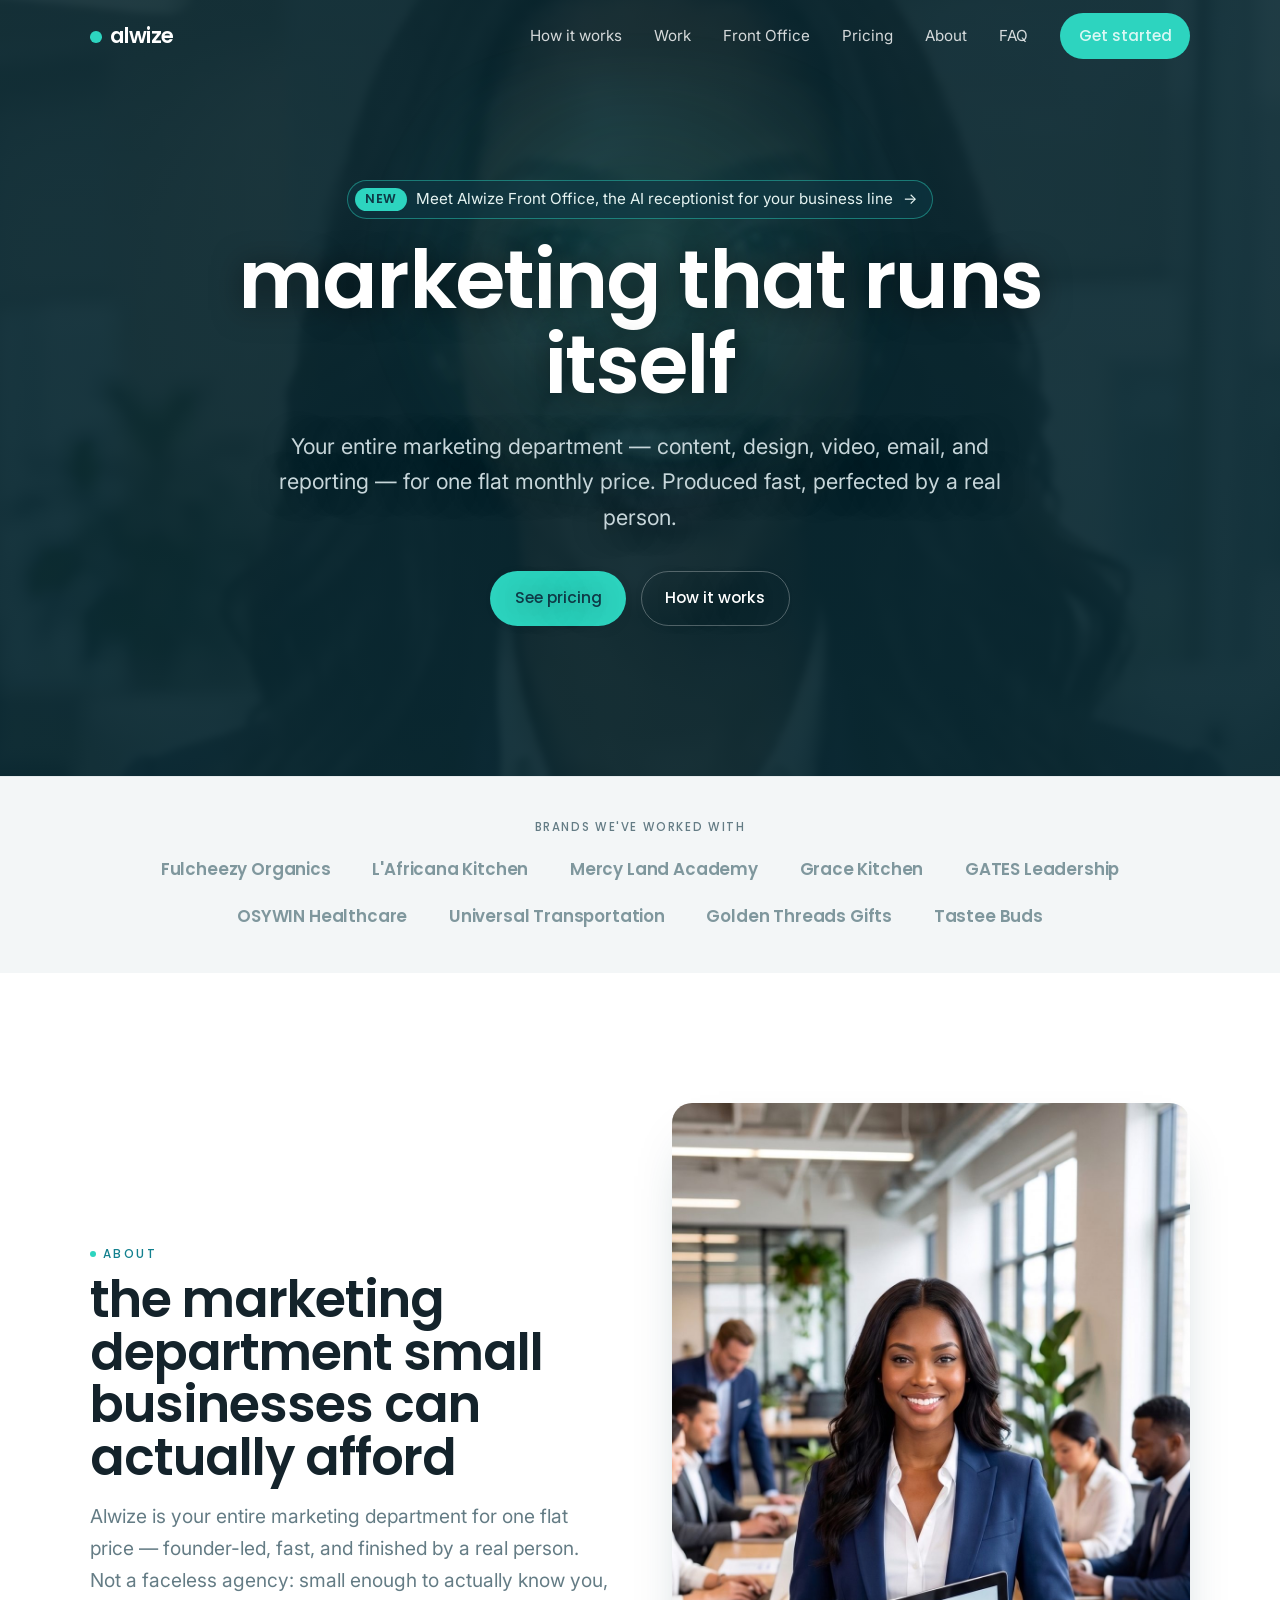
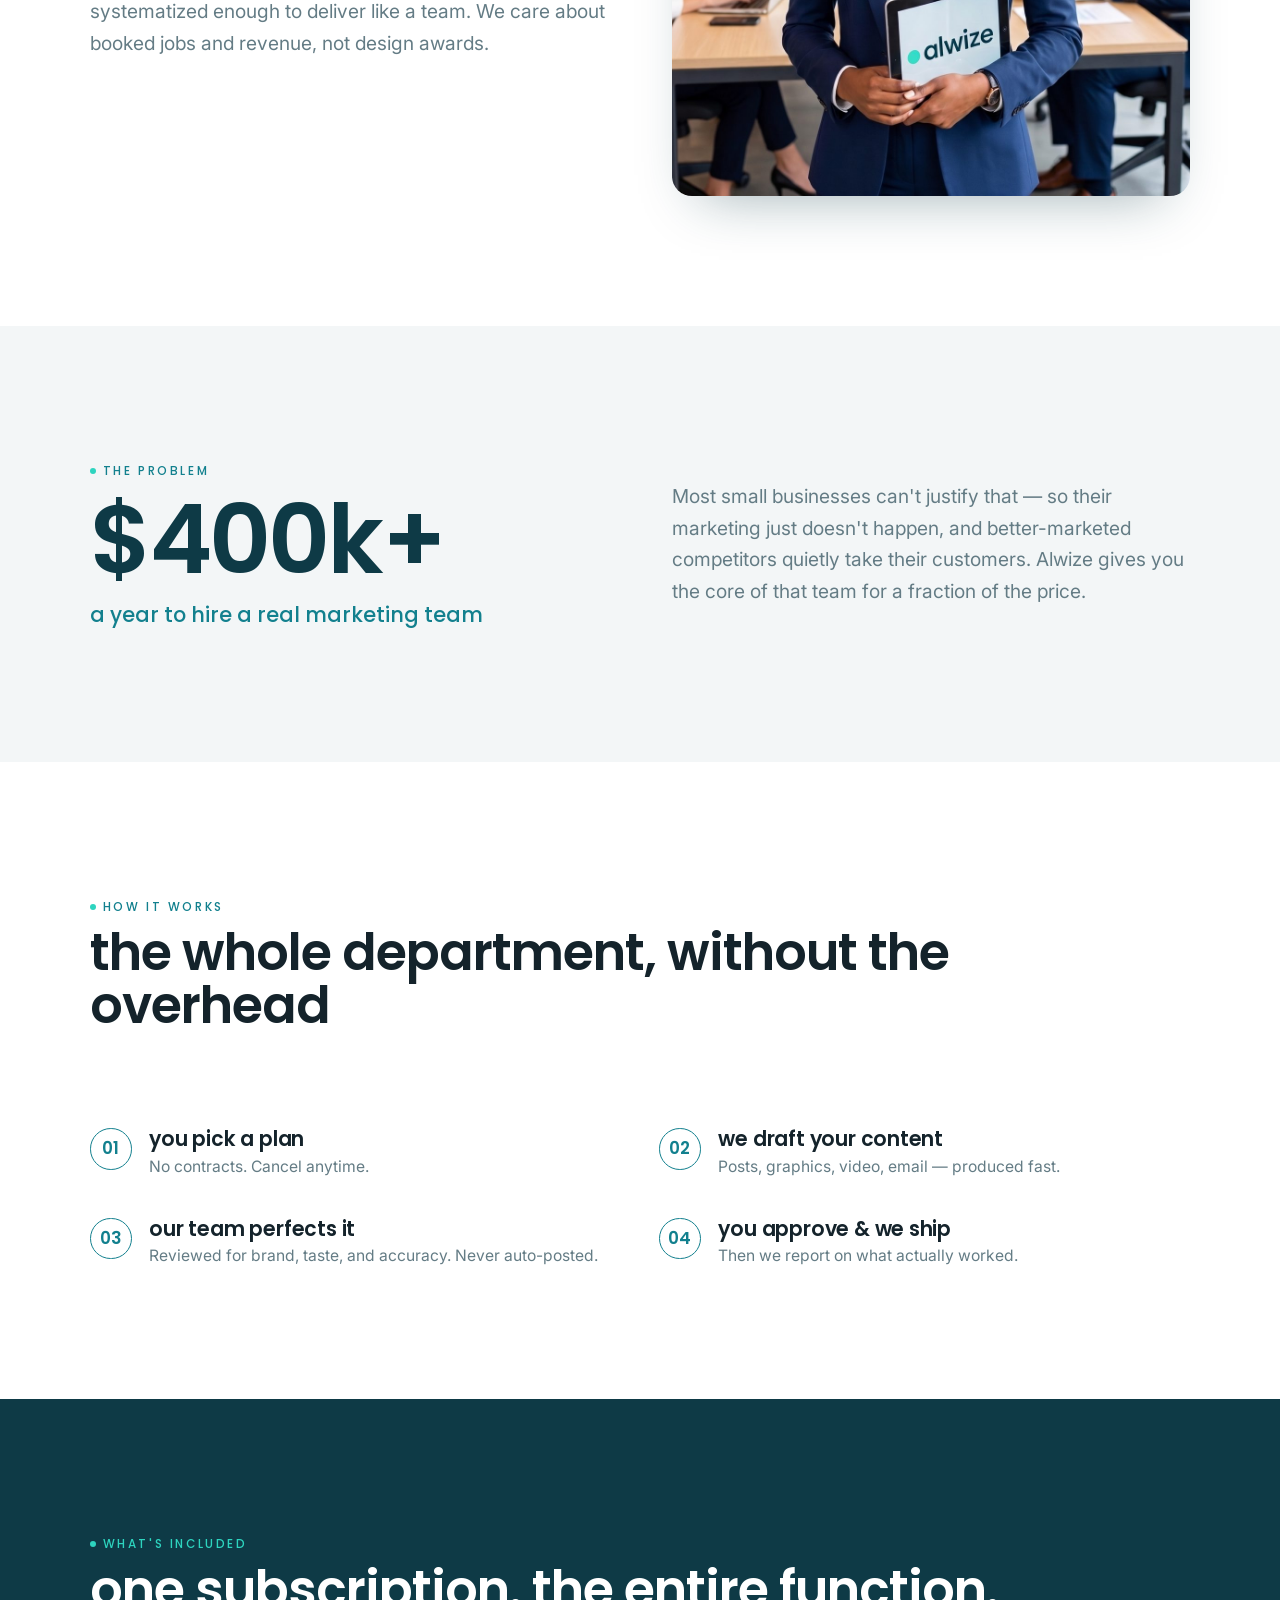
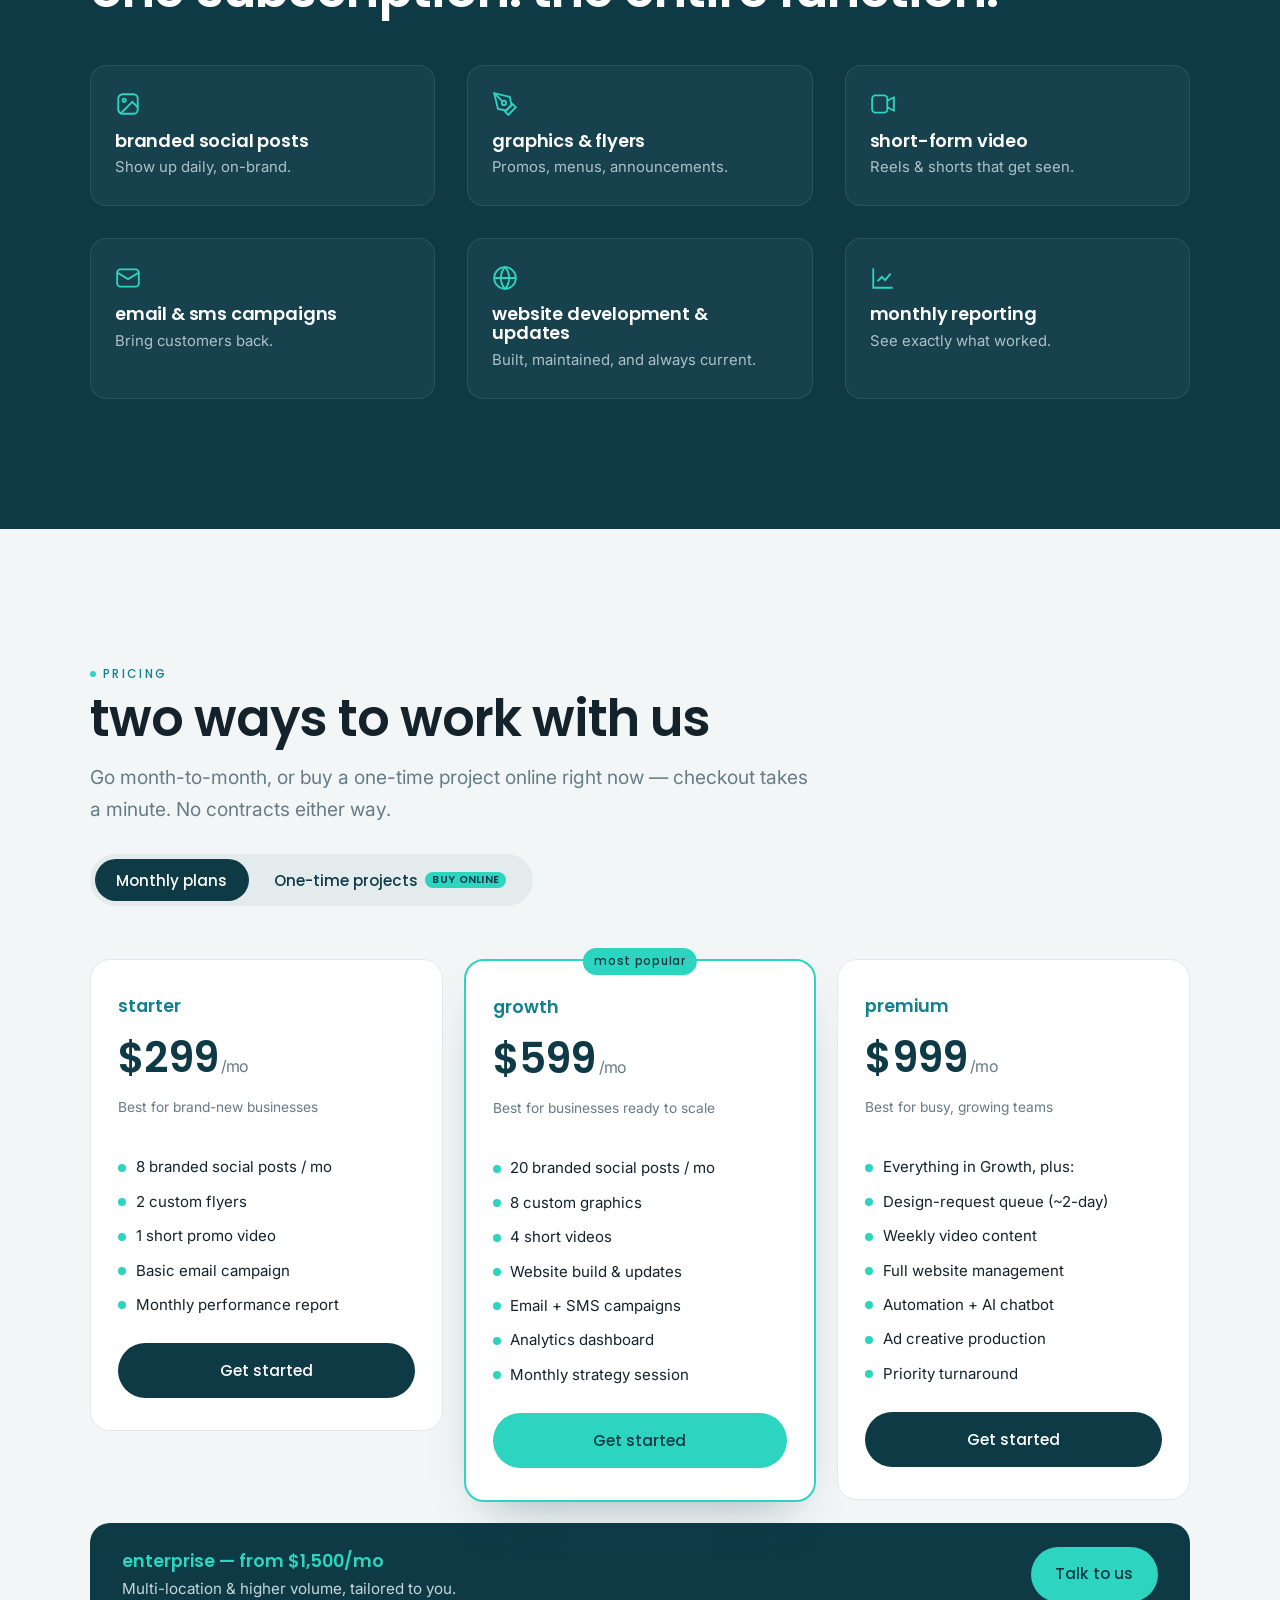
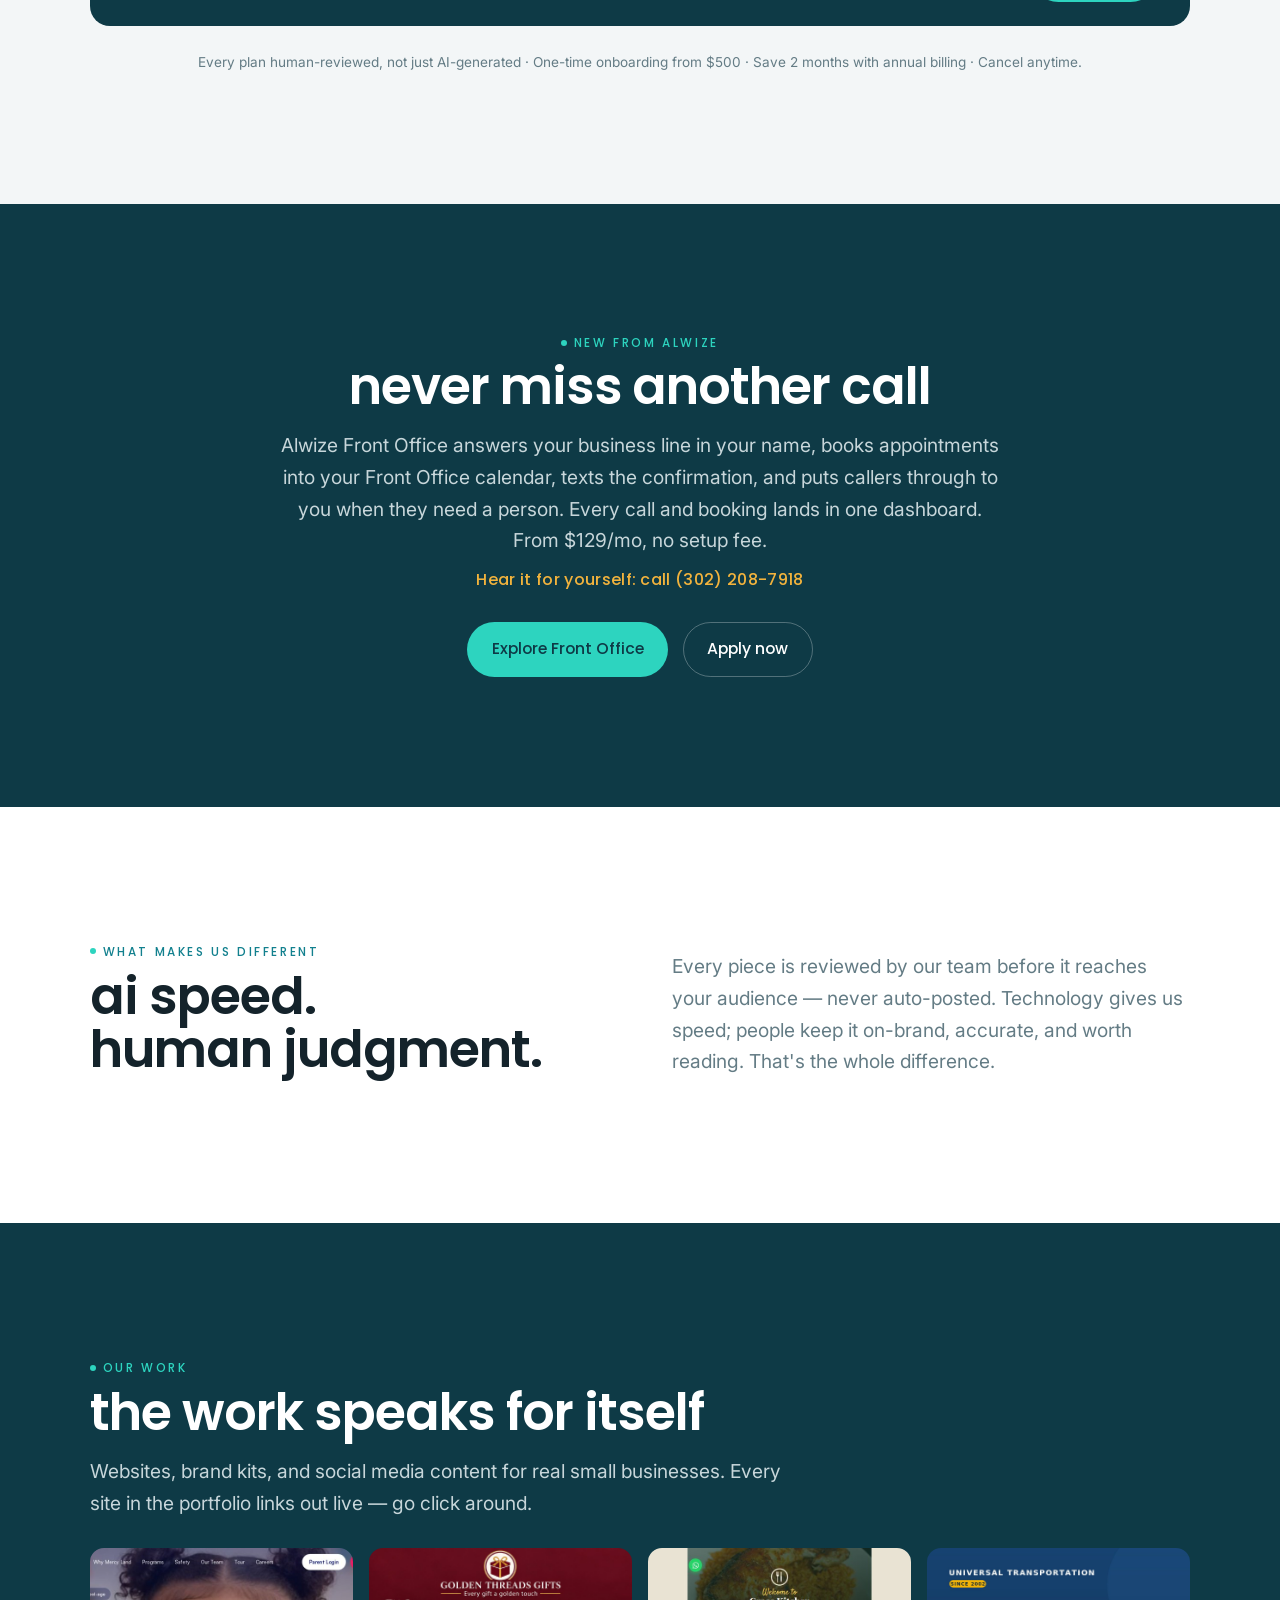
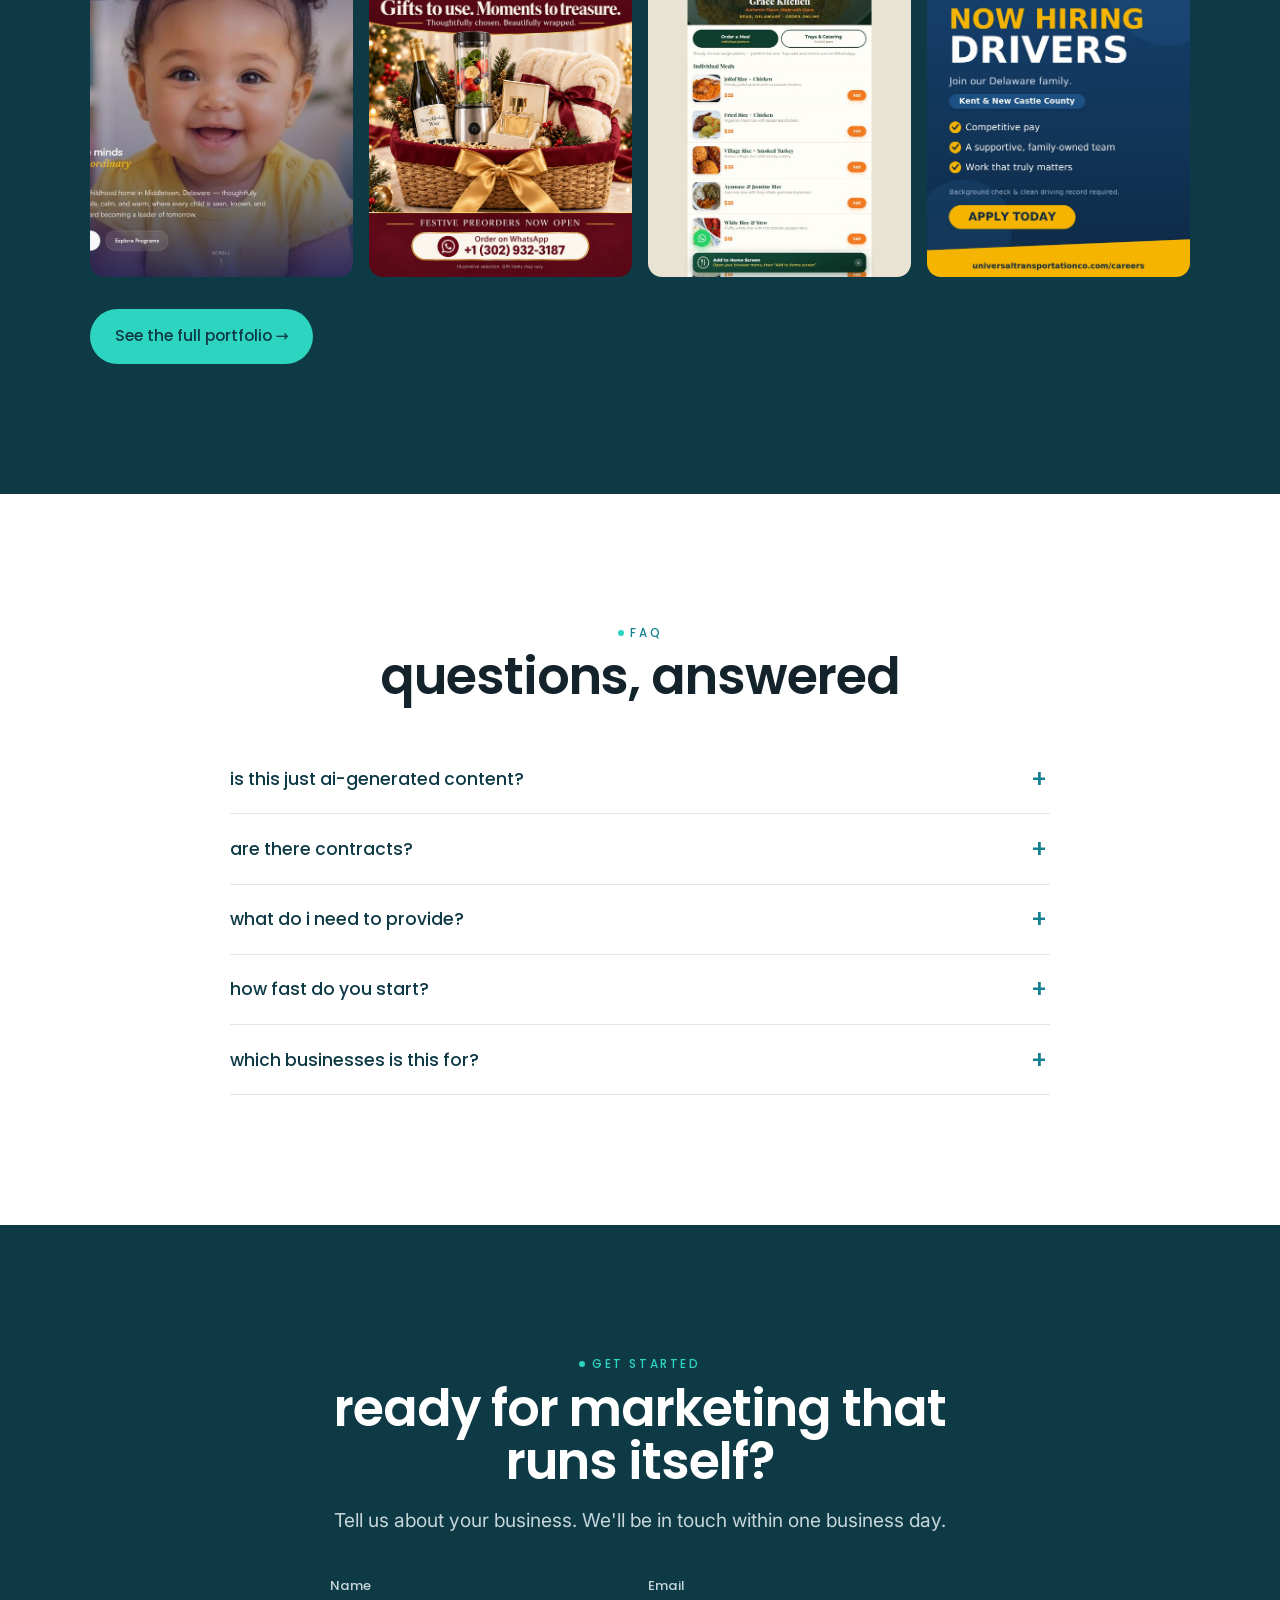
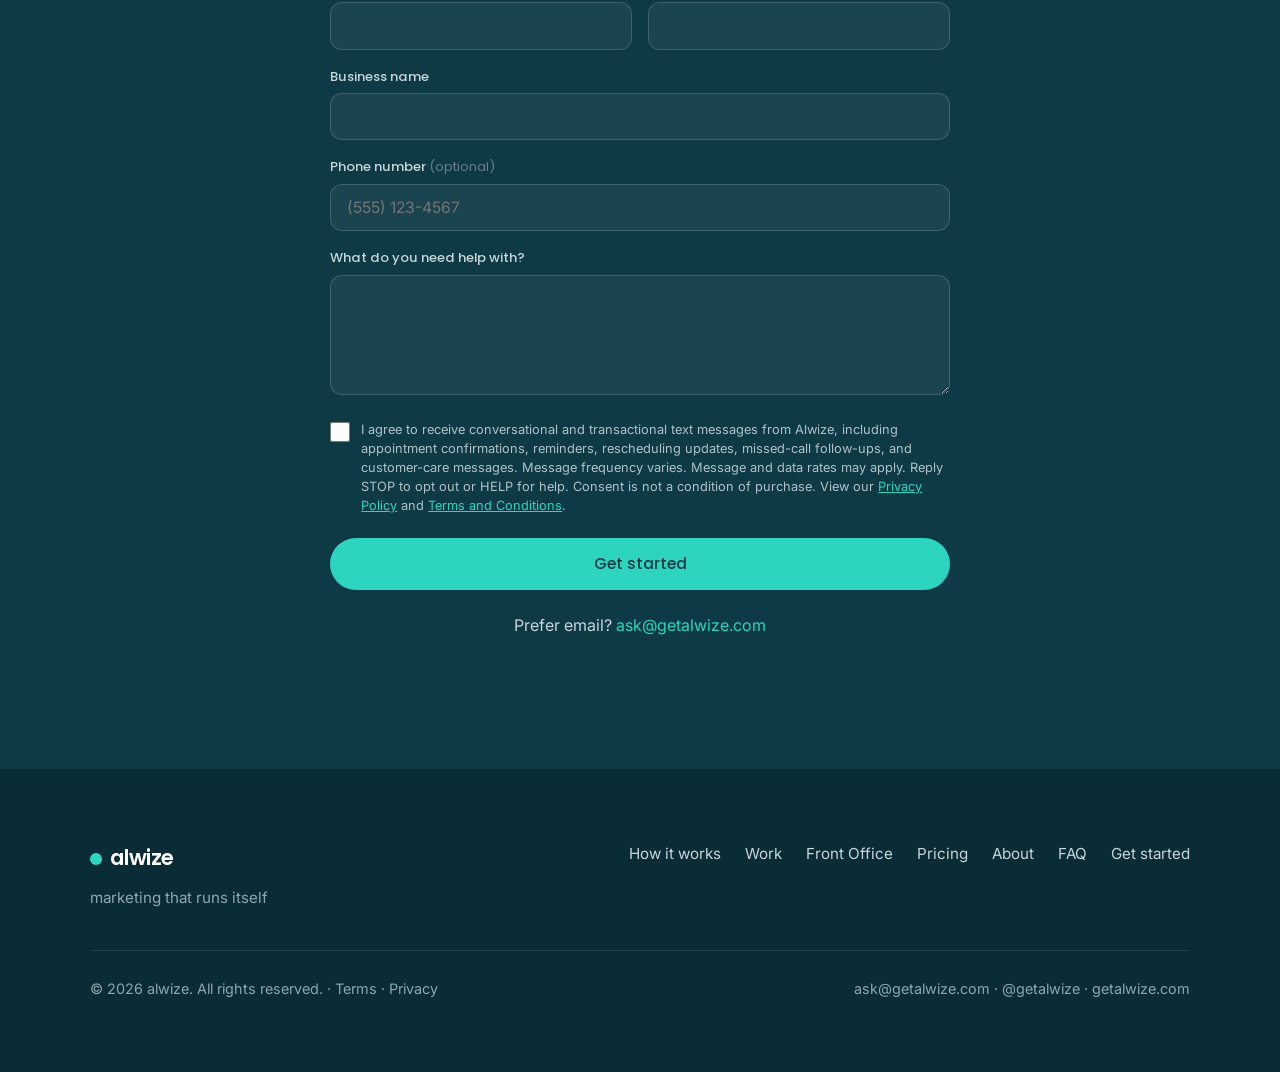
==== commit 0d3b787d: "Homepage: Front Office in the menu, a New announcement in the hero and a Front Office section in pla" ====
--- a/index.html
+++ b/index.html
@@ -44,6 +44,7 @@
     <nav class="nav-links" id="navLinks">
       <a href="#how">How it works</a>
       <a href="work.html">Work</a>
+      <a href="front-office.html">Front Office</a>
       <a href="#pricing">Pricing</a>
       <a href="#about">About</a>
       <a href="#faq">FAQ</a>
@@ -63,7 +64,7 @@
     <source src="work/vid_alwize.mp4" type="video/mp4">
   </video>
   <div class="wrap">
-    <span class="eyebrow">Now onboarding founding clients</span>
+    <a href="front-office.html" class="announce"><span class="announce-tag">New</span> Meet Alwize Front Office, the AI receptionist for your business line <span aria-hidden="true">→</span></a>
     <h1>marketing that runs itself</h1>
     <p class="lead">Your entire marketing department — content, design, video, email, and reporting — for one flat monthly price. Produced fast, perfected by a real person.</p>
     <div class="hero-cta">
@@ -281,19 +282,19 @@
           <a href="#contact" class="btn btn-primary">Start a project</a>
         </div>
       </div>
-      <p class="fineprint">Intro rates — locked while we launch · No subscription required.</p>
-    </div>
-  </div>
-</section>
-
-<!-- FOUNDING -->
-<section class="section section-dark founding">
-  <div class="wrap">
-    <span class="eyebrow reveal">Now onboarding</span>
-    <h2 class="title reveal" style="max-width:18ch">founding clients wanted</h2>
-    <p class="lead reveal" style="text-align:center">A founding rate locked in for good, in exchange for one honest testimonial once you see results. We're taking on a small group as we launch.</p>
-    <p class="limited reveal">Limited spots.</p>
-    <div class="reveal" style="margin-top:1.8rem"><a href="#contact" class="btn btn-primary">Claim a founding spot</a></div>
+      <p class="fineprint">No subscription required.</p>
+    </div>
+  </div>
+</section>
+
+<!-- FRONT OFFICE -->
+<section class="section section-dark founding" id="front-office">
+  <div class="wrap">
+    <span class="eyebrow reveal">New from Alwize</span>
+    <h2 class="title reveal" style="max-width:20ch">never miss another call</h2>
+    <p class="lead reveal" style="text-align:center">Alwize Front Office answers your business line in your name, books appointments into your Front Office calendar, texts the confirmation, and puts callers through to you when they need a person. Every call and booking lands in one dashboard. From $129/mo, no setup fee.</p>
+    <p class="limited reveal">Hear it for yourself: call <a href="tel:+13022087918" style="color:inherit">(302) 208-7918</a></p>
+    <div class="reveal hero-cta" style="margin-top:1.8rem"><a href="front-office.html" class="btn btn-primary">Explore Front Office</a><a href="https://app.getalwize.com" class="btn btn-ghost">Apply now</a></div>
   </div>
 </section>
 
@@ -338,7 +339,7 @@
       <div class="faq-item reveal"><button class="faq-q">Are there contracts?</button><div class="faq-a"><p>No. Month-to-month, cancel anytime. Annual billing saves you two months.</p></div></div>
       <div class="faq-item reveal"><button class="faq-q">What do I need to provide?</button><div class="faq-a"><p>A short onboarding questionnaire about your brand, audience, and goals. We handle the rest.</p></div></div>
       <div class="faq-item reveal"><button class="faq-q">How fast do you start?</button><div class="faq-a"><p>Onboarding begins the week you sign up; your first content follows shortly after.</p></div></div>
-      <div class="faq-item reveal"><button class="faq-q">Which businesses is this for?</button><div class="faq-a"><p>Small businesses that want consistent, professional marketing without hiring a team — especially home-services, local, and owner-operated businesses.</p></div></div>
+      <div class="faq-item reveal"><button class="faq-q">Which businesses is this for?</button><div class="faq-a"><p>Small and mid-sized businesses that want consistent, professional marketing without hiring a full team, from owner-operated shops to multi-location companies.</p></div></div>
     </div>
   </div>
 </section>
@@ -350,7 +351,7 @@
     <h2 class="title" style="max-width:20ch">ready for marketing that runs itself?</h2>
     <p class="lead" style="text-align:center">Tell us about your business. We'll be in touch within one business day.</p>
     <form class="form" id="contactForm" action="https://formspree.io/f/meebbqba" method="POST">
-      <input type="hidden" name="_subject" value="New enquiry from getalwize.com">
+      <input type="hidden" name="_subject" value="New inquiry from getalwize.com">
       <input type="text" name="_gotcha" tabindex="-1" autocomplete="off" aria-hidden="true" style="position:absolute;left:-9999px;width:1px;height:1px;opacity:0">
       <div class="row">
         <div><label for="name">Name</label><input id="name" name="name" type="text" required></div>
@@ -387,6 +388,7 @@
       <nav>
         <a href="#how">How it works</a>
         <a href="work.html">Work</a>
+        <a href="front-office.html">Front Office</a>
         <a href="#pricing">Pricing</a>
         <a href="#about">About</a>
         <a href="#faq">FAQ</a>
--- a/styles.css
+++ b/styles.css
@@ -333,3 +333,9 @@
   .btn:hover,.card:hover,.feat:hover,.step:hover{transform:none}
   .hero-bg{display:none}
 }
+
+/* hero announcement: links to Alwize Front Office */
+.announce{display:inline-flex;align-items:center;gap:.6rem;max-width:100%;padding:.45rem .95rem .45rem .45rem;border:1px solid rgba(45,212,191,.45);border-radius:999px;background:rgba(14,58,70,.55);color:#E6F4F2;font-size:.95rem;line-height:1.35;text-decoration:none;text-shadow:none;backdrop-filter:blur(6px);transition:border-color .2s,transform .2s}
+.announce:hover{border-color:var(--aqua);transform:translateY(-1px)}
+.announce-tag{flex:none;padding:.18rem .6rem;border-radius:999px;background:var(--aqua);color:var(--aqua-ink);font-family:var(--font-head);font-weight:600;font-size:.78rem;letter-spacing:.06em;text-transform:uppercase}
+@media(max-width:560px){.announce{font-size:.86rem;text-align:left}}
